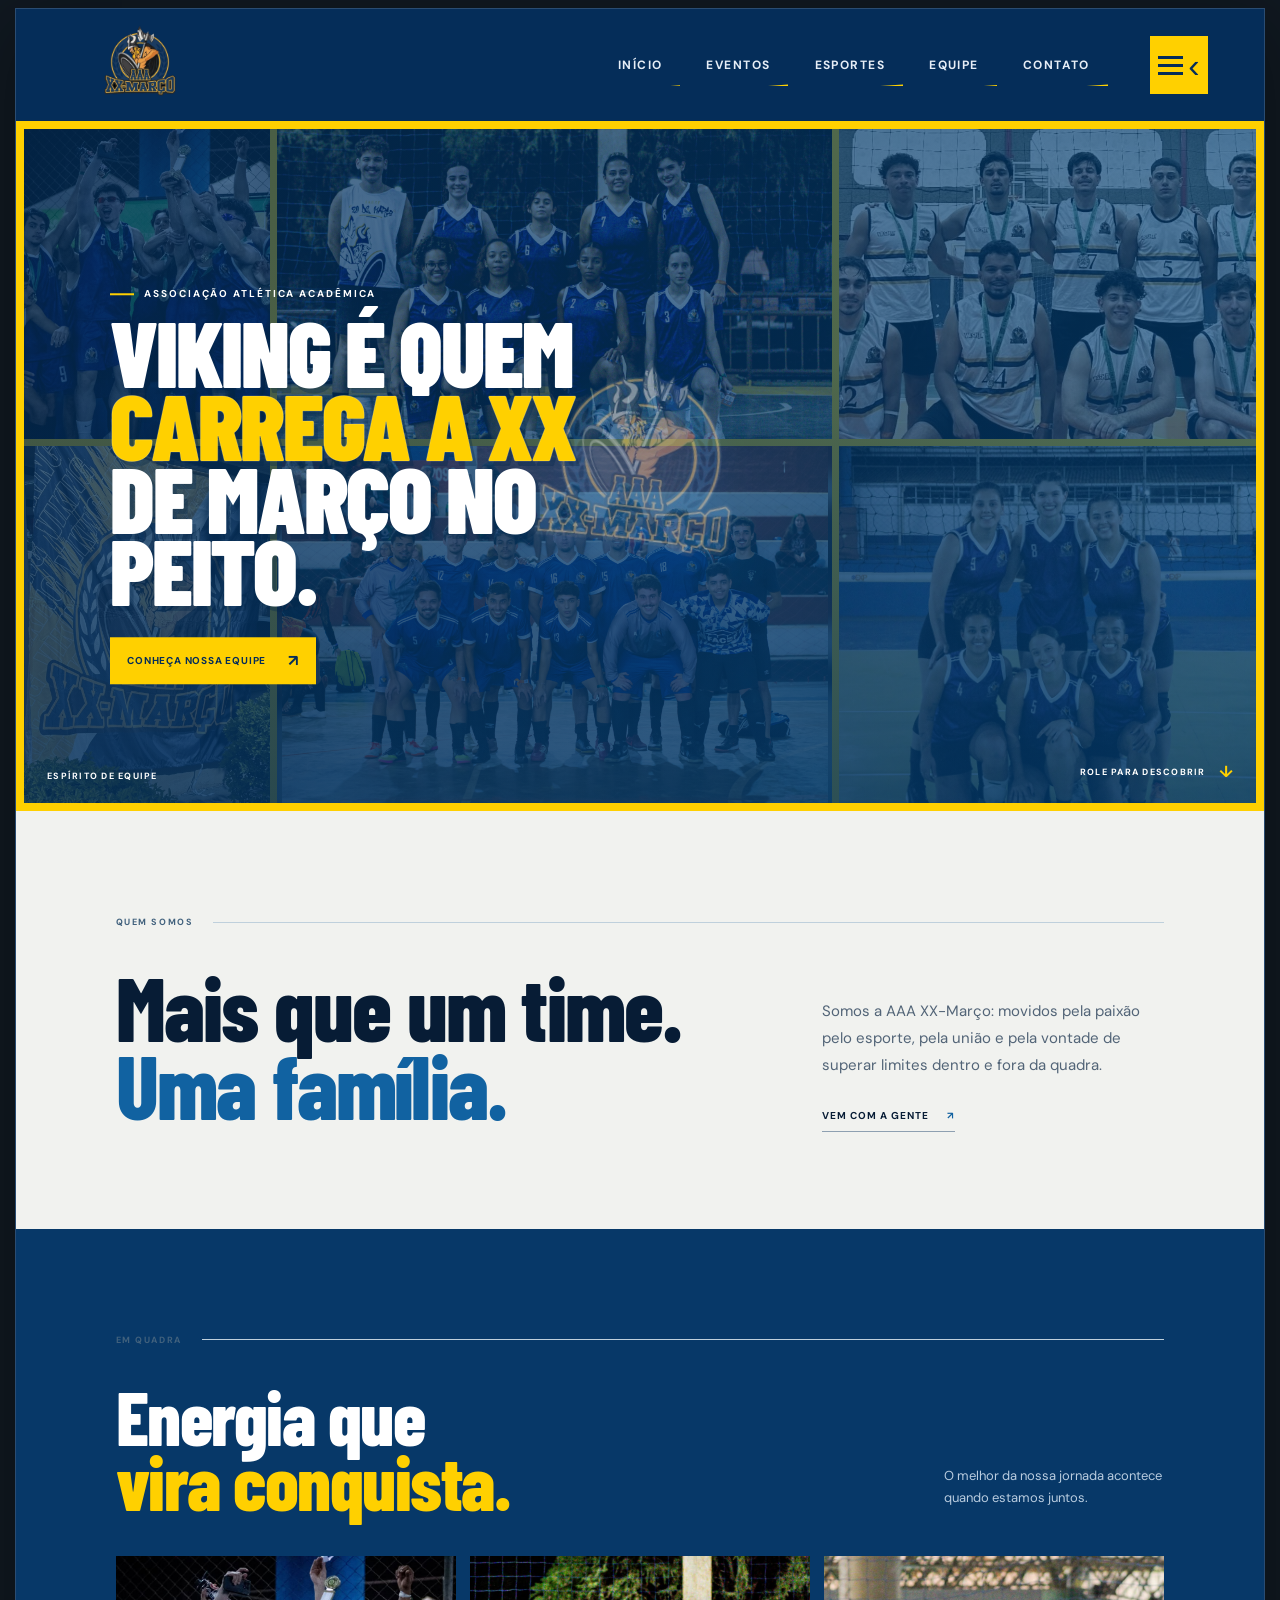
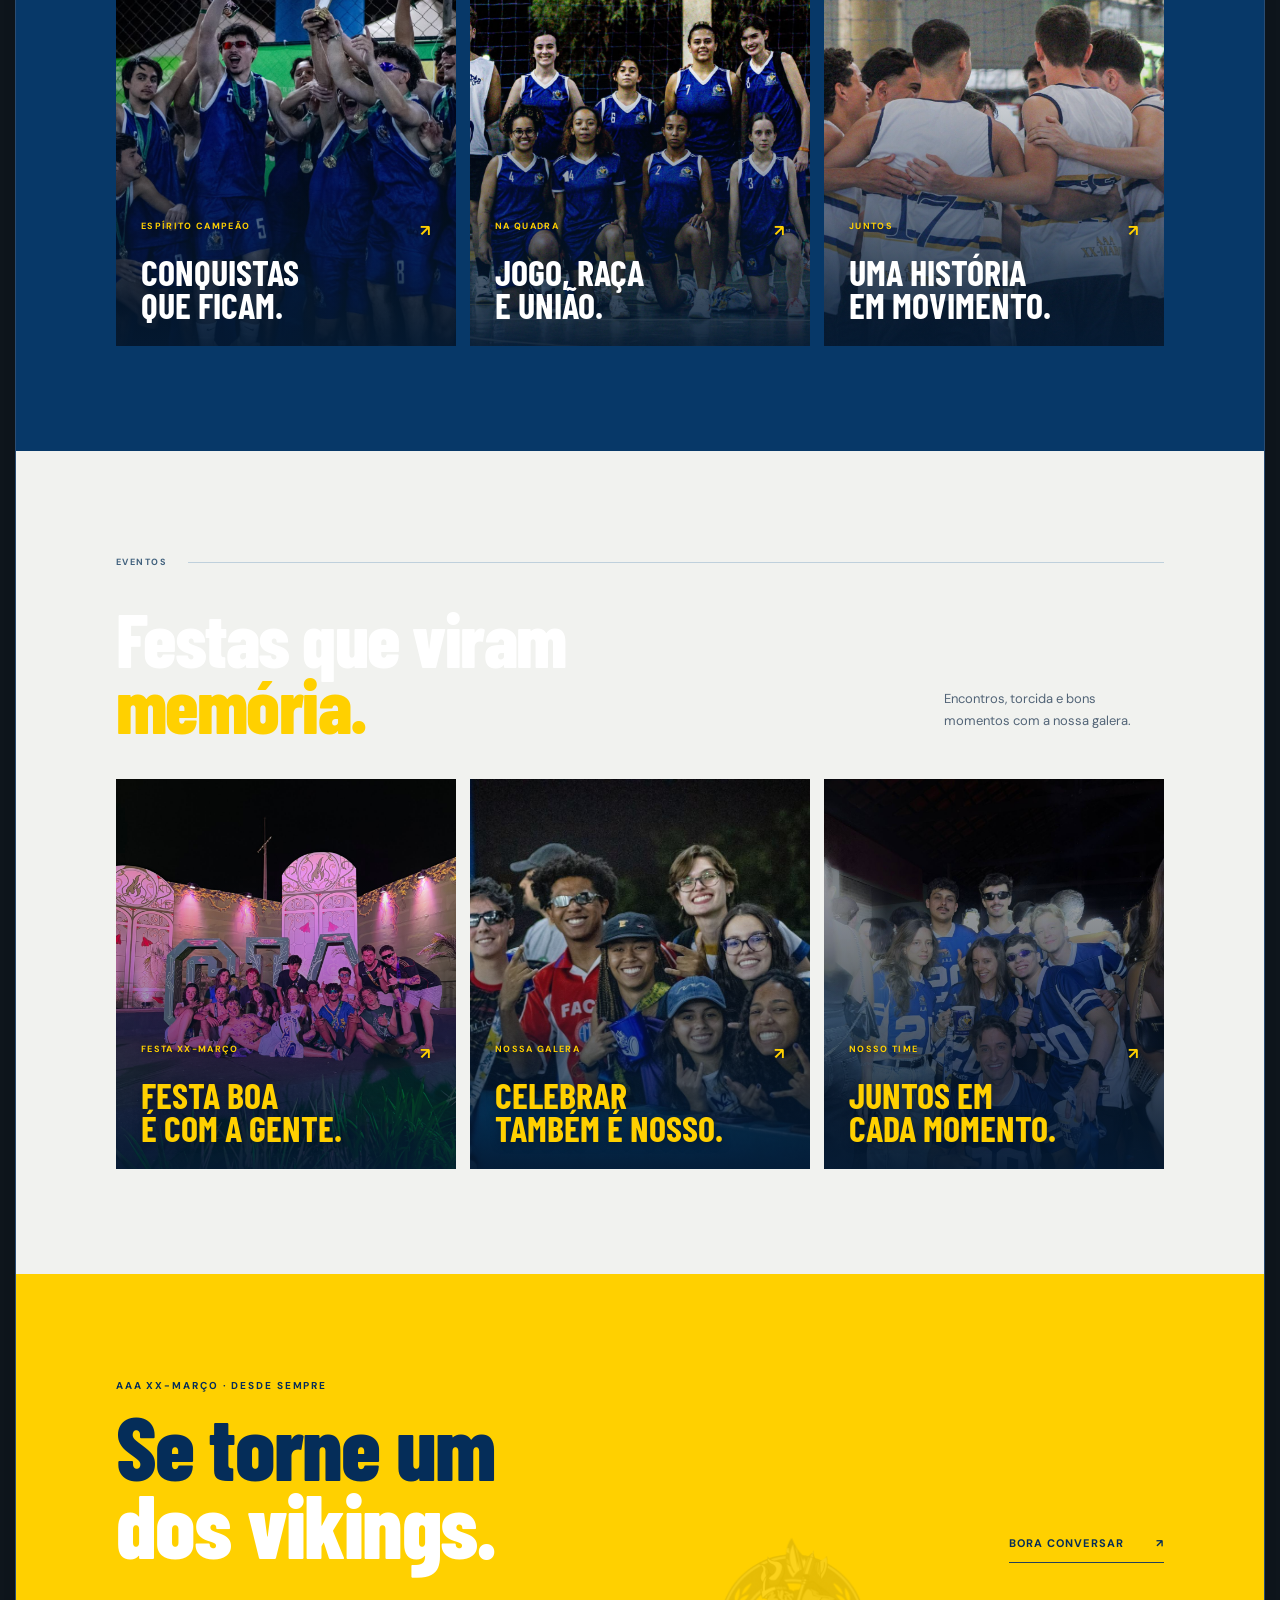
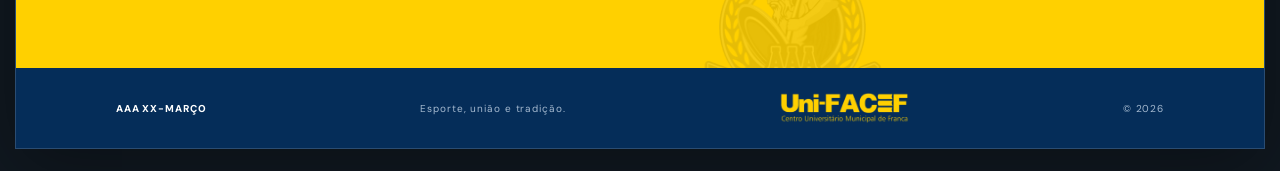
==== index.html @ 3a4e4ba8 "Organize" ====
<!doctype html>
<html lang="pt-BR">

<head>
  <meta charset="utf-8">
  <meta name="viewport" content="width=device-width, initial-scale=1">
  <meta name="theme-color" content="#06366b">
  <meta name="description" content="Associação Atlética Acadêmica XX-Março — esporte, união e conquistas." />
  <title>AAA XX-Março | Esporte e tradição</title>
  <link rel="preconnect" href="https://fonts.googleapis.com">
  <link rel="preconnect" href="https://fonts.gstatic.com" crossorigin>
  <link
    href="https://fonts.googleapis.com/css2?family=Barlow+Condensed:wght@500;600;700;800;900&family=DM+Sans:wght@400;500;600;700&display=swap"
    rel="stylesheet">
  <link rel="stylesheet" href="styles.css">
</head>

<body>
  <div class="site-shell">
    <header class="site-header" id="inicio">
      <a class="brand" href="#inicio" aria-label="AAA XX-Março — início"><img src="assets/escudo.png"
          alt="Escudo da AAA XX-Março"></a>
      <nav class="main-nav" aria-label="Navegação principal">
        <a class="nav-link active" href="#inicio">Início</a>
        <a class="nav-link" href="#eventos">Eventos</a>
        <a class="nav-link" href="#em-quadra">Esportes</a>
        <a class="nav-link" href="#equipe">Equipe</a>
        <a class="nav-link" href="#contato">Contato</a>
      </nav>
      <button class="menu-toggle" type="button" aria-label="Abrir menu da conta" aria-expanded="false"
        aria-controls="account-menu">
        <span class="menu-lines"><i></i><i></i><i></i></span><span class="menu-arrow">‹</span>
      </button>
    </header>

    <main>
      <section class="hero" aria-label="Destaques da AAA XX-Março">
        <div class="photo-grid">
          <figure class="photo photo-one"><img src="assets/conquista.jpeg" alt="Atletas comemorando uma conquista">
          </figure>
          <figure class="photo photo-two"><img src="assets/bandeira.jpeg" alt="Bandeira da AAA XX-Março"></figure>
          <figure class="photo photo-three"><img src="assets/time-feminino.jpeg"
              alt="Equipe feminina reunida na quadra"></figure>
          <figure class="photo photo-four"><img src="assets/time-basquete.jpeg" alt="Equipe de basquete com medalhas">
          </figure>
          <figure class="photo photo-five"><img src="assets/equipe-quadra-completa.jpeg"
              alt="Equipe masculina reunida na quadra"></figure>
          <figure class="photo photo-six"><img src="assets/equipe-feminina-volei.jpeg"
              alt="Equipe feminina de vôlei reunida na quadra"></figure>
        </div>
        <div class="hero-shade"></div>
        <div class="hero-copy">
          <p class="eyebrow"><span></span> ASSOCIAÇÃO ATLÉTICA ACADÊMICA</p>
          <h1>VIKING É QUEM<br><em>CARREGA A XX</em><br>DE MARÇO NO<br>PEITO.</h1><a class="hero-cta"
            href="#equipe">Conheça nossa equipe <b>↗</b></a>
        </div>
        <img class="hero-crest" src="assets/escudo.png" alt="AAA XX-Março">
        <div class="hero-index">ESPÍRITO DE EQUIPE</div>
        <div class="hero-scroll">ROLE PARA DESCOBRIR <span>↓</span></div>
      </section>

      <section class="intro section-wrap" id="equipe">
        <div class="section-label"><span>QUEM SOMOS</span><i></i></div>
        <div class="intro-content">
          <h2>Mais que um time.<br><em>Uma família.</em></h2>
          <div>
            <p>Somos a AAA XX-Março: movidos pela paixão pelo esporte, pela união e pela vontade de superar limites
              dentro e fora da quadra.</p><a class="text-link" href="#contato">Vem com a gente <span>↗</span></a>
          </div>
        </div>
      </section>

      <section class="events section-wrap" id="em-quadra">
        <div class="section-label"><span>EM QUADRA</span><i></i></div>
        <div class="section-heading">
          <h2>Energia que<br><em>vira conquista.</em></h2>
          <p>O melhor da nossa jornada acontece quando estamos juntos.</p>
        </div>
        <div class="event-cards">
          <article class="event-card"><img src="assets/conquista.jpeg" alt="Comemoração de vitória da equipe">
            <div class="card-meta"><span>ESPÍRITO CAMPEÃO</span><b>↗</b></div>
            <h3>Conquistas<br>que ficam.</h3>
          </article>
          <article class="event-card"><img src="assets/time-feminino.jpeg" alt="Equipe feminina em jogo">
            <div class="card-meta"><span>NA QUADRA</span><b>↗</b></div>
            <h3>Jogo, raça<br>e união.</h3>
          </article>
          <article class="event-card"><img src="assets/equipe-em-uniao.jpeg"
              alt="Equipe reunida em um abraço antes do jogo">
            <div class="card-meta"><span>JUNTOS</span><b>↗</b></div>
            <h3>Uma história<br>em movimento.</h3>
          </article>
        </div>
      </section>

      <section class="events section-wrap event-gatherings" id="eventos">
        <div class="section-label"><span>EVENTOS</span><i></i></div>
        <div class="section-heading">
          <h2>Festas que viram<br><em>memória.</em></h2>
          <p>Encontros, torcida e bons momentos com a nossa galera.</p>
        </div>
        <div class="event-cards">
          <article class="event-card party-card"><img src="assets/festa-xx-marco.jpeg"
              alt="Integrantes da XX-Março em uma festa">
            <div class="card-meta"><span>FESTA XX-MARÇO</span><b>↗</b></div>
            <h3>Festa boa<br>é com a gente.</h3>
          </article>
          <article class="event-card party-card"><img src="assets/festa-torcida.jpeg"
              alt="Torcida reunida em uma festa">
            <div class="card-meta"><span>NOSSA GALERA</span><b>↗</b></div>
            <h3>Celebrar<br>também é nosso.</h3>
          </article>
          <article class="event-card party-card"><img src="assets/evento-galera.jpeg"
              alt="Integrantes da equipe reunidos em um evento">
            <div class="card-meta"><span>NOSSO TIME</span><b>↗</b></div>
            <h3>Juntos em<br>cada momento.</h3>
          </article>
        </div>
      </section>

      <section class="contact section-wrap" id="contato">
        <div>
          <p class="eyebrow">AAA XX-MARÇO · DESDE SEMPRE</p>
          <h2>Se torne um<br><em>dos vikings.</em></h2>
        </div><a href="mailto:contato@xxmarco.com.br" class="contact-link">Bora conversar <span>↗</span></a><img
          src="assets/escudo.png" alt="" aria-hidden="true">
      </section>
    </main>
    <footer><a href="#inicio">AAA XX-MARÇO</a><span>Esporte, união e tradição.</span><img class="partner-logo"
        src="assets/uni-facef.png" alt="Uni-FACEF — Centro Universitário Municipal de Franca"><span>© 2026</span>
    </footer>
  </div>

  <div class="menu-backdrop" hidden></div>
  <aside class="account-menu" id="account-menu" aria-hidden="true" aria-label="Menu da conta">
    <div class="drawer-top"><span>ÁREA DO ATLETA</span><button class="menu-close" type="button"
        aria-label="Fechar menu">×</button></div>
    <p class="drawer-title">Tudo em<br><em>um só lugar.</em></p>
    <nav aria-label="Menu da conta"><a href="#perfil">Perfil<i>↗</i></a><a href="#carrinho">Carrinho<i>↗</i></a><a
        href="#historico">Histórico<i>↗</i></a></nav>
    <div class="drawer-foot"><span>AAA XX-MARÇO</span><span>JUNTOS SOMOS MAIS.</span></div>
  </aside>
  <script src="script.js"></script>
</body>

</html>
---- styles.css ----
:root {
    --navy: #052d59;
    --blue: #06417a;
    --blue2: #0a5797;
    --yellow: #ffd000;
    --ink: #071c35;
    --paper: #f1f2ef;
    --white: #fff;
    --font-display: "Barlow Condensed", Impact, sans-serif;
    --font-body: "DM Sans", Arial, sans-serif
}

* {
    box-sizing: border-box
}

html {
    scroll-behavior: smooth;
    scroll-padding-top: 86px
}

body {
    margin: 0;
    background: #101820;
    color: var(--white);
    font-family: var(--font-body)
}

body.menu-open {
    overflow: hidden
}

.site-shell {
    width: min(100% - 30px, 1460px);
    margin: 8px auto 22px;
    background: var(--navy);
    border: 1px solid rgba(255, 255, 255, .15);
    box-shadow: 0 18px 70px #0005
}

.browser-strip {
    height: 22px;
    background: #eff0ef;
    border: 2px solid #9438ec;
    display: flex;
    justify-content: space-between;
    align-items: center;
    padding: 0 9px;
    color: #160e28;
    font-size: 10px
}

.browser-strip i {
    width: 9px;
    height: 9px;
    background: #171321;
    border-radius: 50%
}

.site-header {
    height: 112px;
    padding: 12px 4.5%;
    display: flex;
    align-items: center;
    justify-content: space-between;
    background: var(--navy);
    position: relative;
    z-index: 3
}

.brand {
    height: 92px;
    width: 120px;
    display: flex;
    align-items: center
}

.brand img {
    width: 100%;
    height: 100%;
    object-fit: contain
}

.main-nav {
    display: flex;
    align-items: center;
    gap: 8px;
    margin-left: auto;
    margin-right: 42px
}

.nav-link {
    position: relative;
    display: flex;
    align-items: center;
    gap: 10px;
    padding: 13px 18px;
    color: #e6edf6;
    text-decoration: none;
    text-transform: uppercase;
    font-size: 12px;
    font-weight: 700;
    letter-spacing: .12em;
    overflow: hidden;
    transition: color .25s, transform .25s
}

.nav-link::before {
    content: "";
    position: absolute;
    inset: auto 0 0;
    height: 3px;
    background: var(--yellow);
    transform: scaleX(0);
    transform-origin: left;
    transition: transform .3s cubic-bezier(.2, .8, .2, 1)
}

.nav-link::after {
    content: "";
    position: absolute;
    inset: 0;
    background: var(--yellow);
    z-index: -1;
    transform: translateY(105%) skewY(-4deg);
    transition: transform .32s cubic-bezier(.2, .8, .2, 1)
}

.nav-link span {
    color: var(--yellow);
    font-size: 9px;
    transition: color .25s
}

.nav-link:hover,
.nav-link:focus-visible {
    color: var(--navy);
    transform: translateY(-3px)
}

.nav-link:hover::after,
.nav-link:focus-visible::after {
    transform: translateY(0) skewY(0)
}

.nav-link:hover span,
.nav-link:focus-visible span {
    color: var(--navy)
}

.nav-link:hover::before,
.nav-link:focus-visible::before {
    transform: scaleX(1)
}

.menu-toggle {
    width: 58px;
    height: 58px;
    border: 0;
    background: var(--yellow);
    color: var(--navy);
    display: flex;
    align-items: center;
    justify-content: center;
    gap: 5px;
    cursor: pointer;
    transition: transform .25s, box-shadow .25s;
    flex: none
}

.menu-toggle:hover {
    transform: rotate(-4deg) scale(1.06);
    box-shadow: 5px 5px 0 #fff
}

.menu-lines {
    display: grid;
    gap: 5px
}

.menu-lines i {
    display: block;
    width: 25px;
    height: 3px;
    background: currentColor
}

.menu-arrow {
    font-size: 34px;
    line-height: 20px;
    font-family: Arial
}

.hero {
    min-height: min(690px, calc(100vh - 142px));
    position: relative;
    overflow: hidden;
    border: 8px solid var(--yellow);
    isolation: isolate
}

.photo-grid {
    position: absolute;
    inset: 0;
    display: grid;
    grid-template-columns: 20% 38% 42%;
    grid-template-rows: 46% 54%;
    gap: 7px;
    background: var(--yellow);
    z-index: -2
}

.photo {
    margin: 0;
    overflow: hidden;
    position: relative
}

.photo img {
    width: 100%;
    height: 100%;
    object-fit: cover;
    display: block;
    filter: saturate(.83);
    transition: transform .7s cubic-bezier(.2, .7, .2, 1)
}

.photo:hover img {
    transform: scale(1.04)
}

.photo-one {
    grid-area: 1/1/2/2
}

.photo-two {
    grid-area: 2/1/3/2
}

.photo-three {
    grid-area: 1/2/2/3
}

.photo-four {
    grid-area: 1/3/2/4
}

.photo-five {
    grid-area: 2/2/3/4
}

.hero-shade {
    position: absolute;
    inset: 0;
    background: linear-gradient(90deg, rgba(3, 47, 91, .73), rgba(3, 64, 117, .68)), linear-gradient(0deg, rgba(3, 37, 73, .46), transparent 65%);
    z-index: -1
}

.hero-copy {
    position: absolute;
    left: 7%;
    top: 50%;
    transform: translateY(-45%);
    max-width: 520px
}

.eyebrow {
    display: flex;
    align-items: center;
    gap: 10px;
    font-size: 10px;
    font-weight: 700;
    letter-spacing: .19em;
    color: #fff;
    margin: 0 0 15px
}

.eyebrow span {
    display: inline-block;
    width: 24px;
    height: 2px;
    background: var(--yellow)
}

h1,
h2,
h3,
p {
    margin-top: 0
}

.hero h1 {
    font: 900 clamp(62px, 9vw, 130px)/.79 var(--font-display);
    letter-spacing: -.025em;
    margin: 0;
    text-shadow: 4px 5px 0 #04264c55
}

.hero h1 em,
.intro h2 em,
.section-heading h2 em,
.contact h2 em,
.drawer-title em {
    font-style: normal;
    color: var(--yellow)
}

.hero h1 em {
    color: var(--yellow);
    -webkit-text-stroke: 1px #fff3
}

.hero-cta {
    margin-top: 31px;
    padding: 13px 17px;
    background: var(--yellow);
    color: var(--navy);
    display: inline-flex;
    gap: 22px;
    align-items: center;
    text-decoration: none;
    text-transform: uppercase;
    letter-spacing: .08em;
    font-size: 10px;
    font-weight: 700;
    transition: gap .2s, background .2s
}

.hero-cta:hover {
    gap: 34px;
    background: #fff
}

.hero-cta b {
    font-size: 16px
}

.hero-crest {
    position: absolute;
    width: clamp(150px, 21vw, 280px);
    right: 10%;
    top: 50%;
    transform: translateY(-50%) rotate(7deg);
    opacity: .76;
    filter: drop-shadow(0 12px 16px #001e45aa);
    mix-blend-mode: screen
}

.hero-index,
.hero-scroll {
    position: absolute;
    bottom: 21px;
    font-size: 9px;
    font-weight: 700;
    letter-spacing: .14em
}

.hero-index {
    left: 23px;
    display: flex;
    gap: 10px;
    align-items: center
}

.hero-index b {
    color: var(--yellow);
    font: 700 20px var(--font-display)
}

.hero-index span {
    opacity: .5
}

.hero-scroll {
    right: 22px;
    display: flex;
    gap: 13px;
    align-items: center
}

.hero-scroll span {
    font-size: 16px;
    color: var(--yellow)
}

.section-wrap {
    padding: 105px 8%
}

.intro {
    background: var(--paper);
    color: var(--ink)
}

.section-label {
    display: flex;
    align-items: center;
    gap: 20px;
    color: #41617d;
    font-size: 9px;
    font-weight: 700;
    letter-spacing: .17em
}

.section-label i {
    height: 1px;
    background: #bfd0dc;
    flex: 1
}

.intro-content {
    display: grid;
    grid-template-columns: 1fr .55fr;
    gap: 8%;
    align-items: end;
    padding-top: 40px
}

.intro h2,
.section-heading h2,
.contact h2,
.drawer-title {
    font: 800 clamp(52px, 7vw, 92px)/.87 var(--font-display);
    letter-spacing: -.02em;
    margin: 0
}

.intro h2 em {
    color: #1162a1
}

.intro-content p {
    color: #526477;
    font-size: 15px;
    line-height: 1.8;
    margin: 0 0 24px
}

.text-link {
    color: var(--ink);
    text-decoration: none;
    text-transform: uppercase;
    letter-spacing: .1em;
    font-size: 10px;
    font-weight: 700;
    border-bottom: 1px solid #8ea0b1;
    padding-bottom: 9px
}

.text-link span {
    color: #1262a0;
    margin-left: 15px
}

.events {
    background: #073868
}

.section-heading {
    display: flex;
    align-items: end;
    justify-content: space-between;
    padding: 38px 0 42px
}

.section-heading h2 {
    font-size: clamp(48px, 6vw, 75px)
}

.section-heading p {
    color: #b9ccdf;
    font-size: 13px;
    max-width: 220px;
    line-height: 1.7;
    margin: 0 0 5px
}

.event-cards {
    display: grid;
    grid-template-columns: 1.2fr 1fr 1fr;
    gap: 14px
}

.event-card {
    height: 390px;
    position: relative;
    overflow: hidden;
    background: #071f3a;
    padding: 25px;
    display: flex;
    flex-direction: column;
    justify-content: end
}

.event-card::after {
    content: "";
    position: absolute;
    inset: 0;
    background: linear-gradient(0deg, #041a33ed, transparent 75%)
}

.event-card img {
    position: absolute;
    inset: 0;
    width: 100%;
    height: 100%;
    object-fit: cover;
    transition: transform .6s
}

.event-card:hover img {
    transform: scale(1.06)
}

.card-meta,
.event-card h3 {
    position: relative;
    z-index: 1
}

.card-meta {
    display: flex;
    justify-content: space-between;
    color: var(--yellow);
    font-size: 9px;
    font-weight: 700;
    letter-spacing: .15em;
    margin-bottom: 14px
}

.card-meta b {
    font-size: 16px
}

.event-card h3 {
    font: 700 36px/.92 var(--font-display);
    text-transform: uppercase;
    margin: 0
}

.contact {
    position: relative;
    display: flex;
    align-items: end;
    justify-content: space-between;
    overflow: hidden;
    background: var(--yellow);
    color: var(--navy);
    min-height: 330px
}

.contact .eyebrow {
    color: var(--navy)
}

.contact h2 em {
    color: #fff
}

.contact-link {
    z-index: 1;
    color: var(--navy);
    text-decoration: none;
    text-transform: uppercase;
    font-weight: 700;
    font-size: 11px;
    letter-spacing: .1em;
    border-bottom: 1px solid #23415b;
    padding: 12px 0
}

.contact-link span {
    margin-left: 28px
}

.contact>img {
    position: absolute;
    width: 245px;
    right: 28%;
    bottom: -90px;
    opacity: .12;
    filter: grayscale(1)
}

footer {
    padding: 24px 8%;
    display: flex;
    justify-content: space-between;
    align-items: center;
    color: #a6bad0;
    font-size: 10px;
    letter-spacing: .09em
}

footer a {
    color: white;
    font-weight: 800;
    text-decoration: none
}

.account-menu {
    position: fixed;
    z-index: 8;
    right: 0;
    top: 0;
    height: 100dvh;
    width: min(430px, 90vw);
    padding: 35px 38px;
    background: var(--yellow);
    color: var(--navy);
    transform: translateX(105%);
    transition: transform .45s cubic-bezier(.77, 0, .18, 1);
    display: flex;
    flex-direction: column
}

.account-menu.open {
    transform: translateX(0)
}

.drawer-top {
    display: flex;
    justify-content: space-between;
    align-items: center;
    font-size: 9px;
    font-weight: 700;
    letter-spacing: .18em
}

.menu-close {
    border: 0;
    background: transparent;
    color: var(--navy);
    font-size: 34px;
    line-height: 1;
    cursor: pointer
}

.drawer-title {
    margin: 85px 0 48px;
    font-size: 60px
}

.drawer-title em {
    color: #fff
}

.account-menu nav {
    display: grid
}

.account-menu nav a {
    display: flex;
    align-items: center;
    gap: 20px;
    padding: 18px 0;
    border-top: 1px solid #0a315a40;
    color: var(--navy);
    text-decoration: none;
    font: 700 29px var(--font-display);
    text-transform: uppercase;
    transition: padding .2s
}

.account-menu nav a:hover {
    padding-left: 10px
}

.account-menu nav a span {
    font: 700 9px var(--font-body);
    color: #506780
}

.account-menu nav a i {
    font: normal 18px var(--font-body);
    margin-left: auto
}

.drawer-foot {
    margin-top: auto;
    display: flex;
    justify-content: space-between;
    font-size: 8px;
    font-weight: 700;
    letter-spacing: .13em
}

.menu-backdrop {
    position: fixed;
    inset: 0;
    background: #00152ccc;
    z-index: 7;
    opacity: 0;
    transition: opacity .3s
}

.menu-backdrop.visible {
    opacity: 1
}

[hidden] {
    display: none !important
}

:focus-visible {
    outline: 3px solid #b12cff;
    outline-offset: 4px
}

@media(max-width:760px) {
    .site-shell {
        width: 100%;
        margin: 0;
        border: 0
    }

    .browser-strip {
        height: 17px
    }

    .site-header {
        height: 85px;
        padding: 8px 5%
    }

    .brand {
        height: 70px;
        width: 92px
    }

    .main-nav {
        gap: 0;
        margin-right: 16px
    }

    .nav-link {
        padding: 10px 7px;
        font-size: 9px;
        letter-spacing: .05em;
        gap: 4px
    }

    .nav-link span {
        font-size: 7px
    }

    .menu-toggle {
        width: 47px;
        height: 47px
    }

    .menu-lines i {
        width: 21px
    }

    .hero {
        min-height: 620px;
        border-width: 6px
    }

    .photo-grid {
        grid-template-columns: 35% 65%;
        grid-template-rows: 37% 33% 30%
    }

    .photo-one {
        grid-area: 1/1/2/2
    }

    .photo-two {
        grid-area: 2/1/4/2
    }

    .photo-three {
        grid-area: 1/2/2/3
    }

    .photo-four {
        grid-area: 2/2/3/3
    }

    .photo-five {
        grid-area: 3/2/4/3
    }

    .hero-copy {
        left: 7%;
        top: 43%;
        max-width: 90%
    }

    .hero h1 {
        font-size: clamp(65px, 16vw, 110px)
    }

    .hero-crest {
        width: 145px;
        right: 8%;
        top: auto;
        bottom: 14%;
        opacity: .5
    }

    .hero-index {
        bottom: 18px;
        left: 14px
    }

    .hero-scroll {
        bottom: 18px;
        right: 13px;
        font-size: 7px
    }

    .section-wrap {
        padding: 70px 7%
    }

    .intro-content {
        grid-template-columns: 1fr;
        gap: 28px;
        padding-top: 30px
    }

    .intro h2 {
        font-size: 67px
    }

    .section-heading {
        align-items: start;
        flex-direction: column;
        gap: 20px
    }

    .event-cards {
        grid-template-columns: 1fr 1fr
    }

    .event-card {
        height: 310px;
        padding: 17px
    }

    .event-card-large {
        grid-column: span 2;
        height: 340px
    }

    .event-card h3 {
        font-size: 29px
    }

    .contact {
        min-height: 300px;
        align-items: start;
        flex-direction: column;
        gap: 30px
    }

    .contact>img {
        right: -40px;
        bottom: -100px
    }

    .contact h2 {
        font-size: 68px
    }

    footer {
        padding: 20px 7%;
        gap: 12px;
        font-size: 8px
    }

    footer span:nth-child(2) {
        display: none
    }
}

@media(max-width:420px) {
    .main-nav {
        margin-right: 9px
    }

    .nav-link {
        padding: 9px 5px;
        font-size: 8px
    }

    .nav-link span {
        display: none
    }

    .menu-toggle {
        width: 42px;
        height: 42px
    }

    .hero h1 {
        font-size: 62px
    }

    .event-cards {
        grid-template-columns: 1fr
    }

    .event-card-large {
        grid-column: auto
    }

    .event-card {
        height: 320px
    }
}

@media(prefers-reduced-motion:reduce) {

    *,
    *::before,
    *::after {
        scroll-behavior: auto !important;
        transition-duration: .01ms !important;
        animation-duration: .01ms !important
    }
}

/* Ajustes solicitados */
.hero-copy {
    z-index: 1
}

.hero h1 {
    font-size: clamp(54px, 7.2vw, 104px)
}

.hero-crest {
    left: 50%;
    right: auto;
    top: 50%;
    z-index: 0;
    transform: translate(-50%, -50%) rotate(7deg);
    opacity: .52
}

.photo-five img {
    object-position: center 38%
}

.party-card img {
    object-position: center 62%
}

@media(max-width:760px) {
    .hero h1 {
        font-size: clamp(42px, 10vw, 76px)
    }

    .hero-crest {
        left: 50%;
        right: auto;
        top: 57%;
        bottom: auto;
        width: 145px
    }
}

@media(max-width:420px) {
    .hero h1 {
        font-size: clamp(35px, 9.5vw, 40px)
    }
}

/* A foto do mosaico fica inteira, com preenchimento suave nas laterais. */
.photo-five {
    isolation: isolate;
    background: #073868
}

.photo-five::before {
    content: "";
    position: absolute;
    inset: -14px;
    background: url("assets/time-azul.jpeg") center 42%/cover no-repeat;
    filter: blur(12px) brightness(.48);
    transform: scale(1.04);
    z-index: -1
}

.photo-five img {
    position: relative;
    z-index: 1;
    object-fit: contain;
    object-position: center;
    width: 100%;
    height: 100%
}

.event-gatherings {
    background: var(--paper);
    color: var(--ink)F
}

.event-gatherings .section-label {
    color: #41617d
}

.event-gatherings .section-label i {
    background: #bfd0dc
}

.event-gatherings .section-heading p {
    color: #526477
}

@media(max-width:420px) {
    .site-header {
        padding-left: 3%;
        padding-right: 3%
    }

    .brand {
        width: 52px
    }

    .main-nav {
        margin-right: 5px
    }

    .nav-link {
        padding: 8px 3px;
        font-size: 7px;
        letter-spacing: .02em
    }

    .menu-toggle {
        width: 36px;
        height: 36px
    }

    .menu-lines i {
        width: 18px
    }
}

.photo-five::before {
    background-image: url("assets/equipe-quadra-completa.jpeg")
}

.event-gatherings .event-card h3 {
    color: var(--yellow);
    text-shadow: 0 2px 8px #00152ccc
}

.event-gatherings .event-card .card-meta {
    color: var(--yellow);
    text-shadow: 0 1px 5px #00152ccc
}

footer .partner-logo {
    display: block;
    width: 130px;
    height: auto
}

@media(max-width:760px) {
    footer .partner-logo {
        width: 105px
    }
}

.photo-five::before {
    z-index: 0;
    filter: blur(8px) brightness(.62)
}

.photo-five img {
    z-index: 1
}

/* Ajustes finais de composição */
.photo-five {
    background-image: url("assets/equipe-quadra-completa.jpeg");
    background-position: center 48%;
    background-size: cover;
    background-repeat: no-repeat
}

.event-cards {
    grid-template-columns: repeat(3, minmax(0, 1fr))
}

.partner-mark {
    display: block;
    width: 46px;
    height: 58px;
    object-fit: contain;
    flex: none
}

@media(max-width:760px) {
    .event-cards {
        grid-template-columns: repeat(2, minmax(0, 1fr))
    }

    .partner-mark {
        width: 38px;
        height: 46px
    }
}

@media(max-width:420px) {
    .event-cards {
        grid-template-columns: 1fr
    }

    .partner-mark {
        width: 27px;
        height: 34px;
        margin-left: -3px
    }
}

.header-flames {
    position: absolute;
    left: calc(4.5% + 120px);
    top: 50%;
    width: 54px;
    height: 58px;
    transform: translateY(-50%);
    opacity: .82;
    pointer-events: none
}

.header-flames svg {
    display: block;
    width: 100%;
    height: 100%;
    filter: drop-shadow(0 0 7px #ffd00045)
}

.header-flames path:first-child {
    fill: var(--yellow)
}

.header-flames path:nth-child(2) {
    fill: var(--navy)
}

@media(max-width:760px) {
    .header-flames {
        left: calc(5% + 92px);
        width: 38px;
        height: 42px
    }
}

@media(max-width:420px) {
    .header-flames {
        left: calc(3% + 52px);
        width: 25px;
        height: 30px
    }
}

.header-flames {
    display: none !important
}

.header-details {
    position: absolute;
    left: 25%;
    top: 50%;
    width: 58px;
    height: 46px;
    transform: translateY(-50%);
    opacity: .75;
    pointer-events: none
}

.header-details svg {
    width: 100%;
    height: 100%;
    display: block
}

.header-details g {
    fill: none;
    stroke: var(--yellow);
    stroke-width: 2.5;
    stroke-linecap: round
}

.header-details circle {
    fill: var(--yellow);
    stroke: none
}

.site-header::after {
    content: "";
    position: absolute;
    left: 42%;
    top: 26px;
    width: 70px;
    height: 58px;
    opacity: .22;
    pointer-events: none;
    background: repeating-linear-gradient(135deg, transparent 0 10px, var(--yellow) 10px 12px, transparent 12px 19px);
    clip-path: polygon(0 10%, 100% 0, 78% 100%, 8% 78%)
}

@media(max-width:900px) {

    .header-details,
    .site-header::after {
        display: none
    }
}

/* Mosaico do início: fotos lado a lado com divisórias amarelas e sem cortar o grupo. */
.photo-five {
    grid-area: 2/2/3/3;
    background: url("assets/equipe-quadra-completa.jpeg") center/cover no-repeat
}

.photo-six {
    grid-area: 2/3/3/4;
    isolation: isolate;
    background: url("assets/equipe-feminina-volei.jpeg") center 45%/cover no-repeat
}

.photo-six::before {
    content: "";
    position: absolute;
    inset: -10px;
    z-index: 0;
    background: url("assets/equipe-feminina-volei.jpeg") center 45%/cover no-repeat;
    filter: blur(8px) brightness(.55);
    transform: scale(1.04)
}

.photo-five img,
.photo-six img {
    position: relative;
    z-index: 1;
    object-fit: contain;
    object-position: center;
    width: 100%;
    height: 100%
}

.event-cards {
    grid-template-columns: repeat(3, minmax(0, 1fr))
}

@media(max-width:760px) {
    .photo-grid {
        grid-template-rows: 37% 25% 19% 19%
    }

    .photo-two {
        grid-area: 2/1/5/2
    }

    .photo-four {
        grid-area: 2/2/3/3
    }

    .photo-five {
        grid-area: 3/2/4/3
    }

    .photo-six {
        grid-area: 4/2/5/3
    }

    .event-cards {
        grid-template-columns: repeat(2, minmax(0, 1fr))
    }
}

@media(max-width:420px) {
    .event-cards {
        grid-template-columns: 1fr
    }
}

.header-details,
.site-header::after {
    display: none !important
}

@media(min-width:761px) {
    .photo-grid {
        grid-template-columns: 20% 45% 35%
    }
}

.photo-six {
    background: none
}

.photo-six::before {
    display: none
}

.photo-six img {
    object-fit: cover;
    object-position: center 48%
}

.brand {
    width: 136px;
    height: 98px
}

@media(max-width:760px) {
    .brand {
        width: 100px;
        height: 76px
    }
}

@media(max-width:420px) {
    .brand {
        width: 56px;
        height: 60px
    }
}

.header-accents {
    display: flex;
    flex: 1 1 280px;
    min-width: 150px;
    max-width: 410px;
    height: 58px;
    margin: 0 18px 0 24px;
    align-items: center;
    justify-content: space-around;
    pointer-events: none
}

.header-accents .flame {
    display: block;
    width: 43px;
    height: 34px;
    fill: var(--yellow);
    opacity: .72;
    filter: drop-shadow(0 2px 5px #ffd00035)
}

.header-accents .flame-one {
    width: 48px;
    height: 38px;
    transform: rotate(-10deg)
}

.header-accents .flame-two {
    width: 33px;
    height: 28px;
    opacity: .48;
    transform: rotate(8deg)
}

.header-accents .flame-three {
    width: 42px;
    height: 32px;
    transform: rotate(-5deg)
}

@media(max-width:1000px) {
    .header-accents {
        display: none
    }
}

.header-corner {
    position: absolute;
    z-index: 0;
    width: 66px;
    height: 34px;
    pointer-events: none;
    opacity: .98
}

.header-corner svg {
    display: block;
    width: 100%;
    height: 100%;
    fill: var(--yellow);
    filter: drop-shadow(0 2px 5px #ffd00038)
}

.header-corner svg path:nth-child(2) {
    opacity: .82
}

.header-corner-left {
    left: 0;
    top: 0
}

.header-corner-right {
    right: 0;
    bottom: 0;
    transform: rotate(180deg)
}

@media(max-width:1000px) {
    .header-corner {
        display: none
    }
}
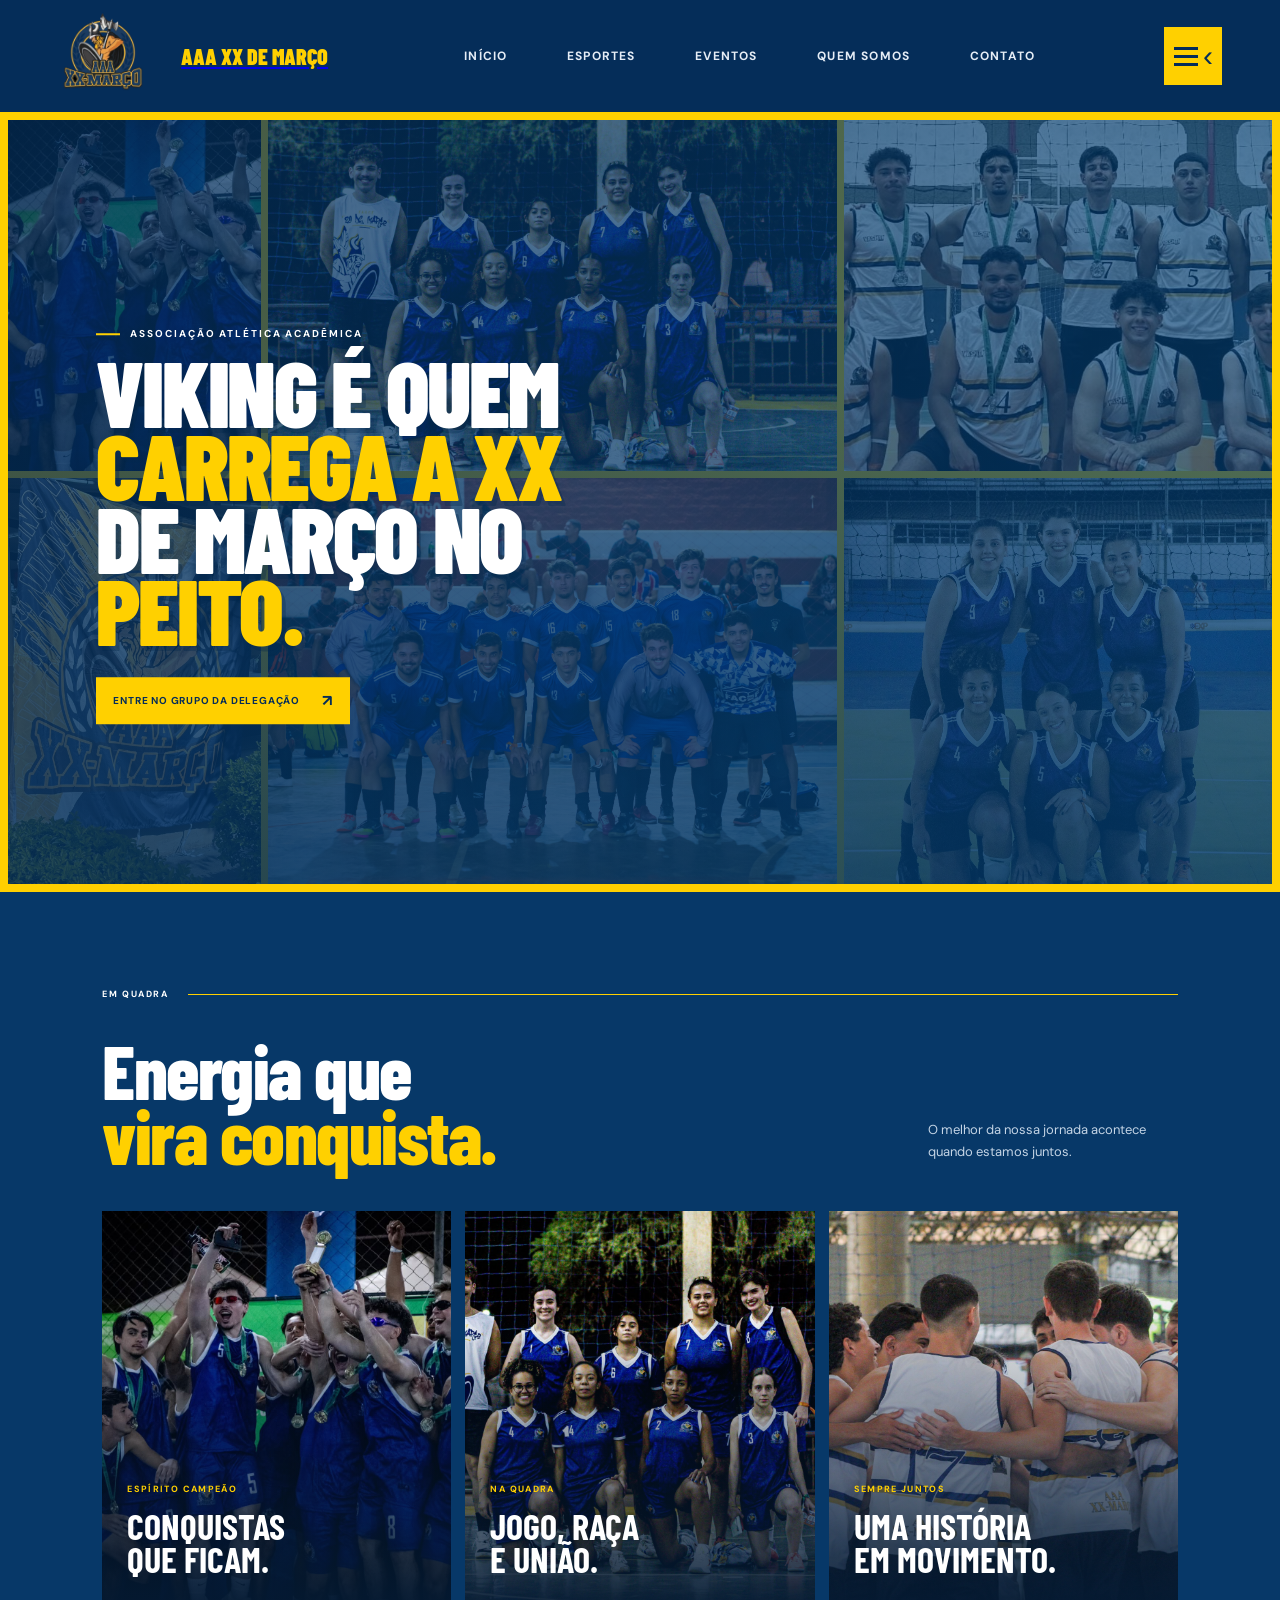
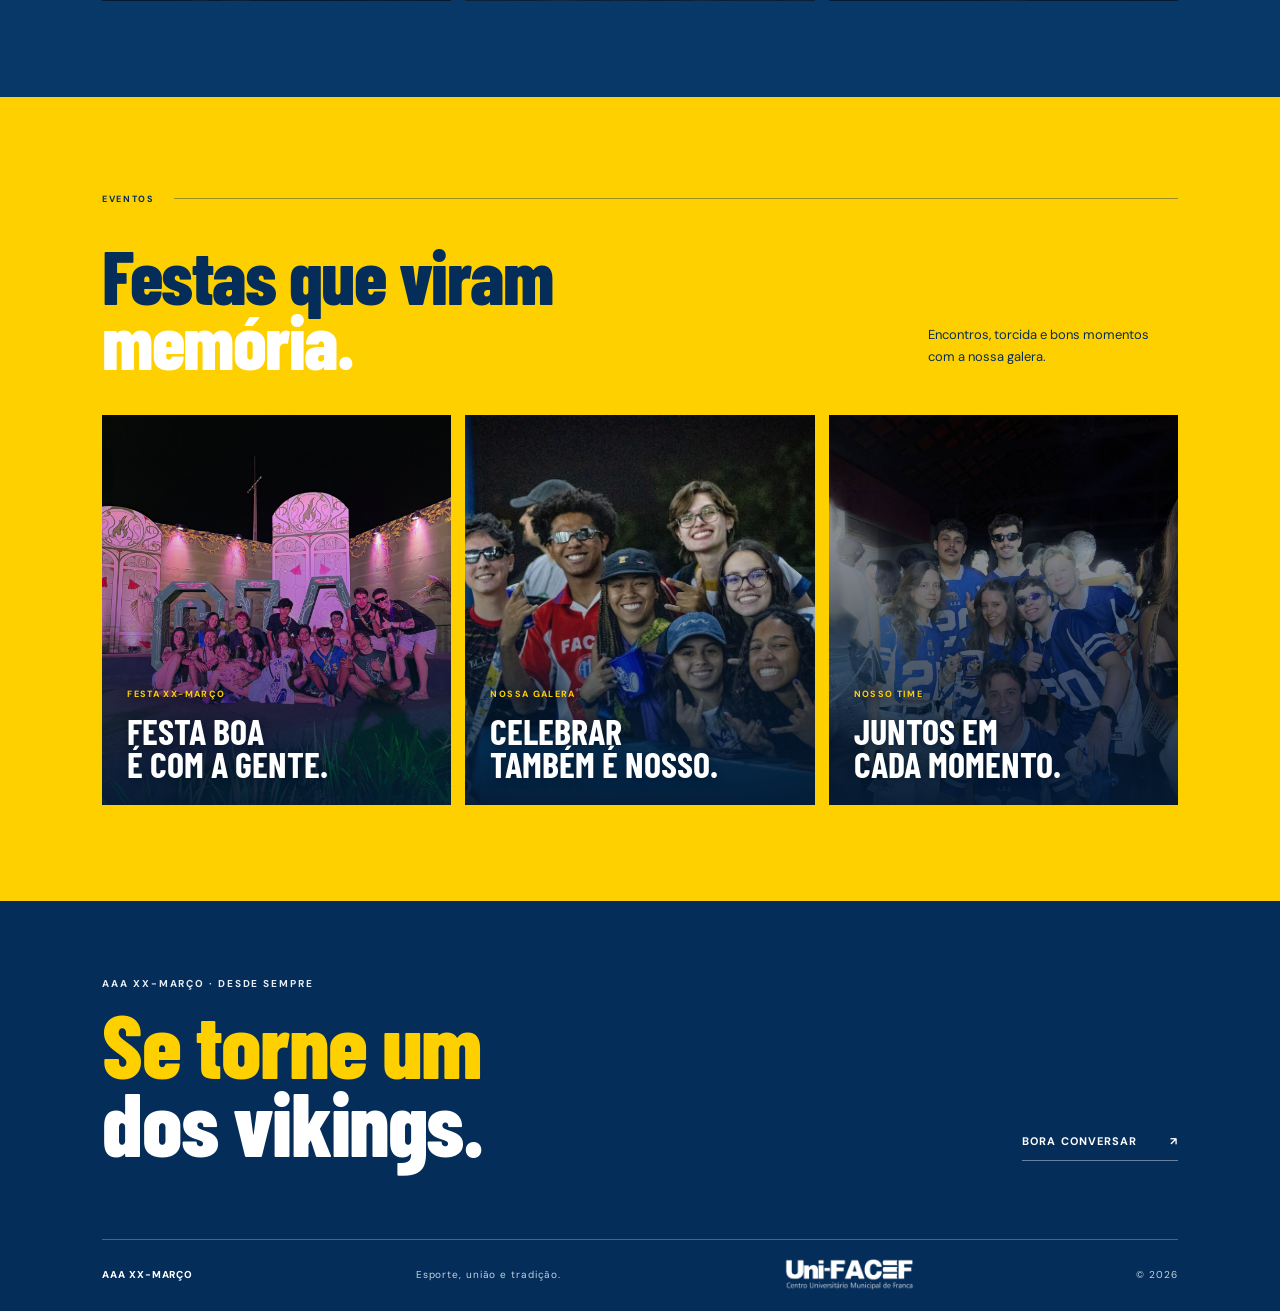
==== commit c2bd7614: "mudanças na estética do site, adição do 'quem somos' e integração de links do wathsapp" ====
--- a/index.html
+++ b/index.html
@@ -1,6 +1,5 @@
 <!doctype html>
 <html lang="pt-BR">
-
 <head>
   <meta charset="utf-8">
   <meta name="viewport" content="width=device-width, initial-scale=1">
@@ -9,26 +8,22 @@
   <title>AAA XX-Março | Esporte e tradição</title>
   <link rel="preconnect" href="https://fonts.googleapis.com">
   <link rel="preconnect" href="https://fonts.gstatic.com" crossorigin>
-  <link
-    href="https://fonts.googleapis.com/css2?family=Barlow+Condensed:wght@500;600;700;800;900&family=DM+Sans:wght@400;500;600;700&display=swap"
-    rel="stylesheet">
+  <link href="https://fonts.googleapis.com/css2?family=Barlow+Condensed:wght@500;600;700;800;900&family=DM+Sans:wght@400;500;600;700&display=swap" rel="stylesheet">
   <link rel="stylesheet" href="styles.css">
 </head>
-
 <body>
   <div class="site-shell">
     <header class="site-header" id="inicio">
-      <a class="brand" href="#inicio" aria-label="AAA XX-Março — início"><img src="assets/escudo.png"
-          alt="Escudo da AAA XX-Março"></a>
+      <a class="brand" href="#inicio" aria-label="AAA XX-Março — início"><img src="assets/escudo.png" alt="Escudo da AAA XX-Março"><span class="brand-title"><img class="brand-axe" src="assets/machado-nav.png" alt="" aria-hidden="true">AAA XX DE MARÇO</span></a>
       <nav class="main-nav" aria-label="Navegação principal">
         <a class="nav-link active" href="#inicio">Início</a>
+        <a class="nav-link" href="#em-quadra">Esportes</a>
         <a class="nav-link" href="#eventos">Eventos</a>
-        <a class="nav-link" href="#em-quadra">Esportes</a>
-        <a class="nav-link" href="#equipe">Equipe</a>
+        <a class="nav-link" href="quem-somos.html">Quem somos</a>
         <a class="nav-link" href="#contato">Contato</a>
+        <img class="nav-axe" src="assets/machado-nav.png" alt="" aria-hidden="true">
       </nav>
-      <button class="menu-toggle" type="button" aria-label="Abrir menu da conta" aria-expanded="false"
-        aria-controls="account-menu">
+      <button class="menu-toggle" type="button" aria-label="Abrir menu da conta" aria-expanded="false" aria-controls="account-menu">
         <span class="menu-lines"><i></i><i></i><i></i></span><span class="menu-arrow">‹</span>
       </button>
     </header>
@@ -36,111 +31,51 @@
     <main>
       <section class="hero" aria-label="Destaques da AAA XX-Março">
         <div class="photo-grid">
-          <figure class="photo photo-one"><img src="assets/conquista.jpeg" alt="Atletas comemorando uma conquista">
-          </figure>
+          <figure class="photo photo-one"><img src="assets/conquista.jpeg" alt="Atletas comemorando uma conquista"></figure>
           <figure class="photo photo-two"><img src="assets/bandeira.jpeg" alt="Bandeira da AAA XX-Março"></figure>
-          <figure class="photo photo-three"><img src="assets/time-feminino.jpeg"
-              alt="Equipe feminina reunida na quadra"></figure>
-          <figure class="photo photo-four"><img src="assets/time-basquete.jpeg" alt="Equipe de basquete com medalhas">
-          </figure>
-          <figure class="photo photo-five"><img src="assets/equipe-quadra-completa.jpeg"
-              alt="Equipe masculina reunida na quadra"></figure>
-          <figure class="photo photo-six"><img src="assets/equipe-feminina-volei.jpeg"
-              alt="Equipe feminina de vôlei reunida na quadra"></figure>
+          <figure class="photo photo-three"><img src="assets/time-feminino.jpeg" alt="Equipe feminina reunida na quadra"></figure>
+          <figure class="photo photo-four"><img src="assets/time-basquete.jpeg" alt="Equipe de basquete com medalhas"></figure>
+          <figure class="photo photo-five"><img src="assets/equipe-quadra-completa.jpeg" alt="Equipe masculina reunida na quadra"></figure>
+          <figure class="photo photo-six"><img src="assets/equipe-feminina-volei.jpeg" alt="Equipe feminina de vôlei reunida na quadra"></figure>
         </div>
         <div class="hero-shade"></div>
-        <div class="hero-copy">
-          <p class="eyebrow"><span></span> ASSOCIAÇÃO ATLÉTICA ACADÊMICA</p>
-          <h1>VIKING É QUEM<br><em>CARREGA A XX</em><br>DE MARÇO NO<br>PEITO.</h1><a class="hero-cta"
-            href="#equipe">Conheça nossa equipe <b>↗</b></a>
-        </div>
-        <img class="hero-crest" src="assets/escudo.png" alt="AAA XX-Março">
-        <div class="hero-index">ESPÍRITO DE EQUIPE</div>
-        <div class="hero-scroll">ROLE PARA DESCOBRIR <span>↓</span></div>
-      </section>
-
-      <section class="intro section-wrap" id="equipe">
-        <div class="section-label"><span>QUEM SOMOS</span><i></i></div>
-        <div class="intro-content">
-          <h2>Mais que um time.<br><em>Uma família.</em></h2>
-          <div>
-            <p>Somos a AAA XX-Março: movidos pela paixão pelo esporte, pela união e pela vontade de superar limites
-              dentro e fora da quadra.</p><a class="text-link" href="#contato">Vem com a gente <span>↗</span></a>
-          </div>
-        </div>
+        <div class="hero-copy"><p class="eyebrow"><span></span> ASSOCIAÇÃO ATLÉTICA ACADÊMICA</p><h1>VIKING É QUEM<br><em>CARREGA A XX</em><br>DE MARÇO NO<br><em>PEITO.</em></h1><div class="hero-actions"><a class="hero-cta" href="https://chat.whatsapp.com/GGvUnVGUspL53viDDeiQgG" target="_blank" rel="noopener noreferrer">Entre no grupo da delegação <b>↗</b></a></div></div>
       </section>
 
       <section class="events section-wrap" id="em-quadra">
         <div class="section-label"><span>EM QUADRA</span><i></i></div>
-        <div class="section-heading">
-          <h2>Energia que<br><em>vira conquista.</em></h2>
-          <p>O melhor da nossa jornada acontece quando estamos juntos.</p>
-        </div>
+        <div class="section-heading"><h2>Energia que<br><em>vira conquista.</em></h2><p>O melhor da nossa jornada acontece quando estamos juntos.</p></div>
         <div class="event-cards">
-          <article class="event-card"><img src="assets/conquista.jpeg" alt="Comemoração de vitória da equipe">
-            <div class="card-meta"><span>ESPÍRITO CAMPEÃO</span><b>↗</b></div>
-            <h3>Conquistas<br>que ficam.</h3>
-          </article>
-          <article class="event-card"><img src="assets/time-feminino.jpeg" alt="Equipe feminina em jogo">
-            <div class="card-meta"><span>NA QUADRA</span><b>↗</b></div>
-            <h3>Jogo, raça<br>e união.</h3>
-          </article>
-          <article class="event-card"><img src="assets/equipe-em-uniao.jpeg"
-              alt="Equipe reunida em um abraço antes do jogo">
-            <div class="card-meta"><span>JUNTOS</span><b>↗</b></div>
-            <h3>Uma história<br>em movimento.</h3>
-          </article>
+          <article class="event-card"><img src="assets/conquista.jpeg" alt="Comemoração de vitória da equipe"><div class="card-meta"><span>ESPÍRITO CAMPEÃO</span></div><h3>Conquistas<br>que ficam.</h3></article>
+          <article class="event-card"><img src="assets/time-feminino.jpeg" alt="Equipe feminina em jogo"><div class="card-meta"><span>NA QUADRA</span></div><h3>Jogo, raça<br>e união.</h3></article>
+          <article class="event-card"><img src="assets/equipe-em-uniao.jpeg" alt="Equipe reunida em um abraço antes do jogo"><div class="card-meta"><span>SEMPRE JUNTOS</span></div><h3>Uma história<br>em movimento.</h3></article>
         </div>
       </section>
 
       <section class="events section-wrap event-gatherings" id="eventos">
         <div class="section-label"><span>EVENTOS</span><i></i></div>
-        <div class="section-heading">
-          <h2>Festas que viram<br><em>memória.</em></h2>
-          <p>Encontros, torcida e bons momentos com a nossa galera.</p>
-        </div>
+        <div class="section-heading"><h2>Festas que viram<br><em>memória.</em></h2><p>Encontros, torcida e bons momentos com a nossa galera.</p></div>
         <div class="event-cards">
-          <article class="event-card party-card"><img src="assets/festa-xx-marco.jpeg"
-              alt="Integrantes da XX-Março em uma festa">
-            <div class="card-meta"><span>FESTA XX-MARÇO</span><b>↗</b></div>
-            <h3>Festa boa<br>é com a gente.</h3>
-          </article>
-          <article class="event-card party-card"><img src="assets/festa-torcida.jpeg"
-              alt="Torcida reunida em uma festa">
-            <div class="card-meta"><span>NOSSA GALERA</span><b>↗</b></div>
-            <h3>Celebrar<br>também é nosso.</h3>
-          </article>
-          <article class="event-card party-card"><img src="assets/evento-galera.jpeg"
-              alt="Integrantes da equipe reunidos em um evento">
-            <div class="card-meta"><span>NOSSO TIME</span><b>↗</b></div>
-            <h3>Juntos em<br>cada momento.</h3>
-          </article>
+          <article class="event-card party-card"><img src="assets/festa-xx-marco.jpeg" alt="Integrantes da XX-Março em uma festa"><div class="card-meta"><span>FESTA XX-MARÇO</span></div><h3>Festa boa<br>é com a gente.</h3></article>
+          <article class="event-card party-card"><img src="assets/festa-torcida.jpeg" alt="Torcida reunida em uma festa"><div class="card-meta"><span>NOSSA GALERA</span></div><h3>Celebrar<br>também é nosso.</h3></article>
+          <article class="event-card party-card"><img src="assets/evento-galera.jpeg" alt="Integrantes da equipe reunidos em um evento"><div class="card-meta"><span>NOSSO TIME</span></div><h3>Juntos em<br>cada momento.</h3></article>
         </div>
       </section>
 
       <section class="contact section-wrap" id="contato">
-        <div>
-          <p class="eyebrow">AAA XX-MARÇO · DESDE SEMPRE</p>
-          <h2>Se torne um<br><em>dos vikings.</em></h2>
-        </div><a href="mailto:contato@xxmarco.com.br" class="contact-link">Bora conversar <span>↗</span></a><img
-          src="assets/escudo.png" alt="" aria-hidden="true">
+        <div class="contact-main"><div><p class="eyebrow">AAA XX-MARÇO · DESDE SEMPRE</p><h2><span class="contact-highlight">Se torne um</span><br><em>dos vikings.</em></h2></div><a href="mailto:contato@xxmarco.com.br" class="contact-link">Bora conversar <span>↗</span></a></div>
+        <footer class="contact-footer"><a href="#inicio">AAA XX-MARÇO</a><span>Esporte, união e tradição.</span><a class="partner-link" href="https://www.unifacef.com.br/" target="_blank" rel="noopener noreferrer" aria-label="Visitar o site da Uni-FACEF"><img class="partner-logo" src="assets/uni-facef.png" alt="Uni-FACEF — Centro Universitário Municipal de Franca"></a><span>© 2026</span></footer>
       </section>
     </main>
-    <footer><a href="#inicio">AAA XX-MARÇO</a><span>Esporte, união e tradição.</span><img class="partner-logo"
-        src="assets/uni-facef.png" alt="Uni-FACEF — Centro Universitário Municipal de Franca"><span>© 2026</span>
-    </footer>
   </div>
 
   <div class="menu-backdrop" hidden></div>
   <aside class="account-menu" id="account-menu" aria-hidden="true" aria-label="Menu da conta">
-    <div class="drawer-top"><span>ÁREA DO ATLETA</span><button class="menu-close" type="button"
-        aria-label="Fechar menu">×</button></div>
+    <div class="drawer-top"><span>ÁREA DO ATLETA</span><button class="menu-close" type="button" aria-label="Fechar menu">×</button></div>
     <p class="drawer-title">Tudo em<br><em>um só lugar.</em></p>
-    <nav aria-label="Menu da conta"><a href="#perfil">Perfil<i>↗</i></a><a href="#carrinho">Carrinho<i>↗</i></a><a
-        href="#historico">Histórico<i>↗</i></a></nav>
+    <nav aria-label="Menu da conta"><a href="#perfil">Perfil<i>↗</i></a><a href="#carrinho">Carrinho<i>↗</i></a><a href="#historico">Histórico<i>↗</i></a></nav>
     <div class="drawer-foot"><span>AAA XX-MARÇO</span><span>JUNTOS SOMOS MAIS.</span></div>
   </aside>
   <script src="script.js"></script>
 </body>
-
-</html>+</html>
--- a/styles.css
+++ b/styles.css
@@ -1,1412 +1,390 @@
 :root {
-    --navy: #052d59;
-    --blue: #06417a;
-    --blue2: #0a5797;
-    --yellow: #ffd000;
-    --ink: #071c35;
-    --paper: #f1f2ef;
-    --white: #fff;
-    --font-display: "Barlow Condensed", Impact, sans-serif;
-    --font-body: "DM Sans", Arial, sans-serif
-}
-
-* {
-    box-sizing: border-box
-}
-
-html {
-    scroll-behavior: smooth;
-    scroll-padding-top: 86px
-}
-
-body {
-    margin: 0;
-    background: #101820;
-    color: var(--white);
-    font-family: var(--font-body)
-}
-
-body.menu-open {
-    overflow: hidden
-}
-
-.site-shell {
-    width: min(100% - 30px, 1460px);
-    margin: 8px auto 22px;
-    background: var(--navy);
-    border: 1px solid rgba(255, 255, 255, .15);
-    box-shadow: 0 18px 70px #0005
-}
-
-.browser-strip {
-    height: 22px;
-    background: #eff0ef;
-    border: 2px solid #9438ec;
-    display: flex;
-    justify-content: space-between;
-    align-items: center;
-    padding: 0 9px;
-    color: #160e28;
-    font-size: 10px
-}
-
-.browser-strip i {
-    width: 9px;
-    height: 9px;
-    background: #171321;
-    border-radius: 50%
-}
-
-.site-header {
-    height: 112px;
-    padding: 12px 4.5%;
-    display: flex;
-    align-items: center;
-    justify-content: space-between;
-    background: var(--navy);
-    position: relative;
-    z-index: 3
-}
-
-.brand {
-    height: 92px;
-    width: 120px;
-    display: flex;
-    align-items: center
-}
-
-.brand img {
-    width: 100%;
-    height: 100%;
-    object-fit: contain
-}
-
-.main-nav {
-    display: flex;
-    align-items: center;
-    gap: 8px;
-    margin-left: auto;
-    margin-right: 42px
-}
-
-.nav-link {
-    position: relative;
-    display: flex;
-    align-items: center;
-    gap: 10px;
-    padding: 13px 18px;
-    color: #e6edf6;
-    text-decoration: none;
-    text-transform: uppercase;
-    font-size: 12px;
-    font-weight: 700;
-    letter-spacing: .12em;
-    overflow: hidden;
-    transition: color .25s, transform .25s
-}
-
-.nav-link::before {
-    content: "";
-    position: absolute;
-    inset: auto 0 0;
-    height: 3px;
-    background: var(--yellow);
-    transform: scaleX(0);
-    transform-origin: left;
-    transition: transform .3s cubic-bezier(.2, .8, .2, 1)
-}
-
-.nav-link::after {
-    content: "";
-    position: absolute;
-    inset: 0;
-    background: var(--yellow);
-    z-index: -1;
-    transform: translateY(105%) skewY(-4deg);
-    transition: transform .32s cubic-bezier(.2, .8, .2, 1)
-}
-
-.nav-link span {
-    color: var(--yellow);
-    font-size: 9px;
-    transition: color .25s
-}
-
-.nav-link:hover,
-.nav-link:focus-visible {
-    color: var(--navy);
-    transform: translateY(-3px)
-}
-
-.nav-link:hover::after,
-.nav-link:focus-visible::after {
-    transform: translateY(0) skewY(0)
-}
-
-.nav-link:hover span,
-.nav-link:focus-visible span {
-    color: var(--navy)
-}
-
-.nav-link:hover::before,
-.nav-link:focus-visible::before {
-    transform: scaleX(1)
-}
-
-.menu-toggle {
-    width: 58px;
-    height: 58px;
-    border: 0;
-    background: var(--yellow);
-    color: var(--navy);
-    display: flex;
-    align-items: center;
-    justify-content: center;
-    gap: 5px;
-    cursor: pointer;
-    transition: transform .25s, box-shadow .25s;
-    flex: none
-}
-
-.menu-toggle:hover {
-    transform: rotate(-4deg) scale(1.06);
-    box-shadow: 5px 5px 0 #fff
-}
-
-.menu-lines {
-    display: grid;
-    gap: 5px
-}
-
-.menu-lines i {
-    display: block;
-    width: 25px;
-    height: 3px;
-    background: currentColor
-}
-
-.menu-arrow {
-    font-size: 34px;
-    line-height: 20px;
-    font-family: Arial
-}
-
-.hero {
-    min-height: min(690px, calc(100vh - 142px));
-    position: relative;
-    overflow: hidden;
-    border: 8px solid var(--yellow);
-    isolation: isolate
-}
-
-.photo-grid {
-    position: absolute;
-    inset: 0;
-    display: grid;
-    grid-template-columns: 20% 38% 42%;
-    grid-template-rows: 46% 54%;
-    gap: 7px;
-    background: var(--yellow);
-    z-index: -2
-}
-
-.photo {
-    margin: 0;
-    overflow: hidden;
-    position: relative
-}
-
-.photo img {
-    width: 100%;
-    height: 100%;
-    object-fit: cover;
-    display: block;
-    filter: saturate(.83);
-    transition: transform .7s cubic-bezier(.2, .7, .2, 1)
-}
-
-.photo:hover img {
-    transform: scale(1.04)
-}
-
-.photo-one {
-    grid-area: 1/1/2/2
-}
-
-.photo-two {
-    grid-area: 2/1/3/2
-}
-
-.photo-three {
-    grid-area: 1/2/2/3
-}
-
-.photo-four {
-    grid-area: 1/3/2/4
-}
-
-.photo-five {
-    grid-area: 2/2/3/4
-}
-
-.hero-shade {
-    position: absolute;
-    inset: 0;
-    background: linear-gradient(90deg, rgba(3, 47, 91, .73), rgba(3, 64, 117, .68)), linear-gradient(0deg, rgba(3, 37, 73, .46), transparent 65%);
-    z-index: -1
-}
-
-.hero-copy {
-    position: absolute;
-    left: 7%;
-    top: 50%;
-    transform: translateY(-45%);
-    max-width: 520px
-}
-
-.eyebrow {
-    display: flex;
-    align-items: center;
-    gap: 10px;
-    font-size: 10px;
-    font-weight: 700;
-    letter-spacing: .19em;
-    color: #fff;
-    margin: 0 0 15px
-}
-
-.eyebrow span {
-    display: inline-block;
-    width: 24px;
-    height: 2px;
-    background: var(--yellow)
-}
-
-h1,
-h2,
-h3,
-p {
-    margin-top: 0
-}
-
-.hero h1 {
-    font: 900 clamp(62px, 9vw, 130px)/.79 var(--font-display);
-    letter-spacing: -.025em;
-    margin: 0;
-    text-shadow: 4px 5px 0 #04264c55
-}
-
-.hero h1 em,
-.intro h2 em,
-.section-heading h2 em,
-.contact h2 em,
-.drawer-title em {
-    font-style: normal;
-    color: var(--yellow)
-}
-
-.hero h1 em {
-    color: var(--yellow);
-    -webkit-text-stroke: 1px #fff3
-}
-
-.hero-cta {
-    margin-top: 31px;
-    padding: 13px 17px;
-    background: var(--yellow);
-    color: var(--navy);
-    display: inline-flex;
-    gap: 22px;
-    align-items: center;
-    text-decoration: none;
-    text-transform: uppercase;
-    letter-spacing: .08em;
-    font-size: 10px;
-    font-weight: 700;
-    transition: gap .2s, background .2s
-}
-
-.hero-cta:hover {
-    gap: 34px;
-    background: #fff
-}
-
-.hero-cta b {
-    font-size: 16px
-}
-
-.hero-crest {
-    position: absolute;
-    width: clamp(150px, 21vw, 280px);
-    right: 10%;
-    top: 50%;
-    transform: translateY(-50%) rotate(7deg);
-    opacity: .76;
-    filter: drop-shadow(0 12px 16px #001e45aa);
-    mix-blend-mode: screen
-}
-
-.hero-index,
-.hero-scroll {
-    position: absolute;
-    bottom: 21px;
-    font-size: 9px;
-    font-weight: 700;
-    letter-spacing: .14em
-}
-
-.hero-index {
-    left: 23px;
-    display: flex;
-    gap: 10px;
-    align-items: center
-}
-
-.hero-index b {
-    color: var(--yellow);
-    font: 700 20px var(--font-display)
-}
-
-.hero-index span {
-    opacity: .5
-}
-
-.hero-scroll {
-    right: 22px;
-    display: flex;
-    gap: 13px;
-    align-items: center
-}
-
-.hero-scroll span {
-    font-size: 16px;
-    color: var(--yellow)
-}
-
-.section-wrap {
-    padding: 105px 8%
-}
-
-.intro {
-    background: var(--paper);
-    color: var(--ink)
-}
-
-.section-label {
-    display: flex;
-    align-items: center;
-    gap: 20px;
-    color: #41617d;
-    font-size: 9px;
-    font-weight: 700;
-    letter-spacing: .17em
-}
-
-.section-label i {
-    height: 1px;
-    background: #bfd0dc;
-    flex: 1
-}
-
-.intro-content {
-    display: grid;
-    grid-template-columns: 1fr .55fr;
-    gap: 8%;
-    align-items: end;
-    padding-top: 40px
-}
-
-.intro h2,
-.section-heading h2,
-.contact h2,
-.drawer-title {
-    font: 800 clamp(52px, 7vw, 92px)/.87 var(--font-display);
-    letter-spacing: -.02em;
-    margin: 0
-}
-
-.intro h2 em {
-    color: #1162a1
-}
-
-.intro-content p {
-    color: #526477;
-    font-size: 15px;
-    line-height: 1.8;
-    margin: 0 0 24px
-}
-
-.text-link {
-    color: var(--ink);
-    text-decoration: none;
-    text-transform: uppercase;
-    letter-spacing: .1em;
-    font-size: 10px;
-    font-weight: 700;
-    border-bottom: 1px solid #8ea0b1;
-    padding-bottom: 9px
-}
-
-.text-link span {
-    color: #1262a0;
-    margin-left: 15px
-}
-
-.events {
-    background: #073868
-}
-
-.section-heading {
-    display: flex;
-    align-items: end;
-    justify-content: space-between;
-    padding: 38px 0 42px
-}
-
-.section-heading h2 {
-    font-size: clamp(48px, 6vw, 75px)
-}
-
-.section-heading p {
-    color: #b9ccdf;
-    font-size: 13px;
-    max-width: 220px;
-    line-height: 1.7;
-    margin: 0 0 5px
-}
-
-.event-cards {
-    display: grid;
-    grid-template-columns: 1.2fr 1fr 1fr;
-    gap: 14px
-}
-
-.event-card {
-    height: 390px;
-    position: relative;
-    overflow: hidden;
-    background: #071f3a;
-    padding: 25px;
-    display: flex;
-    flex-direction: column;
-    justify-content: end
-}
-
-.event-card::after {
-    content: "";
-    position: absolute;
-    inset: 0;
-    background: linear-gradient(0deg, #041a33ed, transparent 75%)
-}
-
-.event-card img {
-    position: absolute;
-    inset: 0;
-    width: 100%;
-    height: 100%;
-    object-fit: cover;
-    transition: transform .6s
-}
-
-.event-card:hover img {
-    transform: scale(1.06)
-}
-
-.card-meta,
-.event-card h3 {
-    position: relative;
-    z-index: 1
-}
-
-.card-meta {
-    display: flex;
-    justify-content: space-between;
-    color: var(--yellow);
-    font-size: 9px;
-    font-weight: 700;
-    letter-spacing: .15em;
-    margin-bottom: 14px
-}
-
-.card-meta b {
-    font-size: 16px
-}
-
-.event-card h3 {
-    font: 700 36px/.92 var(--font-display);
-    text-transform: uppercase;
-    margin: 0
-}
-
-.contact {
-    position: relative;
-    display: flex;
-    align-items: end;
-    justify-content: space-between;
-    overflow: hidden;
-    background: var(--yellow);
-    color: var(--navy);
-    min-height: 330px
-}
-
-.contact .eyebrow {
-    color: var(--navy)
-}
-
-.contact h2 em {
-    color: #fff
-}
-
-.contact-link {
-    z-index: 1;
-    color: var(--navy);
-    text-decoration: none;
-    text-transform: uppercase;
-    font-weight: 700;
-    font-size: 11px;
-    letter-spacing: .1em;
-    border-bottom: 1px solid #23415b;
-    padding: 12px 0
-}
-
-.contact-link span {
-    margin-left: 28px
-}
-
-.contact>img {
-    position: absolute;
-    width: 245px;
-    right: 28%;
-    bottom: -90px;
-    opacity: .12;
-    filter: grayscale(1)
-}
-
-footer {
-    padding: 24px 8%;
-    display: flex;
-    justify-content: space-between;
-    align-items: center;
-    color: #a6bad0;
-    font-size: 10px;
-    letter-spacing: .09em
-}
-
-footer a {
-    color: white;
-    font-weight: 800;
-    text-decoration: none
-}
-
-.account-menu {
-    position: fixed;
-    z-index: 8;
-    right: 0;
-    top: 0;
-    height: 100dvh;
-    width: min(430px, 90vw);
-    padding: 35px 38px;
-    background: var(--yellow);
-    color: var(--navy);
-    transform: translateX(105%);
-    transition: transform .45s cubic-bezier(.77, 0, .18, 1);
-    display: flex;
-    flex-direction: column
-}
-
-.account-menu.open {
-    transform: translateX(0)
-}
-
-.drawer-top {
-    display: flex;
-    justify-content: space-between;
-    align-items: center;
-    font-size: 9px;
-    font-weight: 700;
-    letter-spacing: .18em
-}
-
-.menu-close {
-    border: 0;
-    background: transparent;
-    color: var(--navy);
-    font-size: 34px;
-    line-height: 1;
-    cursor: pointer
-}
-
-.drawer-title {
-    margin: 85px 0 48px;
-    font-size: 60px
-}
-
-.drawer-title em {
-    color: #fff
-}
-
-.account-menu nav {
-    display: grid
-}
-
-.account-menu nav a {
-    display: flex;
-    align-items: center;
-    gap: 20px;
-    padding: 18px 0;
-    border-top: 1px solid #0a315a40;
-    color: var(--navy);
-    text-decoration: none;
-    font: 700 29px var(--font-display);
-    text-transform: uppercase;
-    transition: padding .2s
-}
-
-.account-menu nav a:hover {
-    padding-left: 10px
-}
-
-.account-menu nav a span {
-    font: 700 9px var(--font-body);
-    color: #506780
-}
-
-.account-menu nav a i {
-    font: normal 18px var(--font-body);
-    margin-left: auto
-}
-
-.drawer-foot {
-    margin-top: auto;
-    display: flex;
-    justify-content: space-between;
-    font-size: 8px;
-    font-weight: 700;
-    letter-spacing: .13em
-}
-
-.menu-backdrop {
-    position: fixed;
-    inset: 0;
-    background: #00152ccc;
-    z-index: 7;
-    opacity: 0;
-    transition: opacity .3s
-}
-
-.menu-backdrop.visible {
-    opacity: 1
-}
-
-[hidden] {
-    display: none !important
-}
-
-:focus-visible {
-    outline: 3px solid #b12cff;
-    outline-offset: 4px
-}
-
-@media(max-width:760px) {
-    .site-shell {
-        width: 100%;
-        margin: 0;
-        border: 0
-    }
-
-    .browser-strip {
-        height: 17px
-    }
-
-    .site-header {
-        height: 85px;
-        padding: 8px 5%
-    }
-
-    .brand {
-        height: 70px;
-        width: 92px
-    }
-
-    .main-nav {
-        gap: 0;
-        margin-right: 16px
-    }
-
-    .nav-link {
-        padding: 10px 7px;
-        font-size: 9px;
-        letter-spacing: .05em;
-        gap: 4px
-    }
-
-    .nav-link span {
-        font-size: 7px
-    }
-
-    .menu-toggle {
-        width: 47px;
-        height: 47px
-    }
-
-    .menu-lines i {
-        width: 21px
-    }
-
-    .hero {
-        min-height: 620px;
-        border-width: 6px
-    }
-
-    .photo-grid {
-        grid-template-columns: 35% 65%;
-        grid-template-rows: 37% 33% 30%
-    }
-
-    .photo-one {
-        grid-area: 1/1/2/2
-    }
-
-    .photo-two {
-        grid-area: 2/1/4/2
-    }
-
-    .photo-three {
-        grid-area: 1/2/2/3
-    }
-
-    .photo-four {
-        grid-area: 2/2/3/3
-    }
-
-    .photo-five {
-        grid-area: 3/2/4/3
-    }
-
-    .hero-copy {
-        left: 7%;
-        top: 43%;
-        max-width: 90%
-    }
-
-    .hero h1 {
-        font-size: clamp(65px, 16vw, 110px)
-    }
-
-    .hero-crest {
-        width: 145px;
-        right: 8%;
-        top: auto;
-        bottom: 14%;
-        opacity: .5
-    }
-
-    .hero-index {
-        bottom: 18px;
-        left: 14px
-    }
-
-    .hero-scroll {
-        bottom: 18px;
-        right: 13px;
-        font-size: 7px
-    }
-
-    .section-wrap {
-        padding: 70px 7%
-    }
-
-    .intro-content {
-        grid-template-columns: 1fr;
-        gap: 28px;
-        padding-top: 30px
-    }
-
-    .intro h2 {
-        font-size: 67px
-    }
-
-    .section-heading {
-        align-items: start;
-        flex-direction: column;
-        gap: 20px
-    }
-
-    .event-cards {
-        grid-template-columns: 1fr 1fr
-    }
-
-    .event-card {
-        height: 310px;
-        padding: 17px
-    }
-
-    .event-card-large {
-        grid-column: span 2;
-        height: 340px
-    }
-
-    .event-card h3 {
-        font-size: 29px
-    }
-
-    .contact {
-        min-height: 300px;
-        align-items: start;
-        flex-direction: column;
-        gap: 30px
-    }
-
-    .contact>img {
-        right: -40px;
-        bottom: -100px
-    }
-
-    .contact h2 {
-        font-size: 68px
-    }
-
-    footer {
-        padding: 20px 7%;
-        gap: 12px;
-        font-size: 8px
-    }
-
-    footer span:nth-child(2) {
-        display: none
-    }
-}
-
-@media(max-width:420px) {
-    .main-nav {
-        margin-right: 9px
-    }
-
-    .nav-link {
-        padding: 9px 5px;
-        font-size: 8px
-    }
-
-    .nav-link span {
-        display: none
-    }
-
-    .menu-toggle {
-        width: 42px;
-        height: 42px
-    }
-
-    .hero h1 {
-        font-size: 62px
-    }
-
-    .event-cards {
-        grid-template-columns: 1fr
-    }
-
-    .event-card-large {
-        grid-column: auto
-    }
-
-    .event-card {
-        height: 320px
-    }
-}
-
-@media(prefers-reduced-motion:reduce) {
-
-    *,
-    *::before,
-    *::after {
-        scroll-behavior: auto !important;
-        transition-duration: .01ms !important;
-        animation-duration: .01ms !important
-    }
-}
-
-/* Ajustes solicitados */
-.hero-copy {
-    z-index: 1
-}
-
-.hero h1 {
-    font-size: clamp(54px, 7.2vw, 104px)
-}
-
-.hero-crest {
-    left: 50%;
-    right: auto;
-    top: 50%;
-    z-index: 0;
-    transform: translate(-50%, -50%) rotate(7deg);
-    opacity: .52
-}
-
-.photo-five img {
-    object-position: center 38%
-}
-
-.party-card img {
-    object-position: center 62%
-}
-
-@media(max-width:760px) {
-    .hero h1 {
-        font-size: clamp(42px, 10vw, 76px)
-    }
-
-    .hero-crest {
-        left: 50%;
-        right: auto;
-        top: 57%;
-        bottom: auto;
-        width: 145px
-    }
-}
-
-@media(max-width:420px) {
-    .hero h1 {
-        font-size: clamp(35px, 9.5vw, 40px)
-    }
-}
-
-/* A foto do mosaico fica inteira, com preenchimento suave nas laterais. */
-.photo-five {
-    isolation: isolate;
-    background: #073868
-}
-
-.photo-five::before {
-    content: "";
-    position: absolute;
-    inset: -14px;
-    background: url("assets/time-azul.jpeg") center 42%/cover no-repeat;
-    filter: blur(12px) brightness(.48);
-    transform: scale(1.04);
-    z-index: -1
-}
-
-.photo-five img {
-    position: relative;
-    z-index: 1;
-    object-fit: contain;
-    object-position: center;
-    width: 100%;
-    height: 100%
-}
-
-.event-gatherings {
-    background: var(--paper);
-    color: var(--ink)F
-}
-
-.event-gatherings .section-label {
-    color: #41617d
-}
-
-.event-gatherings .section-label i {
-    background: #bfd0dc
-}
-
-.event-gatherings .section-heading p {
-    color: #526477
-}
-
-@media(max-width:420px) {
-    .site-header {
-        padding-left: 3%;
-        padding-right: 3%
-    }
-
-    .brand {
-        width: 52px
-    }
-
-    .main-nav {
-        margin-right: 5px
-    }
-
-    .nav-link {
-        padding: 8px 3px;
-        font-size: 7px;
-        letter-spacing: .02em
-    }
-
-    .menu-toggle {
-        width: 36px;
-        height: 36px
-    }
-
-    .menu-lines i {
-        width: 18px
-    }
-}
-
-.photo-five::before {
-    background-image: url("assets/equipe-quadra-completa.jpeg")
-}
-
-.event-gatherings .event-card h3 {
-    color: var(--yellow);
-    text-shadow: 0 2px 8px #00152ccc
-}
-
-.event-gatherings .event-card .card-meta {
-    color: var(--yellow);
-    text-shadow: 0 1px 5px #00152ccc
-}
-
-footer .partner-logo {
-    display: block;
-    width: 130px;
-    height: auto
-}
-
-@media(max-width:760px) {
-    footer .partner-logo {
-        width: 105px
-    }
-}
-
-.photo-five::before {
-    z-index: 0;
-    filter: blur(8px) brightness(.62)
-}
-
-.photo-five img {
-    z-index: 1
-}
-
-/* Ajustes finais de composição */
-.photo-five {
-    background-image: url("assets/equipe-quadra-completa.jpeg");
-    background-position: center 48%;
-    background-size: cover;
-    background-repeat: no-repeat
-}
-
-.event-cards {
-    grid-template-columns: repeat(3, minmax(0, 1fr))
-}
-
-.partner-mark {
-    display: block;
-    width: 46px;
-    height: 58px;
-    object-fit: contain;
-    flex: none
-}
-
-@media(max-width:760px) {
-    .event-cards {
-        grid-template-columns: repeat(2, minmax(0, 1fr))
-    }
-
-    .partner-mark {
-        width: 38px;
-        height: 46px
-    }
-}
-
-@media(max-width:420px) {
-    .event-cards {
-        grid-template-columns: 1fr
-    }
-
-    .partner-mark {
-        width: 27px;
-        height: 34px;
-        margin-left: -3px
-    }
-}
-
-.header-flames {
-    position: absolute;
-    left: calc(4.5% + 120px);
-    top: 50%;
-    width: 54px;
-    height: 58px;
-    transform: translateY(-50%);
-    opacity: .82;
-    pointer-events: none
-}
-
-.header-flames svg {
-    display: block;
-    width: 100%;
-    height: 100%;
-    filter: drop-shadow(0 0 7px #ffd00045)
-}
-
-.header-flames path:first-child {
-    fill: var(--yellow)
-}
-
-.header-flames path:nth-child(2) {
-    fill: var(--navy)
-}
-
-@media(max-width:760px) {
-    .header-flames {
-        left: calc(5% + 92px);
-        width: 38px;
-        height: 42px
-    }
-}
-
-@media(max-width:420px) {
-    .header-flames {
-        left: calc(3% + 52px);
-        width: 25px;
-        height: 30px
-    }
-}
-
-.header-flames {
-    display: none !important
-}
-
-.header-details {
-    position: absolute;
-    left: 25%;
-    top: 50%;
-    width: 58px;
-    height: 46px;
-    transform: translateY(-50%);
-    opacity: .75;
-    pointer-events: none
-}
-
-.header-details svg {
-    width: 100%;
-    height: 100%;
-    display: block
-}
-
-.header-details g {
-    fill: none;
-    stroke: var(--yellow);
-    stroke-width: 2.5;
-    stroke-linecap: round
-}
-
-.header-details circle {
-    fill: var(--yellow);
-    stroke: none
-}
-
-.site-header::after {
-    content: "";
-    position: absolute;
-    left: 42%;
-    top: 26px;
-    width: 70px;
-    height: 58px;
-    opacity: .22;
-    pointer-events: none;
-    background: repeating-linear-gradient(135deg, transparent 0 10px, var(--yellow) 10px 12px, transparent 12px 19px);
-    clip-path: polygon(0 10%, 100% 0, 78% 100%, 8% 78%)
-}
-
-@media(max-width:900px) {
-
-    .header-details,
-    .site-header::after {
-        display: none
-    }
-}
-
-/* Mosaico do início: fotos lado a lado com divisórias amarelas e sem cortar o grupo. */
-.photo-five {
-    grid-area: 2/2/3/3;
-    background: url("assets/equipe-quadra-completa.jpeg") center/cover no-repeat
-}
-
-.photo-six {
-    grid-area: 2/3/3/4;
-    isolation: isolate;
-    background: url("assets/equipe-feminina-volei.jpeg") center 45%/cover no-repeat
-}
-
-.photo-six::before {
-    content: "";
-    position: absolute;
-    inset: -10px;
-    z-index: 0;
-    background: url("assets/equipe-feminina-volei.jpeg") center 45%/cover no-repeat;
-    filter: blur(8px) brightness(.55);
-    transform: scale(1.04)
-}
-
-.photo-five img,
-.photo-six img {
-    position: relative;
-    z-index: 1;
-    object-fit: contain;
-    object-position: center;
-    width: 100%;
-    height: 100%
-}
-
-.event-cards {
-    grid-template-columns: repeat(3, minmax(0, 1fr))
-}
-
-@media(max-width:760px) {
-    .photo-grid {
-        grid-template-rows: 37% 25% 19% 19%
-    }
-
-    .photo-two {
-        grid-area: 2/1/5/2
-    }
-
-    .photo-four {
-        grid-area: 2/2/3/3
-    }
-
-    .photo-five {
-        grid-area: 3/2/4/3
-    }
-
-    .photo-six {
-        grid-area: 4/2/5/3
-    }
-
-    .event-cards {
-        grid-template-columns: repeat(2, minmax(0, 1fr))
-    }
-}
-
-@media(max-width:420px) {
-    .event-cards {
-        grid-template-columns: 1fr
-    }
-}
-
-.header-details,
-.site-header::after {
-    display: none !important
-}
-
-@media(min-width:761px) {
-    .photo-grid {
-        grid-template-columns: 20% 45% 35%
-    }
-}
-
-.photo-six {
-    background: none
-}
-
-.photo-six::before {
-    display: none
-}
-
-.photo-six img {
-    object-fit: cover;
-    object-position: center 48%
-}
-
-.brand {
-    width: 136px;
-    height: 98px
-}
-
-@media(max-width:760px) {
-    .brand {
-        width: 100px;
-        height: 76px
-    }
-}
-
-@media(max-width:420px) {
-    .brand {
-        width: 56px;
-        height: 60px
-    }
-}
-
-.header-accents {
-    display: flex;
-    flex: 1 1 280px;
-    min-width: 150px;
-    max-width: 410px;
-    height: 58px;
-    margin: 0 18px 0 24px;
-    align-items: center;
-    justify-content: space-around;
-    pointer-events: none
-}
-
-.header-accents .flame {
-    display: block;
-    width: 43px;
-    height: 34px;
-    fill: var(--yellow);
-    opacity: .72;
-    filter: drop-shadow(0 2px 5px #ffd00035)
-}
-
-.header-accents .flame-one {
-    width: 48px;
-    height: 38px;
-    transform: rotate(-10deg)
-}
-
-.header-accents .flame-two {
-    width: 33px;
-    height: 28px;
-    opacity: .48;
-    transform: rotate(8deg)
-}
-
-.header-accents .flame-three {
-    width: 42px;
-    height: 32px;
-    transform: rotate(-5deg)
-}
-
-@media(max-width:1000px) {
-    .header-accents {
-        display: none
-    }
-}
-
-.header-corner {
-    position: absolute;
-    z-index: 0;
-    width: 66px;
-    height: 34px;
-    pointer-events: none;
-    opacity: .98
-}
-
-.header-corner svg {
-    display: block;
-    width: 100%;
-    height: 100%;
-    fill: var(--yellow);
-    filter: drop-shadow(0 2px 5px #ffd00038)
-}
-
-.header-corner svg path:nth-child(2) {
-    opacity: .82
-}
-
-.header-corner-left {
-    left: 0;
-    top: 0
-}
-
-.header-corner-right {
-    right: 0;
-    bottom: 0;
-    transform: rotate(180deg)
-}
-
-@media(max-width:1000px) {
-    .header-corner {
-        display: none
-    }
-}+  --navy: #052d59;
+  --blue: #073868;
+  --blue-deep: #03264d;
+  --yellow: #ffd000;
+  --paper: #f1f2ef;
+  --white: #fff;
+  --ink: #071c35;
+  --font-display: "Barlow Condensed", Impact, sans-serif;
+  --font-body: "DM Sans", Arial, sans-serif;
+}
+
+* { box-sizing: border-box; }
+html { scroll-behavior: smooth; scroll-padding-top: 24px; }
+body { margin: 0; background: #101820; color: var(--white); font-family: var(--font-body); }
+body.menu-open { overflow: hidden; }
+.site-shell { width: min(calc(100% - 32px), 1680px); margin: 8px auto 22px; background: var(--navy); border: 1px solid #ffffff26; box-shadow: 0 18px 70px #0005; }
+
+.site-header { height: 112px; padding: 8px 4.5%; display: flex; align-items: center; background: var(--navy); position: relative; z-index: 3; }
+.brand { width: 136px; height: 98px; flex: 0 0 auto; display: flex; align-items: center; justify-content: center; }
+.brand img { display: block; width: 100%; height: 100%; object-fit: contain; }
+.main-nav { display: flex; align-items: center; justify-content: center; gap: 6px; margin: 0 34px 0 auto; }
+.nav-link { position: relative; display: inline-flex; align-items: center; justify-content: center; min-height: 44px; padding: 11px 14px; color: #e6edf6; text-decoration: none; text-transform: uppercase; white-space: nowrap; font-size: 11px; font-weight: 700; letter-spacing: .1em; overflow: hidden; transition: color .22s, transform .22s; }
+.nav-link::before { content: ""; position: absolute; left: 14px; right: 14px; bottom: 5px; height: 2px; background: var(--yellow); transform: scaleX(0); transform-origin: left; transition: transform .25s; }
+.nav-link::after { content: ""; position: absolute; inset: 0; z-index: -1; background: var(--yellow); transform: translateY(105%) skewY(-4deg); transition: transform .28s; }
+.nav-link:hover, .nav-link:focus-visible { color: var(--navy); transform: translateY(-2px); }
+.nav-link:hover::before, .nav-link:focus-visible::before { transform: scaleX(1); }
+.nav-link:hover::after, .nav-link:focus-visible::after { transform: translateY(0) skewY(0); }
+.menu-toggle { width: 58px; height: 58px; flex: 0 0 auto; display: flex; align-items: center; justify-content: center; gap: 5px; border: 0; background: var(--yellow); color: var(--navy); cursor: pointer; transition: transform .22s, box-shadow .22s; }
+.menu-toggle:hover { transform: rotate(-3deg) scale(1.04); box-shadow: 4px 4px 0 var(--white); }
+.menu-lines { display: grid; gap: 5px; }
+.menu-lines i { display: block; width: 24px; height: 3px; background: currentColor; }
+.menu-arrow { font: 30px/20px Arial, sans-serif; }
+
+.hero { min-height: min(690px, calc(100vh - 120px)); min-height: max(560px, min(690px, calc(100vh - 120px))); position: relative; isolation: isolate; overflow: hidden; border: 8px solid var(--yellow); }
+.photo-grid { position: absolute; inset: 0; z-index: -2; display: grid; grid-template-columns: 20% 45% 35%; grid-template-rows: 46% 54%; gap: 7px; background: var(--yellow); }
+.photo { position: relative; min-width: 0; min-height: 0; margin: 0; overflow: hidden; background: var(--blue-deep); }
+.photo img { display: block; width: 100%; height: 100%; object-fit: cover; }
+.photo-one { grid-area: 1 / 1 / 2 / 2; }
+.photo-two { grid-area: 2 / 1 / 3 / 2; }
+.photo-three { grid-area: 1 / 2 / 2 / 3; }
+.photo-four { grid-area: 1 / 3 / 2 / 4; }
+.photo-five { grid-area: 2 / 2 / 3 / 3; }
+.photo-six { grid-area: 2 / 3 / 3 / 4; }
+.photo-five img { object-position: center 44%; }
+.photo-six img { object-position: center 48%; }
+.hero-shade { position: absolute; inset: 0; z-index: -1; pointer-events: none; background: linear-gradient(90deg, #032f5bbd, #034075ad), linear-gradient(0deg, #03254977, transparent 66%); }
+.hero-copy { position: absolute; z-index: 1; left: 7%; top: 50%; max-width: 58%; transform: translateY(-44%); }
+.eyebrow { display: flex; align-items: center; gap: 10px; margin: 0 0 15px; font-size: 10px; font-weight: 700; letter-spacing: .19em; }
+.hero-copy .eyebrow span { display: inline-block; width: 24px; height: 2px; background: var(--yellow); }
+.hero h1 { margin: 0; font: 900 clamp(54px, 7.2vw, 104px)/.79 var(--font-display); letter-spacing: -.025em; text-shadow: 4px 5px 0 #04264c55; }
+.hero h1 em { color: var(--yellow); font-style: normal; }
+.hero-cta { display: inline-flex; align-items: center; gap: 22px; margin-top: 31px; padding: 13px 17px; background: var(--yellow); color: var(--navy); text-decoration: none; text-transform: uppercase; letter-spacing: .08em; font-size: 10px; font-weight: 700; transition: gap .2s, background .2s; }
+.hero-cta:hover { gap: 32px; background: var(--white); }
+.hero-cta b { font-size: 16px; }
+.hero-crest { position: absolute; z-index: 0; left: 50%; top: 50%; width: clamp(150px, 21vw, 280px); opacity: .46; transform: translate(-50%, -50%) rotate(7deg); filter: drop-shadow(0 12px 16px #001e45aa); mix-blend-mode: screen; }
+.hero-index, .hero-scroll { position: absolute; z-index: 1; bottom: 21px; font-size: 9px; font-weight: 700; letter-spacing: .14em; }
+.hero-index { left: 23px; }
+.hero-scroll { right: 22px; display: flex; align-items: center; gap: 13px; }
+.hero-scroll span { color: var(--yellow); font-size: 16px; }
+
+.section-wrap { padding: 96px 8%; }
+.section-label { display: flex; align-items: center; gap: 20px; color: #d8e4ef; font-size: 9px; font-weight: 700; letter-spacing: .17em; }
+.section-label i { height: 1px; flex: 1; background: #ffffff66; }
+.intro { background: var(--navy); color: var(--white); }
+.intro .section-label { color: #e8eef5; }
+.intro .section-label i { background: #ffffff55; }
+.intro-content { display: grid; grid-template-columns: 1fr .55fr; gap: 8%; align-items: end; padding-top: 38px; }
+.intro h2, .section-heading h2, .contact h2 { margin: 0; font: 800 clamp(52px, 7vw, 92px)/.87 var(--font-display); letter-spacing: -.02em; }
+.intro .intro-highlight { color: var(--yellow); }
+.intro h2 em, .contact h2 em { color: var(--white); font-style: normal; }
+.intro-content p { margin: 0 0 24px; color: #d0ddeb; font-size: 15px; line-height: 1.8; }
+.text-link { padding-bottom: 9px; border-bottom: 1px solid #ffffff66; color: var(--white); text-decoration: none; text-transform: uppercase; letter-spacing: .1em; font-size: 10px; font-weight: 700; }
+.text-link span { margin-left: 15px; color: var(--yellow); }
+
+.events { background: var(--blue); }
+.events:not(.event-gatherings) .section-label { color: var(--white); }
+.events:not(.event-gatherings) .section-label i { background: var(--yellow); }
+.section-heading { display: flex; align-items: end; justify-content: space-between; gap: 28px; padding: 38px 0 42px; }
+.section-heading h2 { font-size: clamp(48px, 6vw, 75px); }
+.section-heading h2 em { color: var(--yellow); font-style: normal; }
+.section-heading p { max-width: 250px; margin: 0 0 5px; color: #c4d4e5; font-size: 13px; line-height: 1.7; }
+.event-cards { display: grid; grid-template-columns: repeat(3, minmax(0, 1fr)); gap: 14px; }
+.event-card { position: relative; display: flex; min-width: 0; height: 390px; flex-direction: column; justify-content: end; overflow: hidden; padding: 25px; background: #071f3a; }
+.event-card::after { content: ""; position: absolute; inset: 0; z-index: 0; background: linear-gradient(0deg, #041a33ed, transparent 75%); pointer-events: none; }
+.event-card img { position: absolute; inset: 0; width: 100%; height: 100%; object-fit: cover; transition: transform .5s; }
+.event-card:hover img { transform: scale(1.04); }
+.card-meta, .event-card h3 { position: relative; z-index: 1; }
+.card-meta { display: flex; justify-content: space-between; gap: 12px; margin-bottom: 14px; color: var(--yellow); font-size: 9px; font-weight: 700; letter-spacing: .15em; }
+.card-meta b { font-size: 16px; }
+.event-card h3 { margin: 0; color: var(--white); font: 700 36px/.92 var(--font-display); text-transform: uppercase; }
+.event-gatherings { background: var(--yellow); color: var(--navy); }
+.event-gatherings .section-label { color: var(--navy); }
+.event-gatherings .section-label i { background: #052d5966; }
+.event-gatherings .section-heading p { color: var(--navy); }
+.event-gatherings .event-card h3, .event-gatherings .card-meta { color: var(--yellow); text-shadow: 0 2px 8px #00152ccc; }
+
+.contact { position: relative; display: flex; min-height: 330px; align-items: end; justify-content: space-between; gap: 24px; overflow: hidden; background: var(--yellow); color: var(--navy); }
+.contact .eyebrow { color: var(--navy); }
+.contact h2 em { color: var(--white); }
+.contact-link { z-index: 1; padding: 12px 0; border-bottom: 1px solid #23415b; color: var(--navy); text-decoration: none; text-transform: uppercase; font-size: 11px; font-weight: 700; letter-spacing: .1em; }
+.contact-link span { margin-left: 28px; }
+footer { display: flex; align-items: center; justify-content: space-between; gap: 20px; padding: 24px 8%; color: #a6bad0; font-size: 10px; letter-spacing: .09em; }
+footer a { color: var(--white); font-weight: 800; text-decoration: none; }
+footer .partner-logo { display: block; width: 130px; height: auto; }
+
+.account-menu { position: fixed; z-index: 8; top: 0; right: 0; display: flex; width: min(430px, 90vw); height: 100dvh; flex-direction: column; padding: 35px 38px; background: var(--yellow); color: var(--navy); transform: translateX(105%); transition: transform .45s cubic-bezier(.77, 0, .18, 1); }
+.account-menu.open { transform: translateX(0); }
+.drawer-top { display: flex; align-items: center; justify-content: space-between; font-size: 9px; font-weight: 700; letter-spacing: .18em; }
+.menu-close { border: 0; background: transparent; color: var(--navy); font-size: 34px; line-height: 1; cursor: pointer; }
+.drawer-title { margin: 85px 0 48px; font: 800 60px/.87 var(--font-display); }
+.drawer-title em { color: var(--white); font-style: normal; }
+.account-menu nav { display: grid; }
+.account-menu nav a { display: flex; align-items: center; padding: 18px 0; border-top: 1px solid #0a315a40; color: var(--navy); text-decoration: none; font: 700 29px var(--font-display); text-transform: uppercase; transition: padding .2s; }
+.account-menu nav a:hover { padding-left: 10px; }
+.account-menu nav a i { margin-left: auto; font: normal 18px var(--font-body); }
+.drawer-foot { display: flex; justify-content: space-between; gap: 12px; margin-top: auto; font-size: 8px; font-weight: 700; letter-spacing: .13em; }
+.menu-backdrop { position: fixed; inset: 0; z-index: 7; background: #00152ccc; opacity: 0; transition: opacity .3s; }
+.menu-backdrop.visible { opacity: 1; }
+[hidden] { display: none !important; }
+:focus-visible { outline: 3px solid #b12cff; outline-offset: 4px; }
+
+@media (max-width: 1100px) and (min-width: 761px) {
+  .site-header { padding-right: 3%; padding-left: 3%; }
+  .brand { width: 116px; height: 88px; }
+  .main-nav { gap: 2px; margin-right: 18px; }
+  .nav-link { padding: 10px 8px; font-size: 10px; letter-spacing: .07em; }
+  .menu-toggle { width: 50px; height: 50px; }
+  .hero h1 { font-size: clamp(50px, 7vw, 76px); }
+}
+@media (max-width: 760px) {
+  .site-shell { width: 100%; margin: 0; border: 0; }
+  .site-header { height: 86px; padding: 7px 5%; }
+  .brand { width: 100px; height: 76px; }
+  .main-nav { gap: 0; margin: 0 14px 0 auto; }
+  .nav-link { min-height: 38px; padding: 8px 6px; font-size: 9px; letter-spacing: .04em; }
+  .menu-toggle { width: 44px; height: 44px; }
+  .menu-lines i { width: 20px; }
+  .hero { min-height: 620px; border-width: 6px; }
+  .photo-grid { grid-template-columns: 35% 65%; grid-template-rows: 37% 25% 19% 19%; }
+  .photo-one { grid-area: 1 / 1 / 2 / 2; }
+  .photo-two { grid-area: 2 / 1 / 5 / 2; }
+  .photo-three { grid-area: 1 / 2 / 2 / 3; }
+  .photo-four { grid-area: 2 / 2 / 3 / 3; }
+  .photo-five { grid-area: 3 / 2 / 4 / 3; }
+  .photo-six { grid-area: 4 / 2 / 5 / 3; }
+  .photo-grid { gap: 5px; }
+  .hero-copy { top: 43%; left: 7%; max-width: 90%; }
+  .hero h1 { font-size: clamp(42px, 10vw, 76px); }
+  .hero-crest { top: 57%; left: 50%; width: 145px; opacity: .36; }
+  .hero-index { bottom: 16px; left: 13px; }
+  .hero-scroll { right: 12px; bottom: 16px; font-size: 7px; }
+  .section-wrap { padding: 68px 7%; }
+  .intro-content { grid-template-columns: 1fr; gap: 28px; padding-top: 30px; }
+  .intro h2 { font-size: 67px; }
+  .section-heading { align-items: start; flex-direction: column; gap: 18px; padding: 30px 0; }
+  .event-cards { grid-template-columns: repeat(2, minmax(0, 1fr)); }
+  .event-card { height: 310px; padding: 17px; }
+  .event-card h3 { font-size: 29px; }
+  .contact { min-height: 300px; align-items: start; flex-direction: column; gap: 30px; }
+  footer { padding: 20px 7%; gap: 12px; font-size: 8px; }
+  footer span:nth-child(2) { display: none; }
+  footer .partner-logo { width: 105px; }
+  .drawer-title { margin: 68px 0 38px; font-size: 54px; }
+}
+@media (max-width: 620px) {
+  .site-header { display: grid; height: 124px; min-height: 124px; grid-template-columns: 1fr 44px; grid-template-rows: 68px 38px; gap: 0 10px; padding: 7px 5% 8px; }
+  .brand { grid-column: 1; grid-row: 1; width: 86px; height: 66px; }
+  .menu-toggle { grid-column: 2; grid-row: 1; justify-self: end; width: 42px; height: 42px; }
+  .main-nav { grid-column: 1 / -1; grid-row: 2; width: 100%; justify-content: space-between; gap: 3px; margin: 0; }
+  .nav-link { min-height: 34px; padding: 7px 6px; font-size: 9px; letter-spacing: .03em; }
+  .section-wrap { padding: 60px 6%; }
+  .event-cards { grid-template-columns: 1fr; gap: 16px; }
+  .event-card { height: auto; min-height: 260px; aspect-ratio: 1.35 / 1; }
+}
+@media (max-width: 420px) {
+  .site-header { grid-template-columns: 1fr 40px; padding-right: 4%; padding-left: 4%; }
+  .brand { width: 58px; height: 58px; }
+  .menu-toggle { width: 38px; height: 38px; }
+  .nav-link { padding: 7px 4px; font-size: 8px; letter-spacing: .02em; }
+  .hero { min-height: 600px; }
+  .hero h1 { font-size: clamp(35px, 9.5vw, 40px); }
+  .event-card { min-height: 250px; aspect-ratio: 1.15 / 1; }
+  footer { padding-right: 5%; padding-left: 5%; }
+  footer .partner-logo { width: 92px; }
+}
+@media (prefers-reduced-motion: reduce) {
+  *, *::before, *::after { scroll-behavior: auto !important; transition-duration: .01ms !important; animation-duration: .01ms !important; }
+}
+/* Ocupa toda a janela sem perder o comportamento responsivo. */
+html{min-height:100%;scroll-padding-top:16px}
+body{min-width:320px;min-height:100vh;background:var(--navy)}
+.site-shell{width:100%;max-width:none;min-height:100vh;margin:0;border:0;box-shadow:none}
+.hero{min-height:max(560px,min(780px,calc(100svh - 112px)))}
+@media(max-width:760px){.hero{min-height:max(540px,calc(100svh - 124px))}}
+@media(max-width:420px){.hero{min-height:max(520px,calc(100svh - 124px))}}
+/* Navegação minimalista e ação do machado no clique. */
+.main-nav{position:relative}
+.nav-link{overflow:visible;color:#e6edf6;transform:none}
+.nav-link::before{left:0;right:0;bottom:4px;height:1px;background:var(--yellow);transform:scaleX(0);transform-origin:left}
+.nav-link::after{display:none}
+.nav-link:hover,.nav-link:focus-visible{color:#fff;transform:none}
+.nav-link:hover::before,.nav-link:focus-visible::before{transform:scaleX(1)}
+.nav-axe{position:absolute;z-index:4;top:-22px;left:0;width:27px;height:25px;object-fit:contain;opacity:0;pointer-events:none;transform:translateX(-50%) rotate(-65deg);transform-origin:72% 80%}
+.nav-axe.swing{animation:axe-swing .62s ease-out both}
+@keyframes axe-swing{
+  0%{opacity:0;transform:translateX(-50%) translateY(5px) rotate(-70deg) scale(.78)}
+  16%{opacity:1}
+  48%{opacity:1;transform:translateX(-50%) translateY(1px) rotate(20deg) scale(1.08)}
+  68%{opacity:1;transform:translateX(-50%) rotate(-4deg) scale(1)}
+  100%{opacity:0;transform:translateX(-50%) translateY(3px) rotate(-58deg) scale(.82)}
+}
+.event-gatherings .section-heading h2 em{color:#fff}
+@media(max-width:620px){.nav-axe{top:-17px;width:23px;height:22px}}
+@media(prefers-reduced-motion:reduce){.nav-axe.swing{animation:none;opacity:1;transform:translateX(-50%)}}
+/* Página independente de apresentação da atlética. */
+.about-page{display:grid;grid-template-columns:minmax(0,1fr) minmax(0,.9fr);align-items:center;gap:8%;min-height:calc(100svh - 112px);padding:82px 8%;background:var(--navy);color:var(--white)}
+.about-copy h1{margin:34px 0 24px;font:800 clamp(60px,8vw,104px)/.86 var(--font-display);letter-spacing:-.02em}
+.about-copy h1 span{color:var(--yellow)}
+.about-copy h1 em{color:var(--white);font-style:normal}
+.about-copy p{max-width:520px;margin:0;color:#d0ddeb;font-size:16px;line-height:1.8}
+.about-image{position:relative;aspect-ratio:4/3;margin:0;overflow:hidden;border:6px solid var(--yellow);background:var(--blue-deep)}
+.about-image img{display:block;width:100%;height:100%;object-fit:cover;object-position:center}
+
+/* A chamada final e o rodapé formam uma única faixa escura após os eventos. */
+.contact{display:flex;min-height:410px;flex-direction:column;align-items:stretch;justify-content:space-between;gap:62px;padding:76px 8% 20px;background:var(--navy);color:var(--white)}
+.contact-main{display:flex;align-items:end;justify-content:space-between;gap:28px}
+.contact .eyebrow{color:#e8eef5}
+.contact-highlight{color:var(--yellow)}
+.contact h2 em{color:var(--white)}
+.contact-link{color:var(--white);border-color:#ffffff66}
+.contact-footer{width:100%;padding:18px 0 0;border-top:1px solid #ffffff44;background:transparent}
+.contact-footer a{color:var(--white)}
+.contact-footer span{color:#c3d3e2}
+.contact-footer .partner-logo{width:130px}
+@media(max-width:760px){
+  .about-page{grid-template-columns:1fr;gap:34px;min-height:auto;padding:68px 7%}
+  .about-copy h1{font-size:clamp(58px,11vw,82px)}
+  .about-image{aspect-ratio:1.45/1}
+  .contact{min-height:390px;gap:42px;padding:68px 7% 18px}
+  .contact-main{align-items:start;flex-direction:column;gap:28px}
+  .contact-footer{flex-wrap:wrap}
+}
+@media(max-width:420px){
+  .about-page{padding:58px 6%}
+  .about-copy h1{font-size:54px}
+  .about-copy p{font-size:14px}
+  .contact{padding-right:6%;padding-left:6%}
+  .contact-footer .partner-logo{width:92px}
+}
+.team-section{padding:82px 8%;background:#073868;color:var(--white)}
+.team-heading{display:grid;grid-template-columns:.45fr 1fr;align-items:end;gap:8%;margin-bottom:36px}
+.team-heading .section-label{align-self:start}
+.team-heading h2{margin:0;font:800 clamp(52px,7vw,84px)/.86 var(--font-display);text-transform:uppercase}
+.team-heading h2 em{color:var(--yellow);font-style:normal}
+.team-grid{display:grid;grid-template-columns:repeat(auto-fit,minmax(220px,1fr));gap:18px}
+.team-card{overflow:hidden;background:#fff;color:var(--navy);border-bottom:5px solid var(--yellow)}
+.team-photo{aspect-ratio:4/3;overflow:hidden;background:#dce4eb}
+.team-photo img{display:block;width:100%;height:100%;object-fit:cover;object-position:center}
+.team-info{padding:18px 20px 20px}
+.team-info h3{margin:0 0 5px;font:700 30px/.95 var(--font-display);text-transform:uppercase}
+.team-info p{margin:0;color:#53677a;font-size:12px;font-weight:700;letter-spacing:.1em;text-transform:uppercase}
+@media(max-width:760px){.team-section{padding:66px 7%}.team-heading{grid-template-columns:1fr;gap:18px;margin-bottom:28px}}
+@media(max-width:480px){.team-section{padding:58px 6%}.team-grid{grid-template-columns:1fr}}
+.team-motto{display:block;margin-top:12px;color:#6e7b88;font-size:12px;font-style:italic}
+.team-card-gui .team-photo img{object-position:center 25%}
+.team-grid{grid-template-columns:repeat(auto-fill,minmax(min(220px,100%),260px));justify-content:start;align-items:start}
+.team-grid{grid-template-columns:repeat(auto-fill,minmax(min(220px,100%),380px));justify-content:start;align-items:start}
+.team-photo{aspect-ratio:1/1}
+.team-card-gui .team-photo img{object-position:center 34%}
+.site-header{position:sticky;top:0;z-index:6}
+html{scroll-padding-top:130px}
+section[id]{scroll-margin-top:130px}
+.team-card{padding:7px 7px 0;border:1px solid #dbe2e9;border-bottom:2px solid var(--yellow);box-shadow:0 8px 22px #001a3540}
+.team-photo{aspect-ratio:1/1}
+.team-info{padding:16px 13px 19px}
+.team-card{padding:0;border:0;border-bottom:5px solid var(--yellow);box-shadow:none}
+.team-info{padding:18px 20px 20px}
+.team-card-gui .team-photo{aspect-ratio:auto;padding:6px 6px 14px;border:1px solid #dbe2e9;background:#fff}
+.team-card-gui .team-photo img{height:auto;aspect-ratio:1/1;object-fit:cover}
+.team-card-gui{padding:8px 8px 0;border:1px solid #dbe2e9;border-bottom:2px solid var(--yellow);box-shadow:0 8px 22px #001a3540}
+.team-card-gui .team-photo{aspect-ratio:1/1;padding:0;border:0;background:#fff}
+.team-card-gui .team-photo img{height:100%;aspect-ratio:auto;object-fit:cover;object-position:center 34%}
+.team-card-gui .team-info{padding:18px 13px 24px;text-align:center}
+.team-card-polaroid{padding:8px 8px 0;border:1px solid #dbe2e9;border-bottom:2px solid var(--yellow);box-shadow:0 8px 22px #001a3540}
+.team-card-polaroid .team-photo{aspect-ratio:1/1;padding:0;border:0;background:#fff}
+.team-card-polaroid .team-photo img{height:100%;aspect-ratio:auto;object-fit:cover}
+.team-card-polaroid .team-info{padding:18px 13px 24px;text-align:center}
+.team-card-gui .team-photo img{object-position:center 34%}
+.team-card-sarah .team-photo img{object-position:center 38%}
+.team-grid{align-items:stretch}
+.team-card-polaroid{display:flex;height:100%;flex-direction:column}
+.team-card-polaroid .team-photo{width:100%;height:auto;aspect-ratio:1/1;flex:0 0 auto}
+.team-card-polaroid .team-photo img{display:block;width:100%;height:100%;object-fit:cover}
+.team-card-polaroid .team-info{display:flex;min-height:122px;flex:1;flex-direction:column;align-items:center;justify-content:center}
+/* Padronização final dos cartões polaroid da equipe. */
+.team-grid{display:grid;grid-template-columns:repeat(auto-fill,minmax(min(280px,100%),380px));justify-content:start;align-items:stretch;gap:20px}
+.team-card-polaroid{display:flex;width:100%;height:auto;min-height:0;flex-direction:column;align-self:stretch;padding:8px 8px 0;border:1px solid #dbe2e9;border-bottom:2px solid var(--yellow);background:#fff;box-shadow:0 8px 22px #001a3540}
+.team-card-polaroid .team-photo{display:block;width:100%;height:auto;aspect-ratio:1/1;flex:0 0 auto;margin:0;padding:0;border:0;overflow:hidden;background:#dce4eb}
+.team-card-polaroid .team-photo img{display:block;width:100%;height:100%;aspect-ratio:auto;object-fit:cover}
+.team-card-polaroid .team-info{display:flex;width:100%;min-height:136px;flex:1;flex-direction:column;align-items:center;justify-content:center;padding:16px 12px 18px;text-align:center}
+.team-card-polaroid .team-info h3{margin:0 0 6px;font:700 30px/.98 var(--font-display);text-transform:uppercase}
+.team-card-polaroid .team-info p{margin:0;color:#53677a;font-size:12px;font-weight:700;letter-spacing:.1em;text-transform:uppercase}
+.team-card-polaroid .team-motto{display:block;margin-top:12px;color:#6e7b88;font-size:12px;font-style:italic}
+.team-card-gui .team-photo img{object-position:center 34%}
+.team-card-sarah .team-photo img{object-position:center 38%}
+.team-card-rodolfo .team-photo img{object-position:center 12%}
+.team-card-lyedson .team-photo img{object-position:center 18%}
+.team-card-lyedson .team-photo img{object-position:center 4%}
+.team-card-lyedson .team-photo img{object-position:center 0%;transform:scale(1.45);transform-origin:center 6%}
+.team-grid{grid-template-columns:repeat(3,minmax(0,380px));justify-content:start}
+@media(max-width:900px){.team-grid{grid-template-columns:repeat(2,minmax(0,1fr))}}
+@media(max-width:520px){.team-grid{grid-template-columns:1fr}}
+.brand img{transform:scale(1.08)}
+.brand{position:relative}
+.brand-title{position:absolute;z-index:2;left:50%;bottom:5px;display:inline-flex;align-items:center;white-space:nowrap;padding:3px 8px;border:1px solid var(--yellow);background:#052d59ed;color:var(--yellow);font:700 13px/1 var(--font-display);transform:translateX(-50%);transition:padding .22s}
+.brand .brand-axe{position:absolute;left:5px;top:50%;width:15px;height:15px;object-fit:contain;opacity:0;transform:translateY(-50%) rotate(-65deg) scale(.65);transition:opacity .18s,transform .3s cubic-bezier(.2,.8,.2,1)}
+.brand:hover .brand-title,.brand:focus-visible .brand-title{padding-left:24px}
+.brand:hover .brand-axe,.brand:focus-visible .brand-axe{opacity:1;transform:translateY(-50%) rotate(0) scale(1)}
+@media(max-width:620px){.brand-title{bottom:2px;font-size:11px;padding:3px 6px}.brand .brand-axe{width:13px;height:13px}}
+/* XX de Março ao lado do escudo, com o mesmo efeito visual do botão amarelo. */
+.brand{position:relative;display:flex;width:auto;height:98px;max-width:none;flex:0 0 auto;flex-direction:row;align-items:center;justify-content:flex-start;gap:8px;transition:transform .22s,filter .22s}
+.brand>img{display:block;width:112px;height:92px;flex:0 0 auto;object-fit:contain;transform:scale(1.08)}
+.brand-title{position:relative;left:auto;bottom:auto;display:inline-flex;align-items:center;white-space:nowrap;padding:4px 7px 4px 12px;border:0;border-left:2px solid var(--yellow);background:transparent;color:var(--yellow);font:700 15px/1 var(--font-display);transform:none;transition:padding .22s,color .22s}
+.brand .brand-axe{position:absolute;left:2px;top:50%;width:15px;height:15px;object-fit:contain;opacity:0;transform:translateY(-50%) rotate(-65deg) scale(.65);transition:opacity .18s,transform .3s cubic-bezier(.2,.8,.2,1)}
+.brand:hover,.brand:focus-visible{transform:rotate(-3deg) scale(1.04);filter:drop-shadow(4px 4px 0 #fff)}
+.brand:hover .brand-title,.brand:focus-visible .brand-title{padding-left:23px;color:#fff}
+.brand:hover .brand-axe,.brand:focus-visible .brand-axe{opacity:1;transform:translateY(-50%) rotate(0) scale(1)}
+@media(max-width:1100px){.brand{height:88px}.brand>img{width:100px;height:82px}.brand-title{font-size:14px}}
+@media(max-width:760px){.brand{height:72px;gap:6px}.brand>img{width:86px;height:70px}.brand-title{font-size:13px;padding-right:5px;padding-left:9px}}
+@media(max-width:620px){.brand{height:66px}.brand>img{width:78px;height:64px}.brand-title{font-size:12px}}
+@media(max-width:420px){.brand{height:60px;gap:4px}.brand>img{width:64px;height:58px}.brand-title{font-size:11px;padding-right:3px;padding-left:7px}.brand:hover,.brand:focus-visible{transform:scale(1.02);filter:drop-shadow(2px 2px 0 #fff)}}
+/* Animação somente no escudo; a escrita apenas cresce suavemente. */
+.brand:hover,.brand:focus-visible{transform:none;filter:none}
+.brand>img:first-child{transition:transform .3s cubic-bezier(.2,.8,.2,1),filter .3s;transform:scale(1.08)}
+.brand:hover>img:first-child,.brand:focus-visible>img:first-child{transform:scale(1.15) rotate(-3deg);filter:drop-shadow(4px 4px 0 #fff)}
+.brand-title{position:relative;left:auto;bottom:auto;padding:4px 7px 4px 12px;border:0;border-left:2px solid var(--yellow);background:transparent;color:var(--yellow);font:900 18px/1 var(--font-display);transform:none;transform-origin:left center;transition:transform .25s ease}
+.brand:hover .brand-title,.brand:focus-visible .brand-title{padding-left:12px;color:var(--yellow);transform:scale(1.08)}
+.brand>.brand-axe{position:absolute;z-index:3;left:78px;top:12px;width:18px;height:18px;object-fit:contain;opacity:0;transform:rotate(-65deg) scale(.65);transition:opacity .18s,transform .3s cubic-bezier(.2,.8,.2,1)}
+.brand:hover>.brand-axe,.brand:focus-visible>.brand-axe{opacity:1;transform:rotate(12deg) scale(1)}
+@media(max-width:1100px){.brand-title{font-size:16px}.brand>.brand-axe{left:70px;top:10px;width:16px;height:16px}}
+@media(max-width:760px){.brand-title{font-size:14px}.brand>.brand-axe{left:60px;top:7px;width:14px;height:14px}}
+@media(max-width:620px){.brand-title{font-size:13px}.brand>.brand-axe{left:55px;top:5px}}
+@media(max-width:420px){.brand-title{font-size:12px}.brand>.brand-axe{left:47px;top:5px;width:13px;height:13px}}
+.brand-title{position:relative;padding:4px 7px;border:0;overflow:visible}
+.brand:hover .brand-title,.brand:focus-visible .brand-title{padding:4px 7px;color:var(--yellow);transform:scale(1.08)}
+.brand-title .brand-axe{position:absolute;left:auto;right:-22px;top:50%;width:17px;height:17px;object-fit:contain;opacity:0;transform:translateY(-50%) rotate(-65deg) scale(.65);transition:opacity .18s,transform .3s cubic-bezier(.2,.8,.2,1)}
+.brand:hover .brand-title .brand-axe,.brand:focus-visible .brand-title .brand-axe{opacity:1;transform:translateY(-50%) rotate(12deg) scale(1)}
+@media(max-width:620px){.brand-title .brand-axe{left:auto;right:-18px;width:14px;height:14px}}
+
+/* Títulos dos três cards de eventos em branco. */
+.event-gatherings .event-card h3{color:#fff}
+
+
+/* Marca mais à esquerda e com o escudo ligeiramente maior. */
+.brand{margin-left:-1.5%}
+.brand>img:first-child{width:126px;height:100px}
+@media(max-width:1100px){.brand{margin-left:-1%}.brand>img:first-child{width:110px;height:88px}}
+@media(max-width:760px){.brand{margin-left:-1%}.brand>img:first-child{width:94px;height:76px}}
+@media(max-width:620px){.brand>img:first-child{width:84px;height:68px}}
+@media(max-width:420px){.brand>img:first-child{width:70px;height:58px}}
+
+/* Destaque animado para o nome ao lado do escudo. */
+.brand-title{font-size:22px;animation:brandTitleColor 3.2s ease-in-out infinite}
+@keyframes brandTitleColor{0%,100%{color:#fff}50%{color:var(--yellow)}}
+@media(max-width:1100px){.brand-title{font-size:19px}}
+@media(max-width:760px){.brand-title{font-size:16px}}
+@media(max-width:620px){.brand-title{font-size:14px}}
+@media(max-width:420px){.brand-title{font-size:12px}}
+
+/* Navegação centralizada e com espaçamento uniforme. */
+@media(min-width:761px){.main-nav{flex:1;justify-content:center;gap:clamp(12px,2vw,30px);margin:0 24px}}
+@media(max-width:760px) and (min-width:621px){.main-nav{flex:1;justify-content:center;gap:clamp(2px,1vw,10px);margin:0 8px}}
+@media(max-width:620px){.main-nav{justify-content:space-evenly;gap:0;margin:0}}
+
+/* Links da navegação um pouco maiores, com hover mais perceptível. */
+.nav-link{padding:13px 17px;font-size:12px;transition:color .22s,transform .24s cubic-bezier(.2,.8,.2,1)}
+.nav-link::before{height:2px;transition:transform .28s cubic-bezier(.2,.8,.2,1)}
+.nav-link:hover,.nav-link:focus-visible{color:var(--yellow);transform:translateY(-2px) scale(1.06)}
+@media(max-width:1100px){.nav-link{padding:11px 12px;font-size:11px}}
+@media(max-width:760px){.nav-link{padding:9px 7px;font-size:9.5px}}
+@media(max-width:620px){.nav-link{padding:7px 6px;font-size:9px}}
+@media(max-width:420px){.nav-link{padding:7px 4px;font-size:8px}}
+
+.brand-title{-webkit-user-select:none;user-select:none}
+.nav-link{-webkit-user-select:none;user-select:none}
+
+.hero-actions{display:flex;flex-direction:column;align-items:flex-start;gap:10px;margin-top:31px}
+.hero-actions .hero-cta{margin-top:0}
+@media(max-width:760px){.hero-actions{gap:8px;margin-top:24px}}
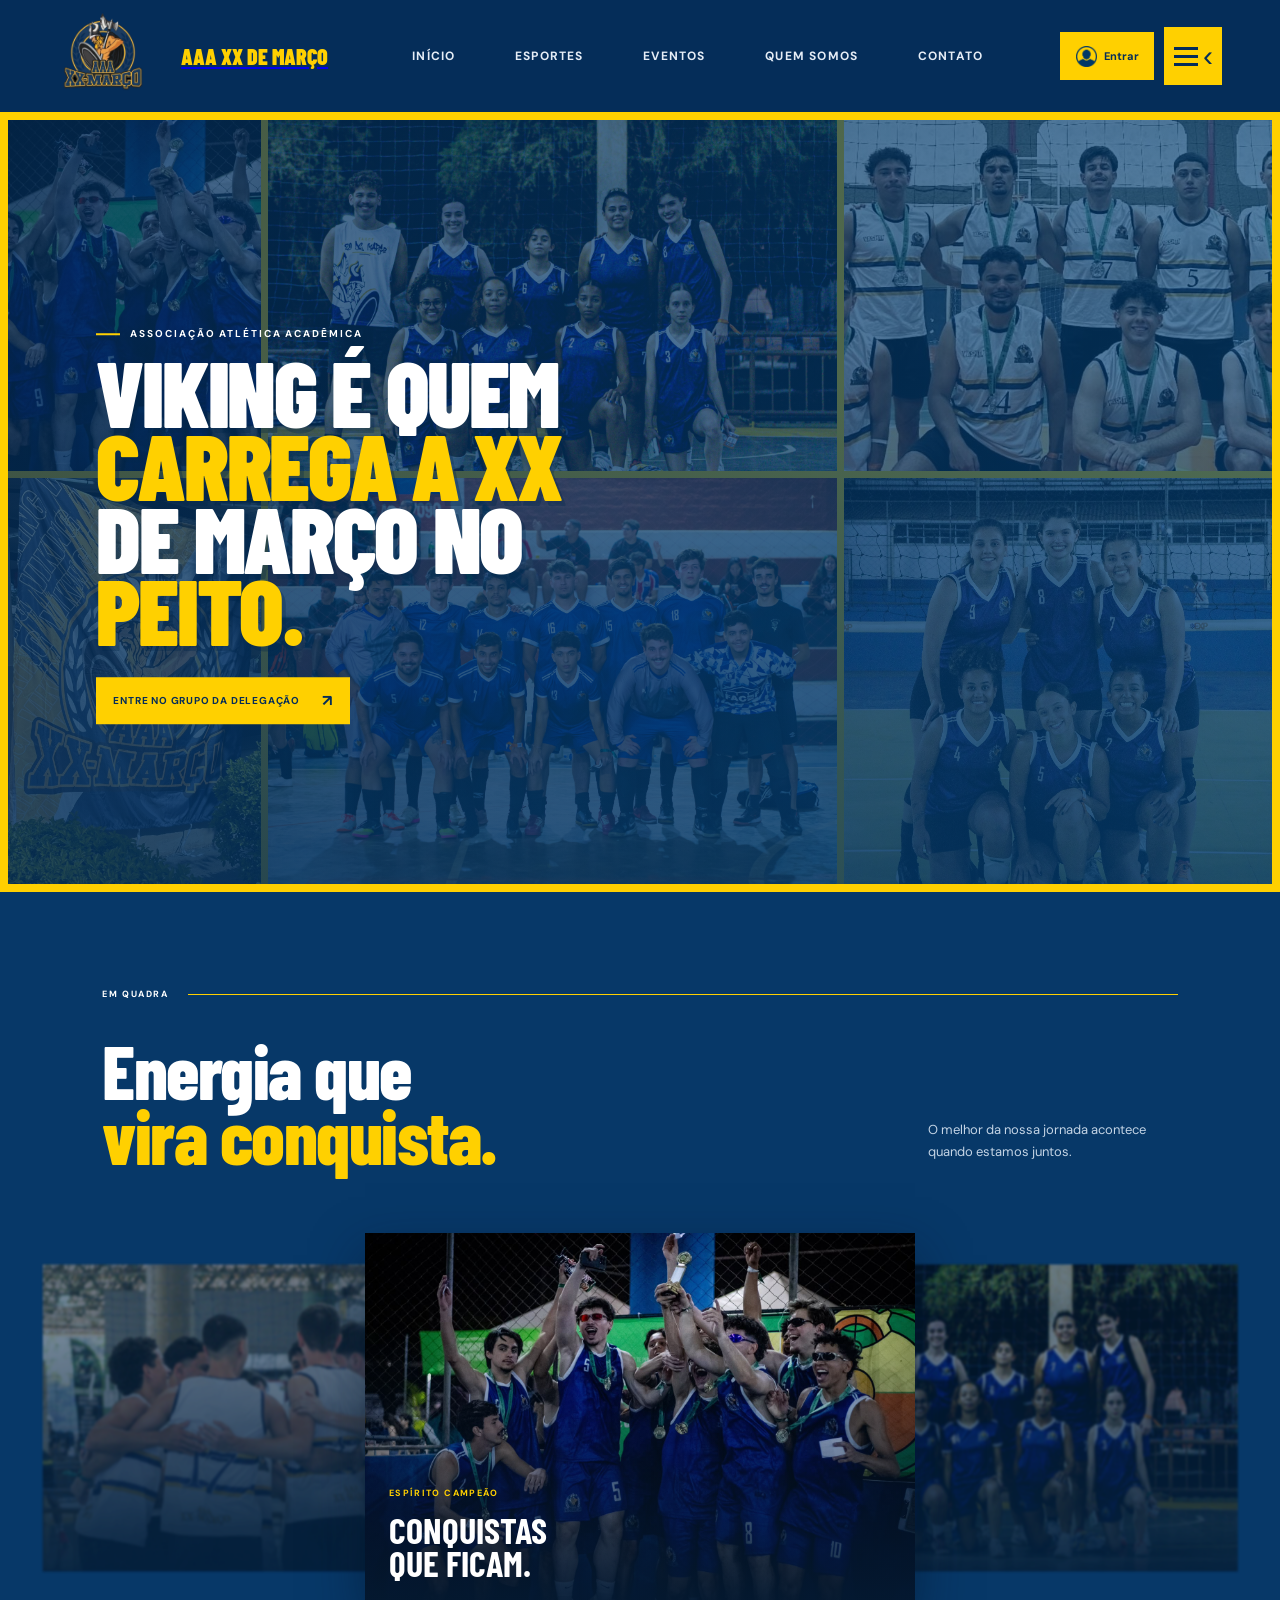
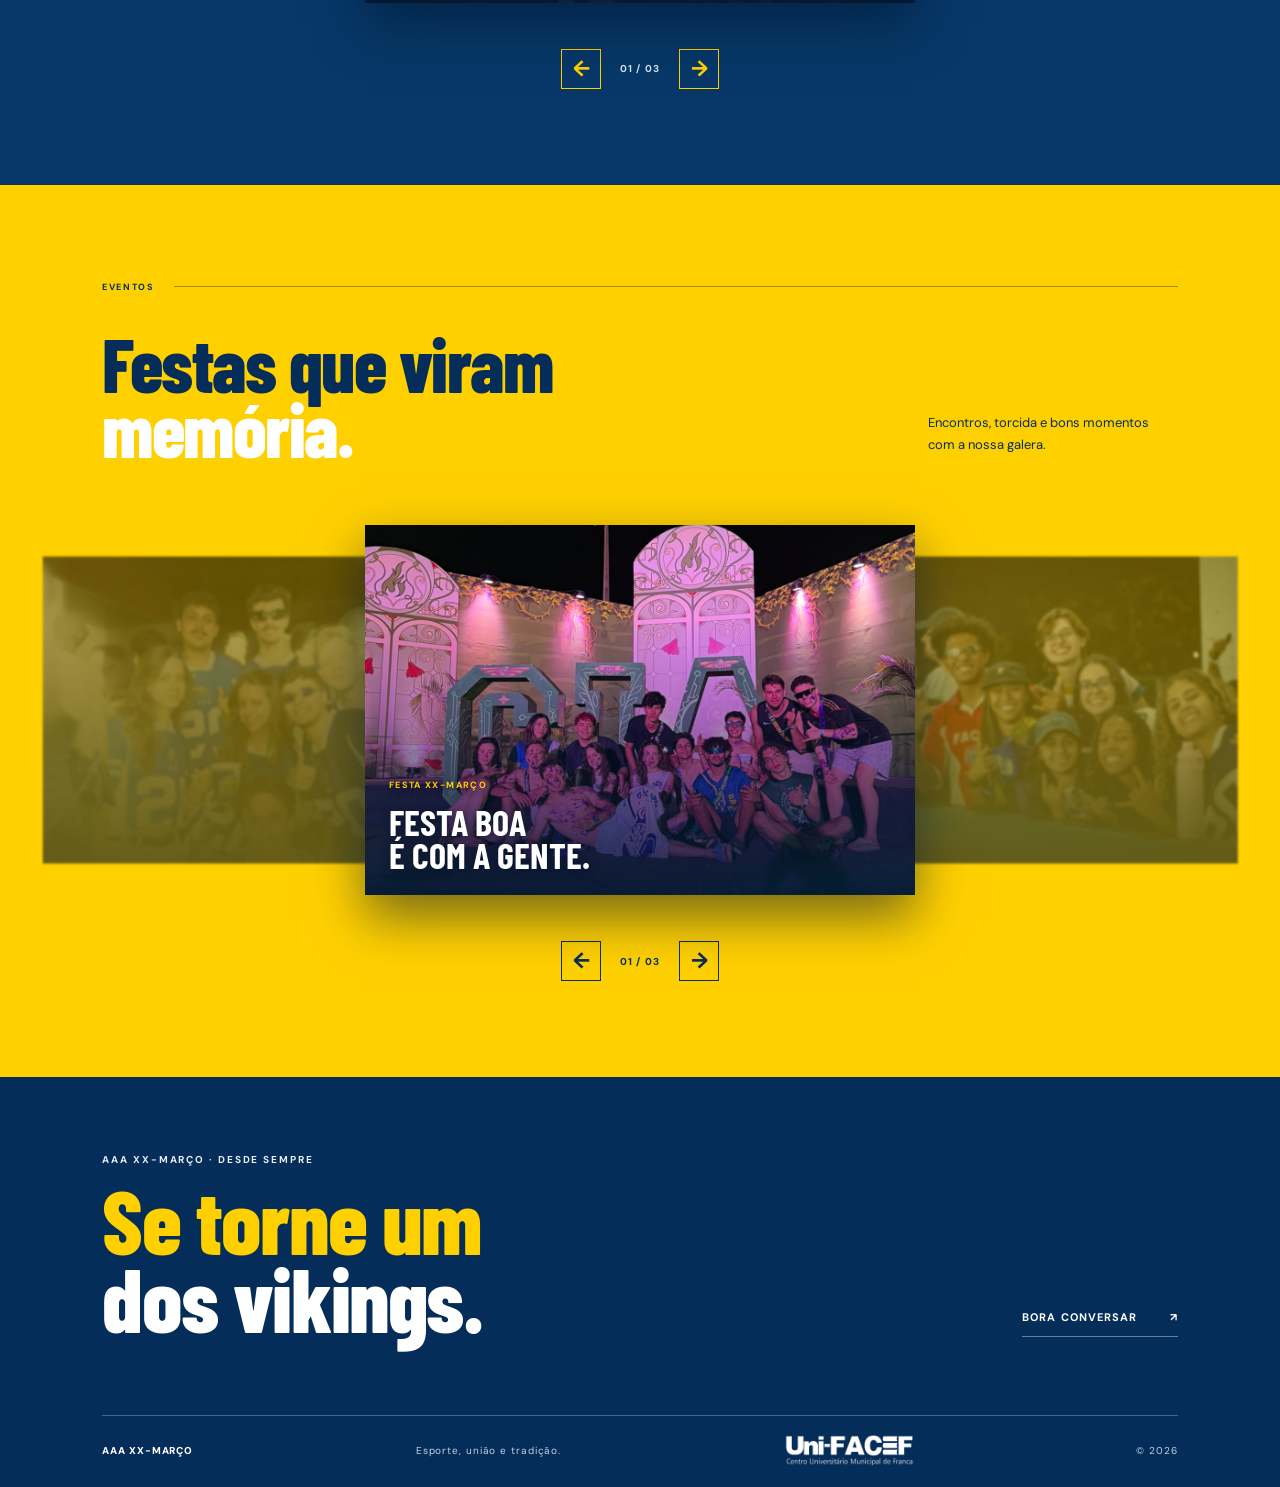
==== commit 6a40f014: "atualização tela de login/quemsomos" ====
--- a/index.html
+++ b/index.html
@@ -4,6 +4,7 @@
   <meta charset="utf-8">
   <meta name="viewport" content="width=device-width, initial-scale=1">
   <meta name="theme-color" content="#06366b">
+  <link rel="icon" type="image/png" href="assets/escudo.png">
   <meta name="description" content="Associação Atlética Acadêmica XX-Março — esporte, união e conquistas." />
   <title>AAA XX-Março | Esporte e tradição</title>
   <link rel="preconnect" href="https://fonts.googleapis.com">
@@ -23,9 +24,15 @@
         <a class="nav-link" href="#contato">Contato</a>
         <img class="nav-axe" src="assets/machado-nav.png" alt="" aria-hidden="true">
       </nav>
-      <button class="menu-toggle" type="button" aria-label="Abrir menu da conta" aria-expanded="false" aria-controls="account-menu">
-        <span class="menu-lines"><i></i><i></i><i></i></span><span class="menu-arrow">‹</span>
-      </button>
+      <div class="header-actions">
+        <button class="login-button" type="button" data-login-button aria-label="Entrar na Área do Atleta">
+          <img class="login-icon" src="assets/image-removebg-preview%20(1).png" alt="" aria-hidden="true"><span data-login-label>Entrar</span>
+        </button>
+        <div class="user-greeting" data-user-greeting hidden><img class="login-icon" src="assets/image-removebg-preview%20(1).png" alt="" aria-hidden="true"><span data-user-name></span></div>
+        <button class="menu-toggle" type="button" aria-label="Abrir menu da conta" aria-expanded="false" aria-controls="account-menu">
+          <span class="menu-lines"><i></i><i></i><i></i></span><span class="menu-arrow">‹</span>
+        </button>
+      </div>
     </header>
 
     <main>
@@ -45,25 +52,39 @@
       <section class="events section-wrap" id="em-quadra">
         <div class="section-label"><span>EM QUADRA</span><i></i></div>
         <div class="section-heading"><h2>Energia que<br><em>vira conquista.</em></h2><p>O melhor da nossa jornada acontece quando estamos juntos.</p></div>
-        <div class="event-cards">
+        <div class="event-carousel" data-carousel aria-label="Conquistas da equipe">
+          <div class="event-cards" role="group" aria-label="Fotos do carrossel">
           <article class="event-card"><img src="assets/conquista.jpeg" alt="Comemoração de vitória da equipe"><div class="card-meta"><span>ESPÍRITO CAMPEÃO</span></div><h3>Conquistas<br>que ficam.</h3></article>
           <article class="event-card"><img src="assets/time-feminino.jpeg" alt="Equipe feminina em jogo"><div class="card-meta"><span>NA QUADRA</span></div><h3>Jogo, raça<br>e união.</h3></article>
           <article class="event-card"><img src="assets/equipe-em-uniao.jpeg" alt="Equipe reunida em um abraço antes do jogo"><div class="card-meta"><span>SEMPRE JUNTOS</span></div><h3>Uma história<br>em movimento.</h3></article>
+          </div>
+          <div class="carousel-controls">
+            <button class="carousel-button" type="button" data-carousel-prev aria-label="Foto anterior">←</button>
+            <span class="carousel-status" aria-live="polite">01 / 03</span>
+            <button class="carousel-button" type="button" data-carousel-next aria-label="Próxima foto">→</button>
+          </div>
         </div>
       </section>
 
       <section class="events section-wrap event-gatherings" id="eventos">
         <div class="section-label"><span>EVENTOS</span><i></i></div>
         <div class="section-heading"><h2>Festas que viram<br><em>memória.</em></h2><p>Encontros, torcida e bons momentos com a nossa galera.</p></div>
-        <div class="event-cards">
+        <div class="event-carousel" data-carousel aria-label="Eventos e festas">
+          <div class="event-cards" role="group" aria-label="Fotos do carrossel">
           <article class="event-card party-card"><img src="assets/festa-xx-marco.jpeg" alt="Integrantes da XX-Março em uma festa"><div class="card-meta"><span>FESTA XX-MARÇO</span></div><h3>Festa boa<br>é com a gente.</h3></article>
           <article class="event-card party-card"><img src="assets/festa-torcida.jpeg" alt="Torcida reunida em uma festa"><div class="card-meta"><span>NOSSA GALERA</span></div><h3>Celebrar<br>também é nosso.</h3></article>
           <article class="event-card party-card"><img src="assets/evento-galera.jpeg" alt="Integrantes da equipe reunidos em um evento"><div class="card-meta"><span>NOSSO TIME</span></div><h3>Juntos em<br>cada momento.</h3></article>
+          </div>
+          <div class="carousel-controls">
+            <button class="carousel-button" type="button" data-carousel-prev aria-label="Foto anterior">←</button>
+            <span class="carousel-status" aria-live="polite">01 / 03</span>
+            <button class="carousel-button" type="button" data-carousel-next aria-label="Próxima foto">→</button>
+          </div>
         </div>
       </section>
 
       <section class="contact section-wrap" id="contato">
-        <div class="contact-main"><div><p class="eyebrow">AAA XX-MARÇO · DESDE SEMPRE</p><h2><span class="contact-highlight">Se torne um</span><br><em>dos vikings.</em></h2></div><a href="mailto:contato@xxmarco.com.br" class="contact-link">Bora conversar <span>↗</span></a></div>
+        <div class="contact-main"><div><p class="eyebrow">AAA XX-MARÇO · DESDE SEMPRE</p><h2><span class="contact-highlight">Se torne um</span><br><em>dos vikings.</em></h2></div><a href="https://api.whatsapp.com/send/?phone=5516992155604&amp;text=Ol%C3%A1+Sabrina%21+%EF%BF%BD%EF%BF%BD%0ATenho+interesse+em+participar+da+gest%C3%A3o+da+XX+de+Mar%C3%A7o.+&amp;type=phone_number&amp;app_absent=0" class="contact-link" target="_blank" rel="noopener noreferrer">Bora conversar <span>↗</span></a></div>
         <footer class="contact-footer"><a href="#inicio">AAA XX-MARÇO</a><span>Esporte, união e tradição.</span><a class="partner-link" href="https://www.unifacef.com.br/" target="_blank" rel="noopener noreferrer" aria-label="Visitar o site da Uni-FACEF"><img class="partner-logo" src="assets/uni-facef.png" alt="Uni-FACEF — Centro Universitário Municipal de Franca"></a><span>© 2026</span></footer>
       </section>
     </main>
@@ -73,7 +94,7 @@
   <aside class="account-menu" id="account-menu" aria-hidden="true" aria-label="Menu da conta">
     <div class="drawer-top"><span>ÁREA DO ATLETA</span><button class="menu-close" type="button" aria-label="Fechar menu">×</button></div>
     <p class="drawer-title">Tudo em<br><em>um só lugar.</em></p>
-    <nav aria-label="Menu da conta"><a href="#perfil">Perfil<i>↗</i></a><a href="#carrinho">Carrinho<i>↗</i></a><a href="#historico">Histórico<i>↗</i></a></nav>
+    <nav aria-label="Menu da conta"><a href="login.html" data-profile-link data-authenticated-href="#perfil">Perfil<i>↗</i></a><a href="#carrinho">Carrinho<i>↗</i></a><a href="#historico">Histórico<i>↗</i></a><a href="#gestao" data-management-tab hidden>Gestão<i>↗</i></a></nav>
     <div class="drawer-foot"><span>AAA XX-MARÇO</span><span>JUNTOS SOMOS MAIS.</span></div>
   </aside>
   <script src="script.js"></script>
--- a/styles.css
+++ b/styles.css
@@ -388,3 +388,129 @@
 .hero-actions{display:flex;flex-direction:column;align-items:flex-start;gap:10px;margin-top:31px}
 .hero-actions .hero-cta{margin-top:0}
 @media(max-width:760px){.hero-actions{gap:8px;margin-top:24px}}
+
+/* Nossa equipe organizada em categorias com cartões centralizados. */
+.team-category{margin-top:46px}
+.team-category-heading{margin:0 auto 22px;text-align:center}
+.team-category-heading h3{margin:0;color:var(--yellow);font:800 clamp(28px,3vw,38px)/1 var(--font-display);text-transform:uppercase}
+.team-category-heading p{margin:8px 0 0;color:#d0ddeb;font-size:12px;font-weight:700;letter-spacing:.12em;text-transform:uppercase}
+.team-category .team-grid{display:flex;flex-wrap:wrap;justify-content:center;align-items:stretch;gap:20px}
+.team-category .team-card{flex:0 1 340px;width:100%;max-width:380px}
+@media(max-width:900px){.team-category .team-card{flex-basis:calc(50% - 10px)}}
+@media(max-width:520px){.team-category{margin-top:36px}.team-category .team-card{flex-basis:min(100%,380px)}}
+
+/* Mantém visíveis os rostos da fileira superior na foto feminina do topo. */
+.photo-three img{object-position:center top}
+
+/* Carrossel em perspectiva para eventos e conquistas. */
+.event-carousel{position:relative;margin-top:4px;perspective:1400px}
+.event-carousel .event-cards{position:relative;display:block;height:430px;overflow:visible;isolation:isolate}
+.event-carousel .event-card{position:absolute;top:18px;left:50%;width:min(62%,550px);height:370px;min-height:0;aspect-ratio:auto;margin:0;padding:24px;transform-style:preserve-3d;transition:transform .65s cubic-bezier(.2,.75,.2,1),filter .5s,opacity .5s,box-shadow .5s;will-change:transform,filter}
+.event-carousel .event-card[data-position="active"]{z-index:3;opacity:1;filter:none;transform:translateX(-50%) translateZ(80px) scale(1);box-shadow:0 22px 48px #00142c88}
+.event-carousel .event-card[data-position="previous"]{z-index:2;opacity:.62;filter:blur(1.5px) brightness(.72);transform:translateX(-118%) translateZ(-90px) rotateY(12deg) scale(.83)}
+.event-carousel .event-card[data-position="next"]{z-index:2;opacity:.62;filter:blur(1.5px) brightness(.72);transform:translateX(18%) translateZ(-90px) rotateY(-12deg) scale(.83)}
+.event-carousel .event-card[data-position="hidden"]{z-index:0;opacity:0;filter:blur(4px);pointer-events:none;transform:translateX(-50%) translateZ(-180px) scale(.62)}
+.event-carousel .event-card:not([data-position="active"]) .card-meta,.event-carousel .event-card:not([data-position="active"]) h3{opacity:0;visibility:hidden}
+.event-carousel .card-meta,.event-carousel .event-card h3{transition:opacity .25s,visibility .25s}
+.carousel-controls{display:flex;align-items:center;justify-content:center;gap:18px;margin-top:4px}
+.carousel-button{display:grid;width:40px;height:40px;place-items:center;border:1px solid var(--yellow);background:transparent;color:var(--yellow);font:700 22px/1 var(--font-body);cursor:pointer;transition:background .2s,color .2s,transform .2s}
+.carousel-button:hover,.carousel-button:focus-visible{background:var(--yellow);color:var(--navy);transform:scale(1.08)}
+.carousel-status{min-width:42px;color:#d7e4f0;font-size:10px;font-weight:700;letter-spacing:.12em;text-align:center}
+@media(max-width:900px){.event-carousel .event-cards{height:390px}.event-carousel .event-card{width:68%;height:335px}.event-carousel .event-card[data-position="previous"]{transform:translateX(-118%) translateZ(-90px) rotateY(10deg) scale(.8)}.event-carousel .event-card[data-position="next"]{transform:translateX(18%) translateZ(-90px) rotateY(-10deg) scale(.8)}}
+@media(max-width:620px){.event-carousel .event-cards{height:330px}.event-carousel .event-card{top:10px;width:84%;height:285px;padding:17px}.event-carousel .event-card[data-position="previous"]{transform:translateX(-112%) translateZ(-90px) rotateY(8deg) scale(.76)}.event-carousel .event-card[data-position="next"]{transform:translateX(12%) translateZ(-90px) rotateY(-8deg) scale(.76)}.carousel-controls{margin-top:0}}
+@media(max-width:420px){.event-carousel .event-cards{height:300px}.event-carousel .event-card{height:260px}}
+@media(prefers-reduced-motion:reduce){.event-carousel .event-card{transition:none}}
+
+/* Controles azuis no carrossel de festas para contrastar com o fundo amarelo. */
+.event-gatherings .carousel-button{border-color:var(--navy);color:var(--navy)}
+.event-gatherings .carousel-button:hover,.event-gatherings .carousel-button:focus-visible{background:var(--navy);color:var(--yellow)}
+.event-gatherings .carousel-status{color:var(--navy)}
+
+/* Botão de login e identificação do atleta junto ao menu. */
+.header-actions{display:flex;align-items:center;gap:10px;flex:0 0 auto}
+.login-button,.user-greeting{display:flex;min-width:112px;height:58px;align-items:center;justify-content:center;gap:9px;padding:0 12px;border:0;background:var(--yellow);color:var(--navy);font:700 11px/1 var(--font-body);text-decoration:none}
+.login-button{cursor:pointer;transition:transform .22s,box-shadow .22s}
+.login-button:hover,.login-button:focus-visible{transform:rotate(-3deg) scale(1.04);box-shadow:4px 4px 0 var(--white)}
+.login-button:active{transform:rotate(2deg) scale(.96)}
+.login-icon{width:24px;height:24px;flex:0 0 auto;object-fit:contain;filter:brightness(0) invert(1)}
+.user-greeting{max-width:190px;justify-content:flex-start}
+.user-greeting [data-user-name]{overflow:hidden;text-overflow:ellipsis;white-space:nowrap}
+@media(max-width:1100px){.login-button,.user-greeting{height:50px;min-width:92px;padding:0 9px}.login-icon{width:21px;height:21px}}
+@media(max-width:760px) and (min-width:621px){.header-actions{gap:7px}.login-button,.user-greeting{height:44px;min-width:42px;padding:0 8px;font-size:10px}}
+@media(max-width:620px){.site-header{grid-template-columns:minmax(0,1fr) auto}.header-actions{grid-column:2;grid-row:1;gap:6px}.login-button,.user-greeting{height:42px;min-width:42px;padding:0 8px}.login-button [data-login-label]{display:none}.user-greeting{max-width:122px}.user-greeting [data-user-name]{max-width:78px;font-size:9px}.login-icon{width:19px;height:19px}.menu-toggle{width:42px;height:42px}}
+@media(max-width:420px){.site-header{grid-template-columns:minmax(0,1fr) auto}.header-actions{gap:5px}.login-button,.user-greeting,.menu-toggle{height:38px;min-height:38px}.login-button,.user-greeting{min-width:38px;padding:0 6px}.user-greeting{max-width:105px}.user-greeting [data-user-name]{max-width:64px}.menu-toggle{width:38px}}
+@media(max-width:760px){.login-button{width:42px;min-width:42px;padding:0}.login-button [data-login-label]{display:none}}
+
+/* Ajuste do botão Entrar e ícone azul. */
+.login-button{min-width:94px;height:48px;gap:7px;padding:0 9px}
+.login-button .login-icon,.user-greeting .login-icon{width:21px;height:21px;filter:brightness(0) saturate(100%) invert(16%) sepia(77%) saturate(1574%) hue-rotate(186deg) brightness(90%) contrast(103%)}
+@media(max-width:1100px){.login-button{min-width:84px;height:44px}}
+@media(max-width:760px) and (min-width:621px){.login-button{width:38px;min-width:38px;height:38px;padding:0}.login-button .login-icon{width:19px;height:19px}}
+@media(max-width:620px){.login-button{width:38px;min-width:38px;height:38px;padding:0}.login-button .login-icon{width:18px;height:18px}}
+
+/* Página estática de login e cadastro. */
+.login-page{min-height:100vh;background:var(--navy)}
+.auth-screen{position:relative;display:grid;min-height:100svh;place-items:center;padding:42px 18px;background:linear-gradient(135deg,#031b36dd,#052d59c9),url("assets/conquista.jpeg") center 42%/cover fixed}
+.auth-back{position:absolute;top:26px;left:clamp(20px,5vw,72px);color:#fff;text-decoration:none;font-size:12px;font-weight:700;transition:color .2s,transform .2s}
+.auth-back:hover{color:var(--yellow);transform:translateX(-3px)}
+.auth-panel{width:min(100%,430px);padding:32px clamp(24px,6vw,48px) 30px;border:1px solid #ffd00066;border-radius:22px;background:linear-gradient(145deg,#052d59f5,#073868f0);box-shadow:0 28px 80px #00142c99;text-align:center}
+.auth-logo{display:block;width:94px;height:94px;margin:0 auto 10px;object-fit:contain;filter:drop-shadow(0 6px 14px #00162d88)}
+.auth-eyebrow{margin:0;color:var(--yellow);font-size:9px;font-weight:700;letter-spacing:.2em}
+.auth-panel h1{margin:10px 0 24px;font:900 48px/.86 var(--font-display);text-transform:uppercase}
+.auth-panel h1 em{color:var(--yellow);font-style:normal}
+.auth-form{display:grid;gap:9px;text-align:left}
+.auth-form label{margin-top:5px;color:#e7eef6;font-size:11px;font-weight:700;letter-spacing:.04em}
+.auth-form input{width:100%;height:46px;padding:0 14px;border:1px solid #ffffff42;border-radius:8px;outline:none;background:#021d3d99;color:#fff;font:500 13px var(--font-body);transition:border .2s,box-shadow .2s}
+.auth-form input::placeholder{color:#aebed0}
+.auth-form input:focus{border-color:var(--yellow);box-shadow:0 0 0 3px #ffd00022}
+.auth-submit{display:flex;align-items:center;justify-content:space-between;margin-top:12px;padding:14px 16px;border:0;border-radius:8px;background:var(--yellow);color:var(--navy);font:700 12px var(--font-body);letter-spacing:.08em;text-transform:uppercase;cursor:pointer;transition:transform .22s,box-shadow .22s,background .22s}
+.auth-submit:hover,.auth-submit:focus-visible{transform:translateY(-2px);box-shadow:4px 4px 0 #fff;background:#ffe15a}
+.auth-submit span,.auth-switch span{font-size:17px}
+.auth-message{min-height:0;margin:0;color:#fff;font-size:11px;line-height:1.5}
+.auth-message:not(:empty){margin-top:3px}
+.auth-divider{display:flex;align-items:center;gap:12px;margin:20px 0 13px;color:#c4d4e5;font-size:8px;font-weight:700;letter-spacing:.14em}
+.auth-divider::before,.auth-divider::after{height:1px;flex:1;background:#ffffff40;content:""}
+.auth-switch{display:inline-flex;align-items:center;gap:22px;padding:7px 0;border:0;background:transparent;color:var(--yellow);font:700 13px var(--font-body);cursor:pointer;transition:gap .2s}
+.auth-switch:hover{gap:30px}
+.auth-register{margin-top:20px;padding-top:20px;border-top:1px solid #ffffff35}
+.auth-register h2{margin:0 0 4px;color:#fff;font:800 26px var(--font-display);text-transform:uppercase}
+.auth-return{justify-self:center;margin-top:3px;font-size:11px}
+.auth-note{margin:20px 0 0;color:#c4d4e5;font-size:10px;line-height:1.5}
+.auth-footer{position:absolute;right:20px;bottom:12px;left:20px;margin:0;color:#ffffffb0;font-size:8px;font-weight:700;letter-spacing:.14em;text-align:center}
+@media(max-width:520px){.auth-screen{padding:72px 15px 44px;background-attachment:scroll}.auth-panel{padding:26px 23px 24px;border-radius:18px}.auth-logo{width:82px;height:82px}.auth-panel h1{font-size:42px}.auth-back{top:24px;left:20px}}
+
+/* Guias independentes para Login e Cadastro. */
+.auth-tabs{display:grid;grid-template-columns:1fr 1fr;gap:4px;margin:23px 0 20px;padding:4px;border:1px solid #ffffff32;border-radius:10px;background:#021d3d88}
+.auth-tab{min-height:40px;border:0;border-radius:7px;background:transparent;color:#cfdae7;font:700 11px var(--font-body);letter-spacing:.08em;text-transform:uppercase;cursor:pointer;transition:background .2s,color .2s,transform .2s}
+.auth-tab:hover{color:#fff;transform:translateY(-1px)}
+.auth-tab.is-active{background:var(--yellow);color:var(--navy)}
+.auth-tab:focus-visible{outline:2px solid #fff;outline-offset:2px}
+.auth-divider,.auth-switch{display:none}
+.auth-register{margin-top:0;padding-top:0;border-top:0}
+.auth-screen{position:relative;isolation:isolate;overflow:hidden;background:var(--navy)}
+.auth-screen::after{position:absolute;z-index:1;inset:0;background:linear-gradient(135deg,#031b36dd,#052d59c9);content:"";pointer-events:none}
+.auth-photo-layer{position:absolute;z-index:0;inset:0;background-position:center 42%;background-size:cover;opacity:0;transform:scale(1.035);transition:opacity 1.2s ease;pointer-events:none}
+.auth-photo-layer.is-active{opacity:1}
+.auth-back,.auth-panel,.auth-footer{z-index:2}
+@media(prefers-reduced-motion:reduce){.auth-photo-layer{transition:none}}
+.auth-prompt{margin:6px 0 0;color:#d3deea;font-size:11px;text-align:center}
+.auth-prompt button{padding:0;border:0;background:transparent;color:var(--yellow);font:700 11px var(--font-body);cursor:pointer}
+.auth-prompt button:hover{text-decoration:underline}
+
+.auth-register-panel{margin-top:0}
+.auth-verification{margin-top:0;text-align:center}
+.auth-verification h2{margin:8px 0;color:#fff;font:800 30px var(--font-display);text-transform:uppercase}
+.auth-verification>p:not(.verification-note){margin:0 0 18px;color:#d3deea;font-size:12px;line-height:1.55}
+.auth-verification strong{display:block;margin-top:4px;color:var(--yellow);overflow-wrap:anywhere}
+.verification-icon{display:grid;width:48px;height:48px;margin:0 auto 10px;place-items:center;border:1px solid var(--yellow);border-radius:50%;color:var(--yellow);font-size:22px}
+#verification-code{text-align:center;font-size:20px;letter-spacing:.35em}
+.verification-resend{margin-top:14px;padding:4px 0;border:0;background:transparent;color:var(--yellow);font:700 11px var(--font-body);cursor:pointer}
+.verification-resend:hover{text-decoration:underline}
+.verification-note{margin:9px 0 0;color:#b7c8da;font-size:9px;line-height:1.5}
+.auth-success{display:flex;min-height:52px;align-items:center;justify-content:center;gap:12px;margin:22px 0 8px;padding:12px 16px;border:1px solid #ffe46b;border-radius:8px;background:var(--yellow);color:var(--navy);font-size:12px;font-weight:800;letter-spacing:.04em;text-align:center;box-shadow:0 7px 20px #00162d55}
+.auth-success img{width:19px;height:19px;flex:0 0 auto;object-fit:contain;filter:brightness(0) invert(1) drop-shadow(0 1px 1px #052d59)}
+@media(max-width:420px){.auth-success{gap:8px;padding:11px 9px;font-size:11px}.auth-success img{width:16px;height:16px}}
+
+/* Balão temporário de sucesso após validar o código. */
+.auth-success{position:fixed;z-index:20;top:26px;left:50%;width:max-content;max-width:calc(100vw - 30px);margin:0;transform:translateX(-50%);animation:success-toast-in .35s ease-out both}
+@keyframes success-toast-in{from{opacity:0;transform:translate(-50%,-12px) scale(.96)}to{opacity:1;transform:translate(-50%,0) scale(1)}}
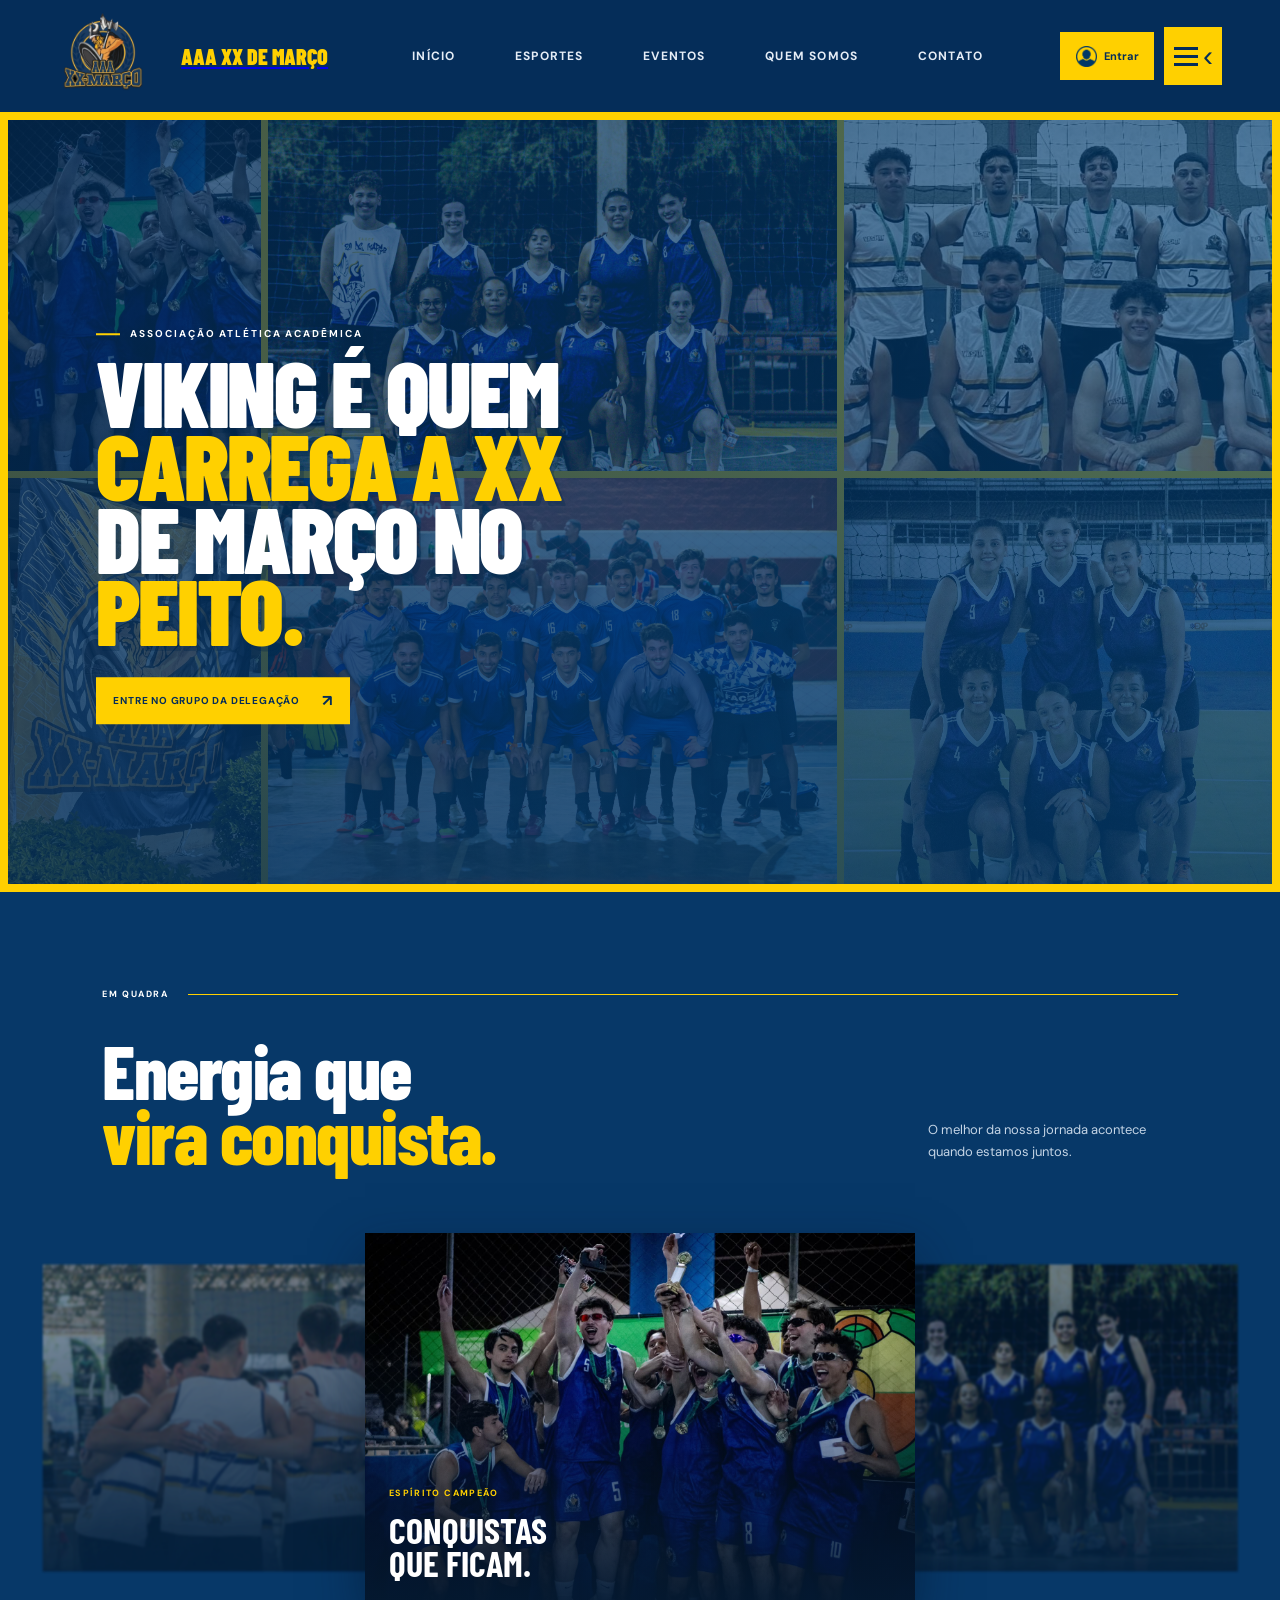
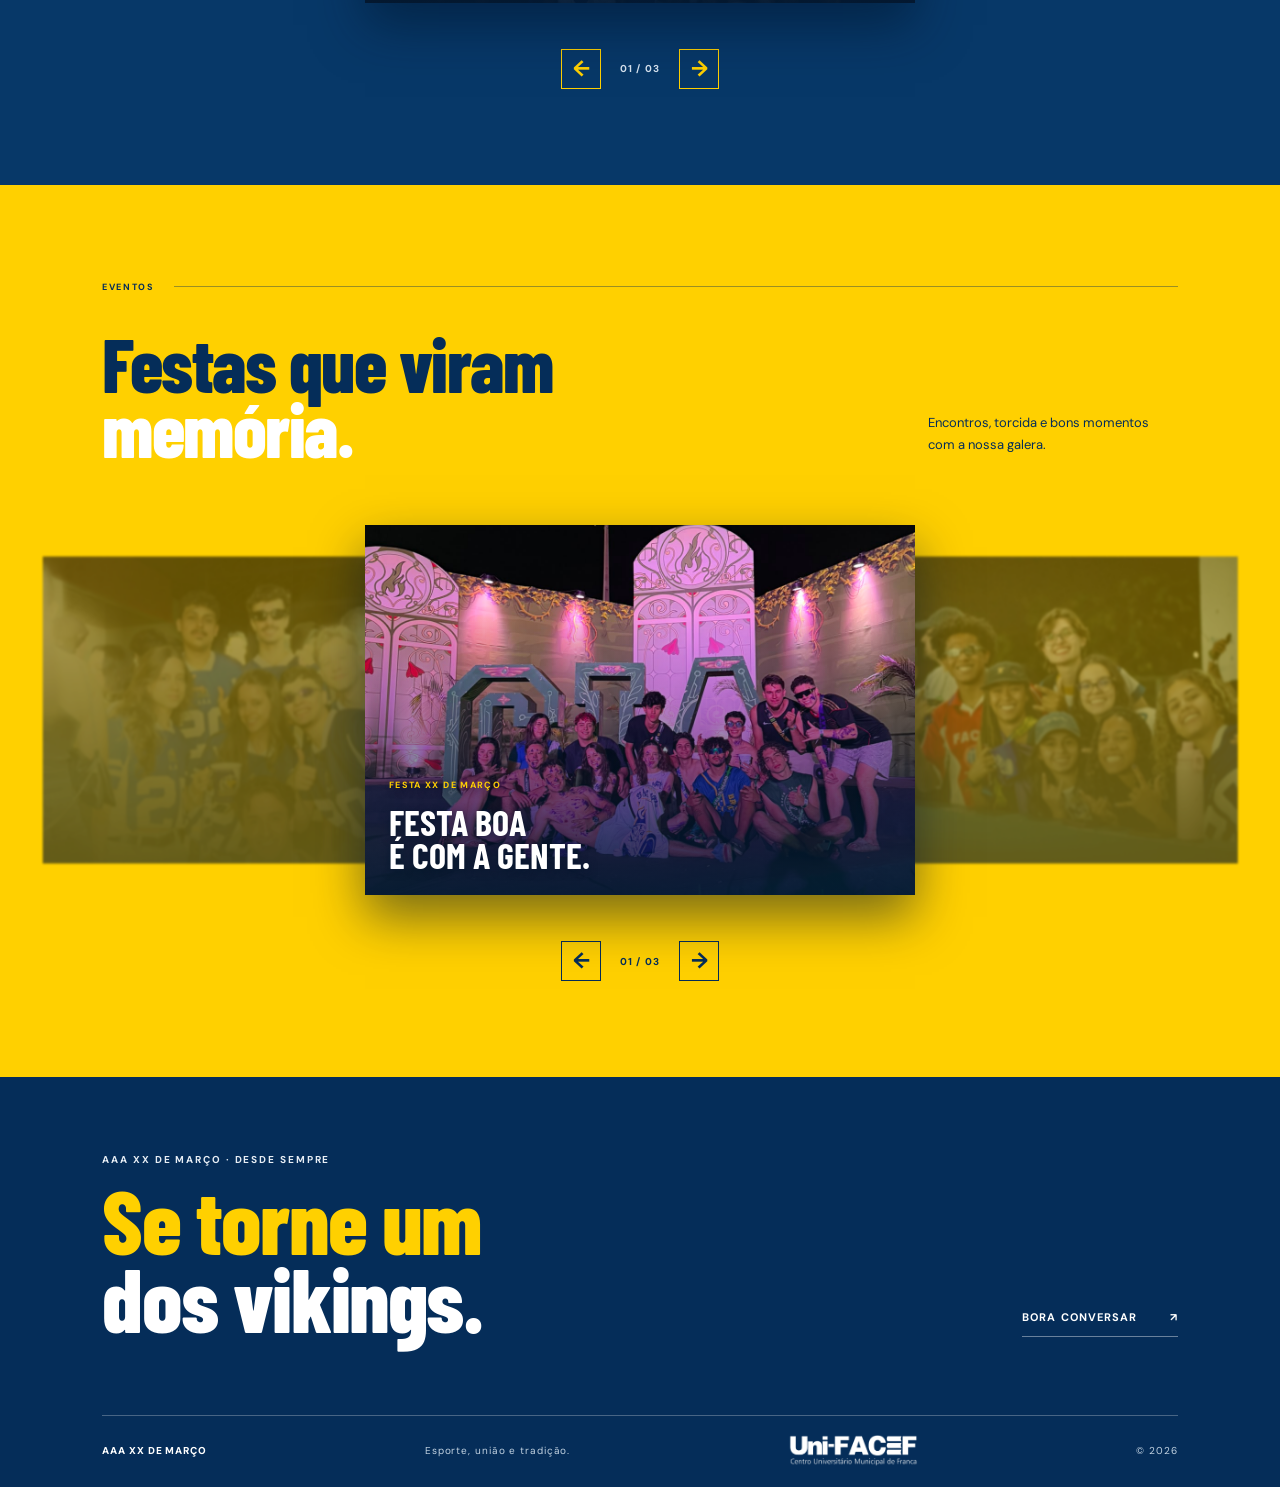
==== commit ea31519b: "Textos incorretos" ====
--- a/index.html
+++ b/index.html
@@ -5,8 +5,8 @@
   <meta name="viewport" content="width=device-width, initial-scale=1">
   <meta name="theme-color" content="#06366b">
   <link rel="icon" type="image/png" href="assets/escudo.png">
-  <meta name="description" content="Associação Atlética Acadêmica XX-Março — esporte, união e conquistas." />
-  <title>AAA XX-Março | Esporte e tradição</title>
+  <meta name="description" content="Associação Atlética Acadêmica XX DE MARÇO — esporte, união e conquistas." />
+  <title>AAA XX DE MARÇO | Esporte e tradição</title>
   <link rel="preconnect" href="https://fonts.googleapis.com">
   <link rel="preconnect" href="https://fonts.gstatic.com" crossorigin>
   <link href="https://fonts.googleapis.com/css2?family=Barlow+Condensed:wght@500;600;700;800;900&family=DM+Sans:wght@400;500;600;700&display=swap" rel="stylesheet">
@@ -15,7 +15,7 @@
 <body>
   <div class="site-shell">
     <header class="site-header" id="inicio">
-      <a class="brand" href="#inicio" aria-label="AAA XX-Março — início"><img src="assets/escudo.png" alt="Escudo da AAA XX-Março"><span class="brand-title"><img class="brand-axe" src="assets/machado-nav.png" alt="" aria-hidden="true">AAA XX DE MARÇO</span></a>
+      <a class="brand" href="#inicio" aria-label="AAA XX DE MARÇO — início"><img src="assets/escudo.png" alt="Escudo da AAA XX DE MARÇO"><span class="brand-title"><img class="brand-axe" src="assets/machado-nav.png" alt="" aria-hidden="true">AAA XX DE MARÇO</span></a>
       <nav class="main-nav" aria-label="Navegação principal">
         <a class="nav-link active" href="#inicio">Início</a>
         <a class="nav-link" href="#em-quadra">Esportes</a>
@@ -36,10 +36,10 @@
     </header>
 
     <main>
-      <section class="hero" aria-label="Destaques da AAA XX-Março">
+      <section class="hero" aria-label="Destaques da AAA XX DE MARÇO">
         <div class="photo-grid">
           <figure class="photo photo-one"><img src="assets/conquista.jpeg" alt="Atletas comemorando uma conquista"></figure>
-          <figure class="photo photo-two"><img src="assets/bandeira.jpeg" alt="Bandeira da AAA XX-Março"></figure>
+          <figure class="photo photo-two"><img src="assets/bandeira.jpeg" alt="Bandeira da AAA XX DE MARÇO"></figure>
           <figure class="photo photo-three"><img src="assets/time-feminino.jpeg" alt="Equipe feminina reunida na quadra"></figure>
           <figure class="photo photo-four"><img src="assets/time-basquete.jpeg" alt="Equipe de basquete com medalhas"></figure>
           <figure class="photo photo-five"><img src="assets/equipe-quadra-completa.jpeg" alt="Equipe masculina reunida na quadra"></figure>
@@ -71,7 +71,7 @@
         <div class="section-heading"><h2>Festas que viram<br><em>memória.</em></h2><p>Encontros, torcida e bons momentos com a nossa galera.</p></div>
         <div class="event-carousel" data-carousel aria-label="Eventos e festas">
           <div class="event-cards" role="group" aria-label="Fotos do carrossel">
-          <article class="event-card party-card"><img src="assets/festa-xx-marco.jpeg" alt="Integrantes da XX-Março em uma festa"><div class="card-meta"><span>FESTA XX-MARÇO</span></div><h3>Festa boa<br>é com a gente.</h3></article>
+          <article class="event-card party-card"><img src="assets/festa-xx-marco.jpeg" alt="Integrantes da XX DE MARÇO em uma festa"><div class="card-meta"><span>FESTA XX DE MARÇO</span></div><h3>Festa boa<br>é com a gente.</h3></article>
           <article class="event-card party-card"><img src="assets/festa-torcida.jpeg" alt="Torcida reunida em uma festa"><div class="card-meta"><span>NOSSA GALERA</span></div><h3>Celebrar<br>também é nosso.</h3></article>
           <article class="event-card party-card"><img src="assets/evento-galera.jpeg" alt="Integrantes da equipe reunidos em um evento"><div class="card-meta"><span>NOSSO TIME</span></div><h3>Juntos em<br>cada momento.</h3></article>
           </div>
@@ -84,8 +84,8 @@
       </section>
 
       <section class="contact section-wrap" id="contato">
-        <div class="contact-main"><div><p class="eyebrow">AAA XX-MARÇO · DESDE SEMPRE</p><h2><span class="contact-highlight">Se torne um</span><br><em>dos vikings.</em></h2></div><a href="https://api.whatsapp.com/send/?phone=5516992155604&amp;text=Ol%C3%A1+Sabrina%21+%EF%BF%BD%EF%BF%BD%0ATenho+interesse+em+participar+da+gest%C3%A3o+da+XX+de+Mar%C3%A7o.+&amp;type=phone_number&amp;app_absent=0" class="contact-link" target="_blank" rel="noopener noreferrer">Bora conversar <span>↗</span></a></div>
-        <footer class="contact-footer"><a href="#inicio">AAA XX-MARÇO</a><span>Esporte, união e tradição.</span><a class="partner-link" href="https://www.unifacef.com.br/" target="_blank" rel="noopener noreferrer" aria-label="Visitar o site da Uni-FACEF"><img class="partner-logo" src="assets/uni-facef.png" alt="Uni-FACEF — Centro Universitário Municipal de Franca"></a><span>© 2026</span></footer>
+        <div class="contact-main"><div><p class="eyebrow">AAA XX DE MARÇO · DESDE SEMPRE</p><h2><span class="contact-highlight">Se torne um</span><br><em>dos vikings.</em></h2></div><a href="https://api.whatsapp.com/send/?phone=5516992155604&amp;text=Ol%C3%A1+Sabrina%21+%EF%BF%BD%EF%BF%BD%0ATenho+interesse+em+participar+da+gest%C3%A3o+da+XX+de+Mar%C3%A7o.+&amp;type=phone_number&amp;app_absent=0" class="contact-link" target="_blank" rel="noopener noreferrer">Bora conversar <span>↗</span></a></div>
+        <footer class="contact-footer"><a href="#inicio">AAA XX DE MARÇO</a><span>Esporte, união e tradição.</span><a class="partner-link" href="https://www.unifacef.com.br/" target="_blank" rel="noopener noreferrer" aria-label="Visitar o site da Uni-FACEF"><img class="partner-logo" src="assets/uni-facef.png" alt="Uni-FACEF — Centro Universitário Municipal de Franca"></a><span>© 2026</span></footer>
       </section>
     </main>
   </div>
@@ -95,7 +95,7 @@
     <div class="drawer-top"><span>ÁREA DO ATLETA</span><button class="menu-close" type="button" aria-label="Fechar menu">×</button></div>
     <p class="drawer-title">Tudo em<br><em>um só lugar.</em></p>
     <nav aria-label="Menu da conta"><a href="login.html" data-profile-link data-authenticated-href="#perfil">Perfil<i>↗</i></a><a href="#carrinho">Carrinho<i>↗</i></a><a href="#historico">Histórico<i>↗</i></a><a href="#gestao" data-management-tab hidden>Gestão<i>↗</i></a></nav>
-    <div class="drawer-foot"><span>AAA XX-MARÇO</span><span>JUNTOS SOMOS MAIS.</span></div>
+    <div class="drawer-foot"><span>AAA XX DE MARÇO</span><span>JUNTOS SOMOS MAIS.</span></div>
   </aside>
   <script src="script.js"></script>
 </body>
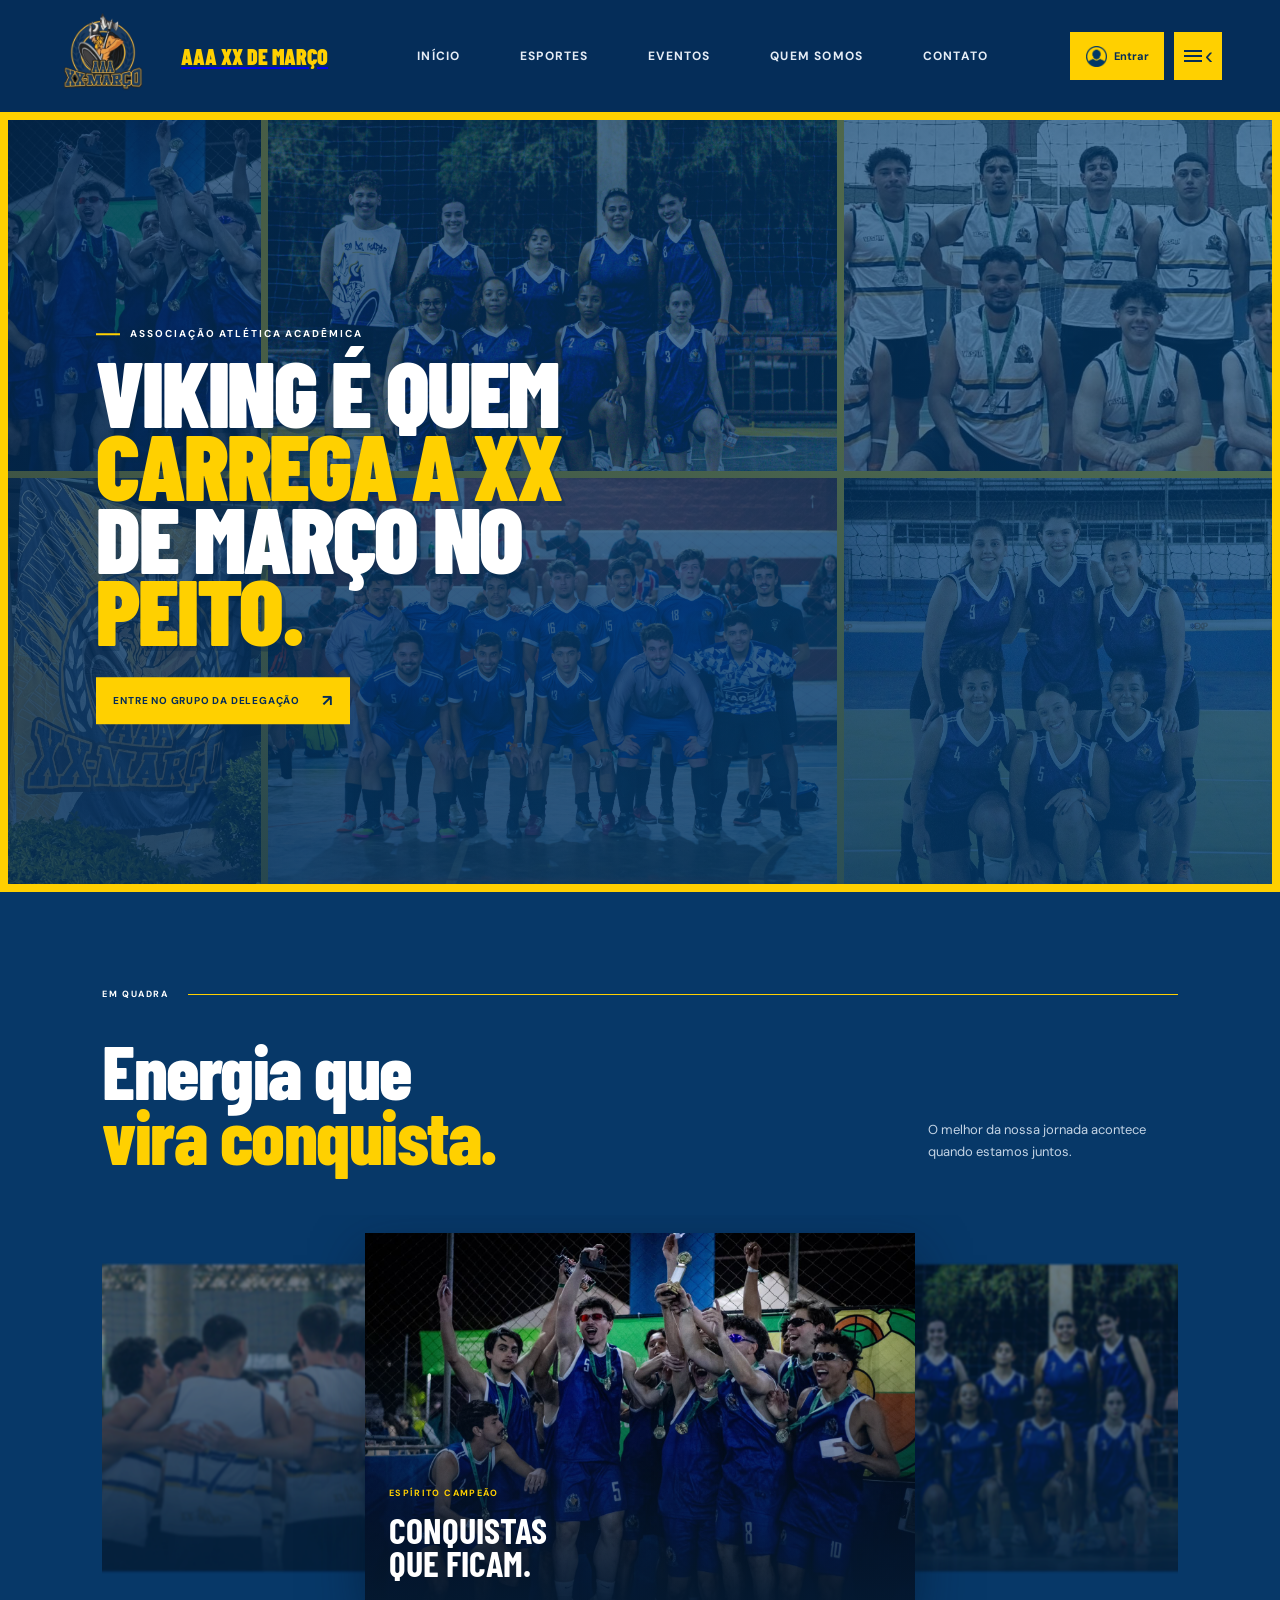
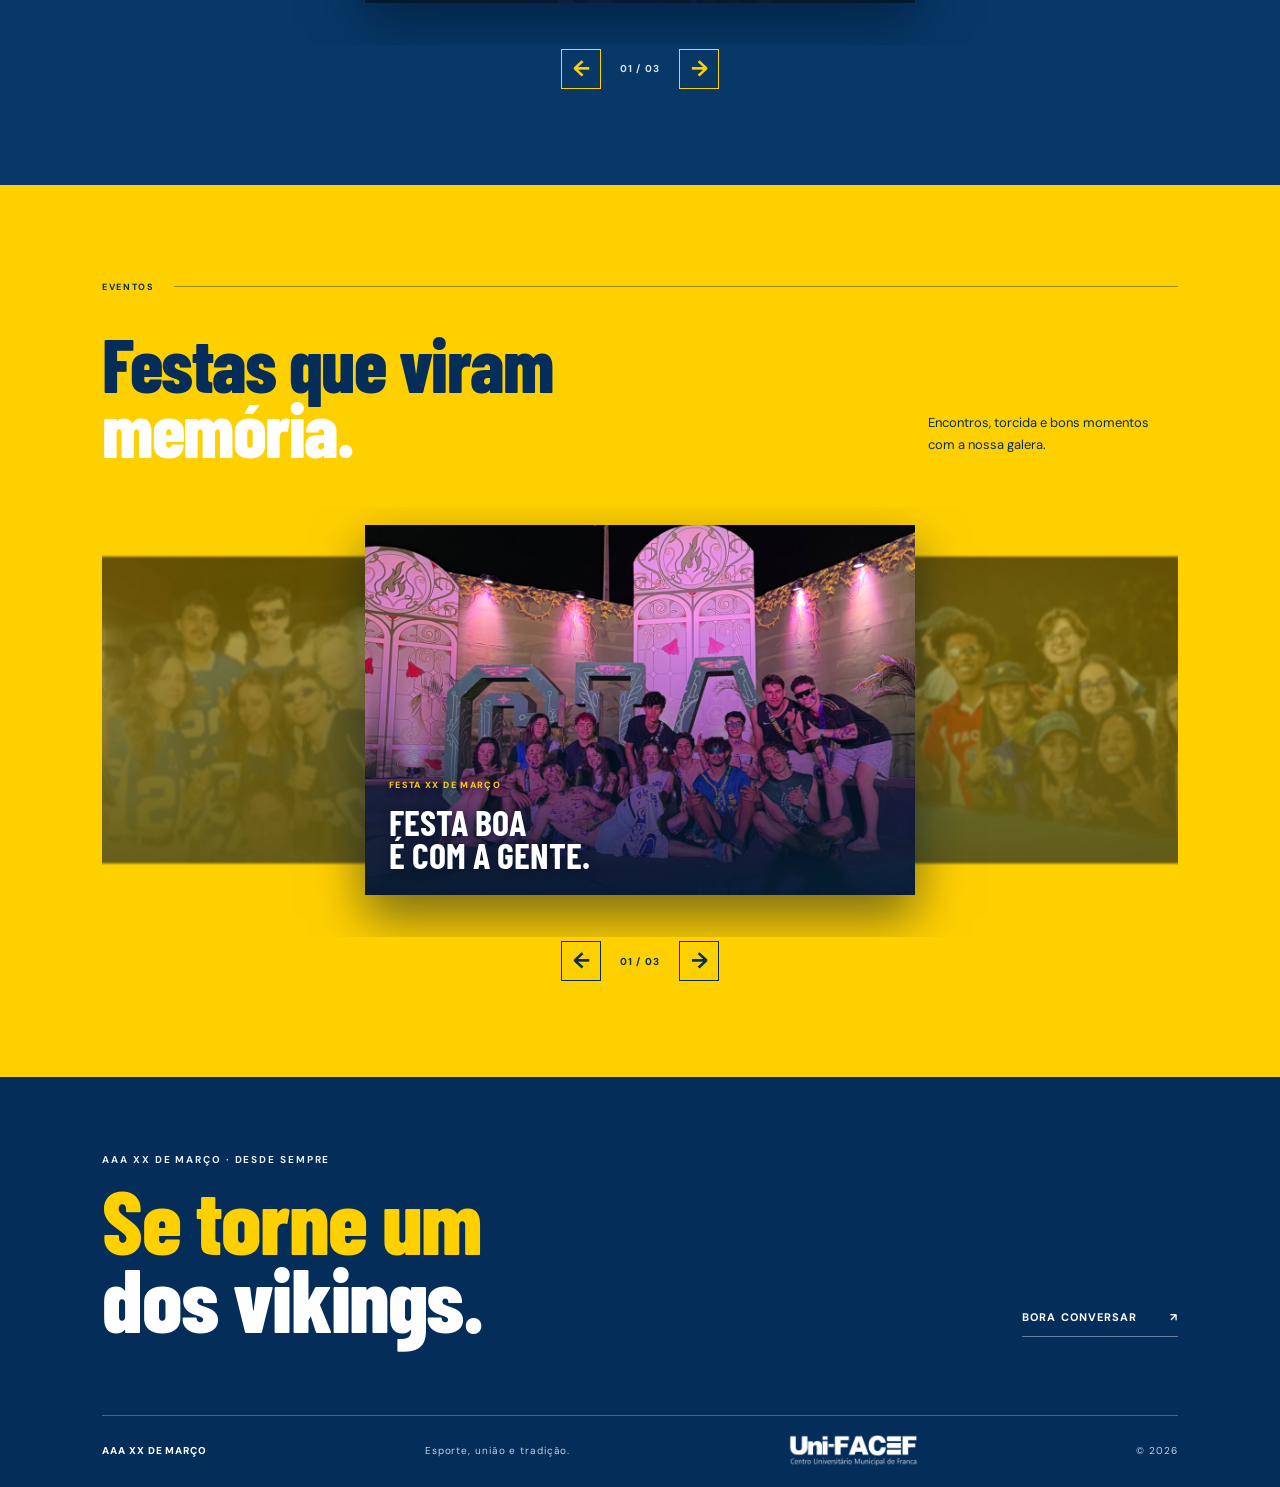
==== commit ad33ff94: "jogo e pequenas alterações" ====
--- a/index.html
+++ b/index.html
@@ -46,7 +46,7 @@
           <figure class="photo photo-six"><img src="assets/equipe-feminina-volei.jpeg" alt="Equipe feminina de vôlei reunida na quadra"></figure>
         </div>
         <div class="hero-shade"></div>
-        <div class="hero-copy"><p class="eyebrow"><span></span> ASSOCIAÇÃO ATLÉTICA ACADÊMICA</p><h1>VIKING É QUEM<br><em>CARREGA A XX</em><br>DE MARÇO NO<br><em>PEITO.</em></h1><div class="hero-actions"><a class="hero-cta" href="https://chat.whatsapp.com/GGvUnVGUspL53viDDeiQgG" target="_blank" rel="noopener noreferrer">Entre no grupo da delegação <b>↗</b></a></div></div>
+        <div class="hero-copy"><p class="eyebrow"><span></span> ASSOCIAÇÃO ATLÉTICA ACADÊMICA</p><h1><button class="hero-viking-word" type="button" data-game-open aria-haspopup="dialog" aria-controls="viking-game" aria-label="Abrir jogo do Viking">VIKING</button> É QUEM<br><em>CARREGA A XX</em><br>DE MARÇO NO<br><em>PEITO.</em></h1><div class="hero-actions"><a class="hero-cta" href="https://chat.whatsapp.com/GGvUnVGUspL53viDDeiQgG" target="_blank" rel="noopener noreferrer">Entre no grupo da delegação <b>↗</b></a></div></div>
       </section>
 
       <section class="events section-wrap" id="em-quadra">
@@ -97,6 +97,11 @@
     <nav aria-label="Menu da conta"><a href="login.html" data-profile-link data-authenticated-href="#perfil">Perfil<i>↗</i></a><a href="#carrinho">Carrinho<i>↗</i></a><a href="#historico">Histórico<i>↗</i></a><a href="#gestao" data-management-tab hidden>Gestão<i>↗</i></a></nav>
     <div class="drawer-foot"><span>AAA XX DE MARÇO</span><span>JUNTOS SOMOS MAIS.</span></div>
   </aside>
+  <dialog class="viking-game" id="viking-game" aria-labelledby="viking-game-title">
+    <div class="game-heading"><div><span>DESAFIO DA ATLÉTICA</span><h2 id="viking-game-title">Corrida Viking</h2></div><button class="game-close" type="button" data-game-close aria-label="Fechar jogo">×</button></div>
+    <div class="game-stage"><canvas class="game-canvas" data-game-canvas aria-label="Jogo de corrida do Viking"></canvas><div class="game-overlay" data-game-overlay hidden><p data-game-result>Fim de jogo</p><strong data-game-final-score>0000</strong><button type="button" data-game-restart>Jogar novamente <span>↻</span></button></div></div>
+    <div class="game-instructions"><span><b>↑</b> pular</span><span><b>↓</b> descer / agachar</span><span class="touch-instruction">1 toque: pular · 2 toques: descer / agachar</span><span class="keyboard-instruction">Use as setas do teclado</span><span class="game-score" data-game-score>PONTOS&nbsp; 0000</span></div>
+  </dialog>
   <script src="script.js"></script>
 </body>
 </html>
--- a/styles.css
+++ b/styles.css
@@ -187,14 +187,12 @@
 @media (prefers-reduced-motion: reduce) {
   *, *::before, *::after { scroll-behavior: auto !important; transition-duration: .01ms !important; animation-duration: .01ms !important; }
 }
-/* Ocupa toda a janela sem perder o comportamento responsivo. */
 html{min-height:100%;scroll-padding-top:16px}
 body{min-width:320px;min-height:100vh;background:var(--navy)}
 .site-shell{width:100%;max-width:none;min-height:100vh;margin:0;border:0;box-shadow:none}
 .hero{min-height:max(560px,min(780px,calc(100svh - 112px)))}
 @media(max-width:760px){.hero{min-height:max(540px,calc(100svh - 124px))}}
 @media(max-width:420px){.hero{min-height:max(520px,calc(100svh - 124px))}}
-/* Navegação minimalista e ação do machado no clique. */
 .main-nav{position:relative}
 .nav-link{overflow:visible;color:#e6edf6;transform:none}
 .nav-link::before{left:0;right:0;bottom:4px;height:1px;background:var(--yellow);transform:scaleX(0);transform-origin:left}
@@ -213,7 +211,6 @@
 .event-gatherings .section-heading h2 em{color:#fff}
 @media(max-width:620px){.nav-axe{top:-17px;width:23px;height:22px}}
 @media(prefers-reduced-motion:reduce){.nav-axe.swing{animation:none;opacity:1;transform:translateX(-50%)}}
-/* Página independente de apresentação da atlética. */
 .about-page{display:grid;grid-template-columns:minmax(0,1fr) minmax(0,.9fr);align-items:center;gap:8%;min-height:calc(100svh - 112px);padding:82px 8%;background:var(--navy);color:var(--white)}
 .about-copy h1{margin:34px 0 24px;font:800 clamp(60px,8vw,104px)/.86 var(--font-display);letter-spacing:-.02em}
 .about-copy h1 span{color:var(--yellow)}
@@ -222,7 +219,6 @@
 .about-image{position:relative;aspect-ratio:4/3;margin:0;overflow:hidden;border:6px solid var(--yellow);background:var(--blue-deep)}
 .about-image img{display:block;width:100%;height:100%;object-fit:cover;object-position:center}
 
-/* A chamada final e o rodapé formam uma única faixa escura após os eventos. */
 .contact{display:flex;min-height:410px;flex-direction:column;align-items:stretch;justify-content:space-between;gap:62px;padding:76px 8% 20px;background:var(--navy);color:var(--white)}
 .contact-main{display:flex;align-items:end;justify-content:space-between;gap:28px}
 .contact .eyebrow{color:#e8eef5}
@@ -293,7 +289,6 @@
 .team-card-polaroid .team-photo{width:100%;height:auto;aspect-ratio:1/1;flex:0 0 auto}
 .team-card-polaroid .team-photo img{display:block;width:100%;height:100%;object-fit:cover}
 .team-card-polaroid .team-info{display:flex;min-height:122px;flex:1;flex-direction:column;align-items:center;justify-content:center}
-/* Padronização final dos cartões polaroid da equipe. */
 .team-grid{display:grid;grid-template-columns:repeat(auto-fill,minmax(min(280px,100%),380px));justify-content:start;align-items:stretch;gap:20px}
 .team-card-polaroid{display:flex;width:100%;height:auto;min-height:0;flex-direction:column;align-self:stretch;padding:8px 8px 0;border:1px solid #dbe2e9;border-bottom:2px solid var(--yellow);background:#fff;box-shadow:0 8px 22px #001a3540}
 .team-card-polaroid .team-photo{display:block;width:100%;height:auto;aspect-ratio:1/1;flex:0 0 auto;margin:0;padding:0;border:0;overflow:hidden;background:#dce4eb}
@@ -318,7 +313,6 @@
 .brand:hover .brand-title,.brand:focus-visible .brand-title{padding-left:24px}
 .brand:hover .brand-axe,.brand:focus-visible .brand-axe{opacity:1;transform:translateY(-50%) rotate(0) scale(1)}
 @media(max-width:620px){.brand-title{bottom:2px;font-size:11px;padding:3px 6px}.brand .brand-axe{width:13px;height:13px}}
-/* XX de Março ao lado do escudo, com o mesmo efeito visual do botão amarelo. */
 .brand{position:relative;display:flex;width:auto;height:98px;max-width:none;flex:0 0 auto;flex-direction:row;align-items:center;justify-content:flex-start;gap:8px;transition:transform .22s,filter .22s}
 .brand>img{display:block;width:112px;height:92px;flex:0 0 auto;object-fit:contain;transform:scale(1.08)}
 .brand-title{position:relative;left:auto;bottom:auto;display:inline-flex;align-items:center;white-space:nowrap;padding:4px 7px 4px 12px;border:0;border-left:2px solid var(--yellow);background:transparent;color:var(--yellow);font:700 15px/1 var(--font-display);transform:none;transition:padding .22s,color .22s}
@@ -330,7 +324,6 @@
 @media(max-width:760px){.brand{height:72px;gap:6px}.brand>img{width:86px;height:70px}.brand-title{font-size:13px;padding-right:5px;padding-left:9px}}
 @media(max-width:620px){.brand{height:66px}.brand>img{width:78px;height:64px}.brand-title{font-size:12px}}
 @media(max-width:420px){.brand{height:60px;gap:4px}.brand>img{width:64px;height:58px}.brand-title{font-size:11px;padding-right:3px;padding-left:7px}.brand:hover,.brand:focus-visible{transform:scale(1.02);filter:drop-shadow(2px 2px 0 #fff)}}
-/* Animação somente no escudo; a escrita apenas cresce suavemente. */
 .brand:hover,.brand:focus-visible{transform:none;filter:none}
 .brand>img:first-child{transition:transform .3s cubic-bezier(.2,.8,.2,1),filter .3s;transform:scale(1.08)}
 .brand:hover>img:first-child,.brand:focus-visible>img:first-child{transform:scale(1.15) rotate(-3deg);filter:drop-shadow(4px 4px 0 #fff)}
@@ -348,11 +341,9 @@
 .brand:hover .brand-title .brand-axe,.brand:focus-visible .brand-title .brand-axe{opacity:1;transform:translateY(-50%) rotate(12deg) scale(1)}
 @media(max-width:620px){.brand-title .brand-axe{left:auto;right:-18px;width:14px;height:14px}}
 
-/* Títulos dos três cards de eventos em branco. */
 .event-gatherings .event-card h3{color:#fff}
 
 
-/* Marca mais à esquerda e com o escudo ligeiramente maior. */
 .brand{margin-left:-1.5%}
 .brand>img:first-child{width:126px;height:100px}
 @media(max-width:1100px){.brand{margin-left:-1%}.brand>img:first-child{width:110px;height:88px}}
@@ -360,7 +351,6 @@
 @media(max-width:620px){.brand>img:first-child{width:84px;height:68px}}
 @media(max-width:420px){.brand>img:first-child{width:70px;height:58px}}
 
-/* Destaque animado para o nome ao lado do escudo. */
 .brand-title{font-size:22px;animation:brandTitleColor 3.2s ease-in-out infinite}
 @keyframes brandTitleColor{0%,100%{color:#fff}50%{color:var(--yellow)}}
 @media(max-width:1100px){.brand-title{font-size:19px}}
@@ -368,12 +358,10 @@
 @media(max-width:620px){.brand-title{font-size:14px}}
 @media(max-width:420px){.brand-title{font-size:12px}}
 
-/* Navegação centralizada e com espaçamento uniforme. */
 @media(min-width:761px){.main-nav{flex:1;justify-content:center;gap:clamp(12px,2vw,30px);margin:0 24px}}
 @media(max-width:760px) and (min-width:621px){.main-nav{flex:1;justify-content:center;gap:clamp(2px,1vw,10px);margin:0 8px}}
 @media(max-width:620px){.main-nav{justify-content:space-evenly;gap:0;margin:0}}
 
-/* Links da navegação um pouco maiores, com hover mais perceptível. */
 .nav-link{padding:13px 17px;font-size:12px;transition:color .22s,transform .24s cubic-bezier(.2,.8,.2,1)}
 .nav-link::before{height:2px;transition:transform .28s cubic-bezier(.2,.8,.2,1)}
 .nav-link:hover,.nav-link:focus-visible{color:var(--yellow);transform:translateY(-2px) scale(1.06)}
@@ -389,7 +377,6 @@
 .hero-actions .hero-cta{margin-top:0}
 @media(max-width:760px){.hero-actions{gap:8px;margin-top:24px}}
 
-/* Nossa equipe organizada em categorias com cartões centralizados. */
 .team-category{margin-top:46px}
 .team-category-heading{margin:0 auto 22px;text-align:center}
 .team-category-heading h3{margin:0;color:var(--yellow);font:800 clamp(28px,3vw,38px)/1 var(--font-display);text-transform:uppercase}
@@ -399,10 +386,8 @@
 @media(max-width:900px){.team-category .team-card{flex-basis:calc(50% - 10px)}}
 @media(max-width:520px){.team-category{margin-top:36px}.team-category .team-card{flex-basis:min(100%,380px)}}
 
-/* Mantém visíveis os rostos da fileira superior na foto feminina do topo. */
 .photo-three img{object-position:center top}
 
-/* Carrossel em perspectiva para eventos e conquistas. */
 .event-carousel{position:relative;margin-top:4px;perspective:1400px}
 .event-carousel .event-cards{position:relative;display:block;height:430px;overflow:visible;isolation:isolate}
 .event-carousel .event-card{position:absolute;top:18px;left:50%;width:min(62%,550px);height:370px;min-height:0;aspect-ratio:auto;margin:0;padding:24px;transform-style:preserve-3d;transition:transform .65s cubic-bezier(.2,.75,.2,1),filter .5s,opacity .5s,box-shadow .5s;will-change:transform,filter}
@@ -421,12 +406,10 @@
 @media(max-width:420px){.event-carousel .event-cards{height:300px}.event-carousel .event-card{height:260px}}
 @media(prefers-reduced-motion:reduce){.event-carousel .event-card{transition:none}}
 
-/* Controles azuis no carrossel de festas para contrastar com o fundo amarelo. */
 .event-gatherings .carousel-button{border-color:var(--navy);color:var(--navy)}
 .event-gatherings .carousel-button:hover,.event-gatherings .carousel-button:focus-visible{background:var(--navy);color:var(--yellow)}
 .event-gatherings .carousel-status{color:var(--navy)}
 
-/* Botão de login e identificação do atleta junto ao menu. */
 .header-actions{display:flex;align-items:center;gap:10px;flex:0 0 auto}
 .login-button,.user-greeting{display:flex;min-width:112px;height:58px;align-items:center;justify-content:center;gap:9px;padding:0 12px;border:0;background:var(--yellow);color:var(--navy);font:700 11px/1 var(--font-body);text-decoration:none}
 .login-button{cursor:pointer;transition:transform .22s,box-shadow .22s}
@@ -441,14 +424,12 @@
 @media(max-width:420px){.site-header{grid-template-columns:minmax(0,1fr) auto}.header-actions{gap:5px}.login-button,.user-greeting,.menu-toggle{height:38px;min-height:38px}.login-button,.user-greeting{min-width:38px;padding:0 6px}.user-greeting{max-width:105px}.user-greeting [data-user-name]{max-width:64px}.menu-toggle{width:38px}}
 @media(max-width:760px){.login-button{width:42px;min-width:42px;padding:0}.login-button [data-login-label]{display:none}}
 
-/* Ajuste do botão Entrar e ícone azul. */
 .login-button{min-width:94px;height:48px;gap:7px;padding:0 9px}
 .login-button .login-icon,.user-greeting .login-icon{width:21px;height:21px;filter:brightness(0) saturate(100%) invert(16%) sepia(77%) saturate(1574%) hue-rotate(186deg) brightness(90%) contrast(103%)}
 @media(max-width:1100px){.login-button{min-width:84px;height:44px}}
 @media(max-width:760px) and (min-width:621px){.login-button{width:38px;min-width:38px;height:38px;padding:0}.login-button .login-icon{width:19px;height:19px}}
 @media(max-width:620px){.login-button{width:38px;min-width:38px;height:38px;padding:0}.login-button .login-icon{width:18px;height:18px}}
 
-/* Página estática de login e cadastro. */
 .login-page{min-height:100vh;background:var(--navy)}
 .auth-screen{position:relative;display:grid;min-height:100svh;place-items:center;padding:42px 18px;background:linear-gradient(135deg,#031b36dd,#052d59c9),url("assets/conquista.jpeg") center 42%/cover fixed}
 .auth-back{position:absolute;top:26px;left:clamp(20px,5vw,72px);color:#fff;text-decoration:none;font-size:12px;font-weight:700;transition:color .2s,transform .2s}
@@ -479,7 +460,6 @@
 .auth-footer{position:absolute;right:20px;bottom:12px;left:20px;margin:0;color:#ffffffb0;font-size:8px;font-weight:700;letter-spacing:.14em;text-align:center}
 @media(max-width:520px){.auth-screen{padding:72px 15px 44px;background-attachment:scroll}.auth-panel{padding:26px 23px 24px;border-radius:18px}.auth-logo{width:82px;height:82px}.auth-panel h1{font-size:42px}.auth-back{top:24px;left:20px}}
 
-/* Guias independentes para Login e Cadastro. */
 .auth-tabs{display:grid;grid-template-columns:1fr 1fr;gap:4px;margin:23px 0 20px;padding:4px;border:1px solid #ffffff32;border-radius:10px;background:#021d3d88}
 .auth-tab{min-height:40px;border:0;border-radius:7px;background:transparent;color:#cfdae7;font:700 11px var(--font-body);letter-spacing:.08em;text-transform:uppercase;cursor:pointer;transition:background .2s,color .2s,transform .2s}
 .auth-tab:hover{color:#fff;transform:translateY(-1px)}
@@ -511,6 +491,58 @@
 .auth-success img{width:19px;height:19px;flex:0 0 auto;object-fit:contain;filter:brightness(0) invert(1) drop-shadow(0 1px 1px #052d59)}
 @media(max-width:420px){.auth-success{gap:8px;padding:11px 9px;font-size:11px}.auth-success img{width:16px;height:16px}}
 
-/* Balão temporário de sucesso após validar o código. */
 .auth-success{position:fixed;z-index:20;top:26px;left:50%;width:max-content;max-width:calc(100vw - 30px);margin:0;transform:translateX(-50%);animation:success-toast-in .35s ease-out both}
 @keyframes success-toast-in{from{opacity:0;transform:translate(-50%,-12px) scale(.96)}to{opacity:1;transform:translate(-50%,0) scale(1)}}
+
+html,body{max-width:100%;overflow-x:clip}
+.site-shell{max-width:100%;overflow-x:clip}
+.event-carousel .event-cards{overflow:hidden}
+@media(max-width:760px){.event-carousel .event-cards{overflow:hidden}.event-carousel{max-width:100%}}
+
+@media(max-width:520px){.auth-screen{padding:66px 14px 38px}.auth-panel{width:min(100%,390px);padding:22px 20px 21px}.auth-logo{width:74px;height:74px;margin-bottom:8px}.auth-panel h1{margin:8px 0 18px;font-size:39px}.auth-tabs{margin:17px 0 15px}.auth-tab{min-height:37px}.auth-form{gap:8px}.auth-form input{height:43px}.auth-submit{margin-top:9px;padding:12px 14px}}
+@media(max-width:420px){.auth-screen{padding:62px 12px 34px}.auth-panel{padding:20px 17px 18px}.auth-logo{width:68px;height:68px}.auth-panel h1{font-size:36px}.auth-form label{font-size:10px}.auth-form input{height:41px;font-size:12px}.auth-footer{font-size:7px}}
+
+.menu-toggle{width:94px;height:48px}
+@media(max-width:1100px){.menu-toggle{width:84px;height:44px}}
+@media(max-width:760px) and (min-width:621px){.menu-toggle{width:38px;height:38px}.menu-lines{gap:3px}.menu-lines i{width:16px;height:2px}.menu-arrow{font-size:22px}}
+@media(max-width:620px){.menu-toggle{width:38px;height:38px}.menu-lines{gap:3px}.menu-lines i{width:16px;height:2px}.menu-arrow{font-size:22px}}
+@media(max-width:420px){.menu-toggle{width:38px;height:38px}}
+
+.menu-toggle{width:48px;height:48px;gap:3px}
+.menu-toggle .menu-lines{gap:3px}
+.menu-toggle .menu-lines i{width:18px;height:2px}
+.menu-toggle .menu-arrow{font-size:24px}
+@media(max-width:1100px){.menu-toggle{width:44px;height:44px}}
+@media(max-width:760px) and (min-width:621px){.menu-toggle{width:38px;height:38px}}
+@media(max-width:620px){.menu-toggle{width:38px;height:38px}}
+@media(max-width:420px){.menu-toggle{width:38px;height:38px}}
+.hero-viking-word{appearance:none;display:inline-block;padding:0;border:0;background:transparent;color:inherit;font:inherit;line-height:inherit;letter-spacing:inherit;text-shadow:inherit;text-align:left;cursor:pointer;user-select:none;transform-origin:left center;transition:transform .28s cubic-bezier(.2,.8,.2,1)}
+.hero-viking-word:hover{transform:scale(1.1)}
+.hero-viking-word:focus-visible{outline:2px solid var(--yellow);outline-offset:5px}
+@media(max-width:760px){.hero-viking-word:hover{transform:scale(1.06)}}
+.viking-game{width:min(940px,calc(100vw - 32px));max-width:none;max-height:calc(100dvh - 32px);padding:0;overflow:hidden;border:1px solid #ffffff32;background:#052d59;color:#fff;box-shadow:0 24px 90px #0009}
+.viking-game[open]{display:block;animation:game-enter .28s cubic-bezier(.2,.8,.2,1) both}
+.viking-game::backdrop{background:#03172bd9;backdrop-filter:blur(5px)}
+@keyframes game-enter{from{opacity:0;transform:translateY(16px) scale(.98)}to{opacity:1;transform:translateY(0) scale(1)}}
+.game-heading{display:flex;align-items:center;justify-content:space-between;padding:19px 24px 15px;border-bottom:1px solid #ffffff20}
+.game-heading span{color:var(--yellow);font-size:9px;font-weight:700;letter-spacing:.18em}
+.game-heading h2{margin:3px 0 0;font:800 29px/.95 var(--font-display);text-transform:uppercase}
+.game-close{display:grid;width:38px;height:38px;place-items:center;border:1px solid #ffffff55;background:transparent;color:#fff;font:28px/1 var(--font-body);cursor:pointer;transition:background .2s,color .2s,transform .2s}
+.game-close:hover{transform:rotate(90deg);background:var(--yellow);color:var(--navy)}
+.game-stage{position:relative;margin:18px 20px 0;overflow:hidden;border:1px solid #ffd00080;background:#061b34}
+.game-canvas{display:block;width:100%;height:auto;aspect-ratio:960/360;touch-action:manipulation;image-rendering:pixelated}
+.game-overlay{position:absolute;inset:0;display:flex;align-items:center;justify-content:center;flex-direction:column;gap:10px;background:#041a32d9;text-align:center}
+.game-overlay[hidden]{display:none}
+.game-overlay p{margin:0;color:var(--yellow);font-size:10px;font-weight:700;letter-spacing:.18em;text-transform:uppercase}
+.game-overlay strong{font:900 52px/.9 var(--font-display)}
+.game-overlay button{display:flex;align-items:center;gap:18px;margin-top:8px;padding:12px 17px;border:0;background:var(--yellow);color:var(--navy);font-size:10px;font-weight:800;letter-spacing:.08em;text-transform:uppercase;cursor:pointer;transition:transform .2s,box-shadow .2s}
+.game-overlay button:hover{transform:translateY(-2px);box-shadow:4px 4px 0 #fff}
+.game-overlay button span{font-size:17px}
+.game-instructions{display:flex;align-items:center;gap:22px;padding:14px 22px 18px;color:#c6d5e5;font-size:10px;font-weight:600;letter-spacing:.06em}
+.game-instructions>span{display:inline-flex;align-items:center;gap:7px}
+.game-instructions b{display:inline-grid;width:21px;height:21px;place-items:center;background:var(--yellow);color:var(--navy);font-size:14px}
+.game-instructions .touch-instruction{display:none}
+.game-score{margin-left:auto;color:var(--yellow);font-size:9px;letter-spacing:.12em}
+@media(max-width:620px){.viking-game{width:calc(100vw - 20px);max-height:calc(100dvh - 20px)}.game-heading{padding:15px 16px 12px}.game-heading h2{font-size:25px}.game-stage{margin:12px 10px 0}.game-canvas{aspect-ratio:2/1}.game-instructions{flex-wrap:wrap;gap:8px 14px;padding:12px 12px 15px;font-size:9px}.game-instructions .touch-instruction{display:inline-flex;flex-basis:100%;order:2}.game-instructions .keyboard-instruction{display:none}.game-score{margin-left:auto}.game-overlay strong{font-size:43px}}
+@media(max-width:380px){.game-instructions{gap:7px 10px}.game-score{flex-basis:100%;margin:2px 0 0}}
+@media(prefers-reduced-motion:reduce){.viking-game[open]{animation:none}.game-close,.game-overlay button{transition:none}}
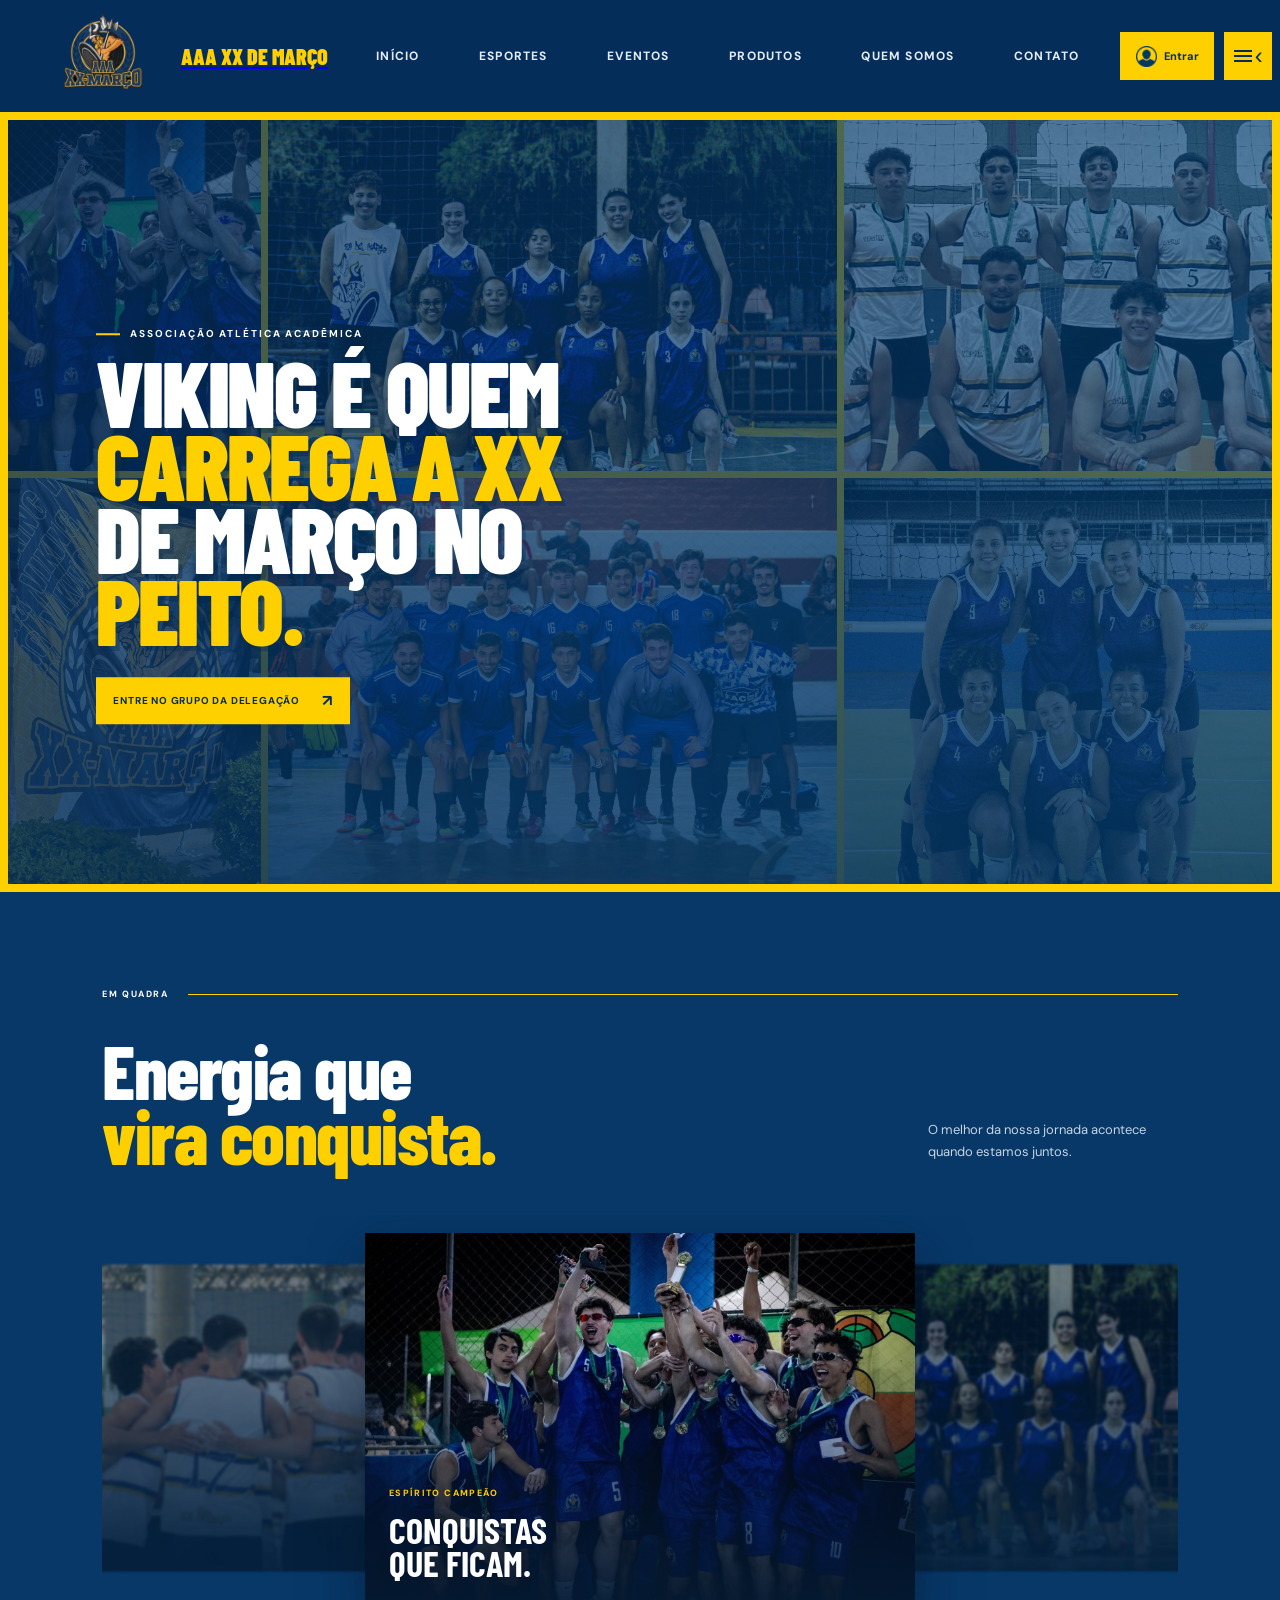
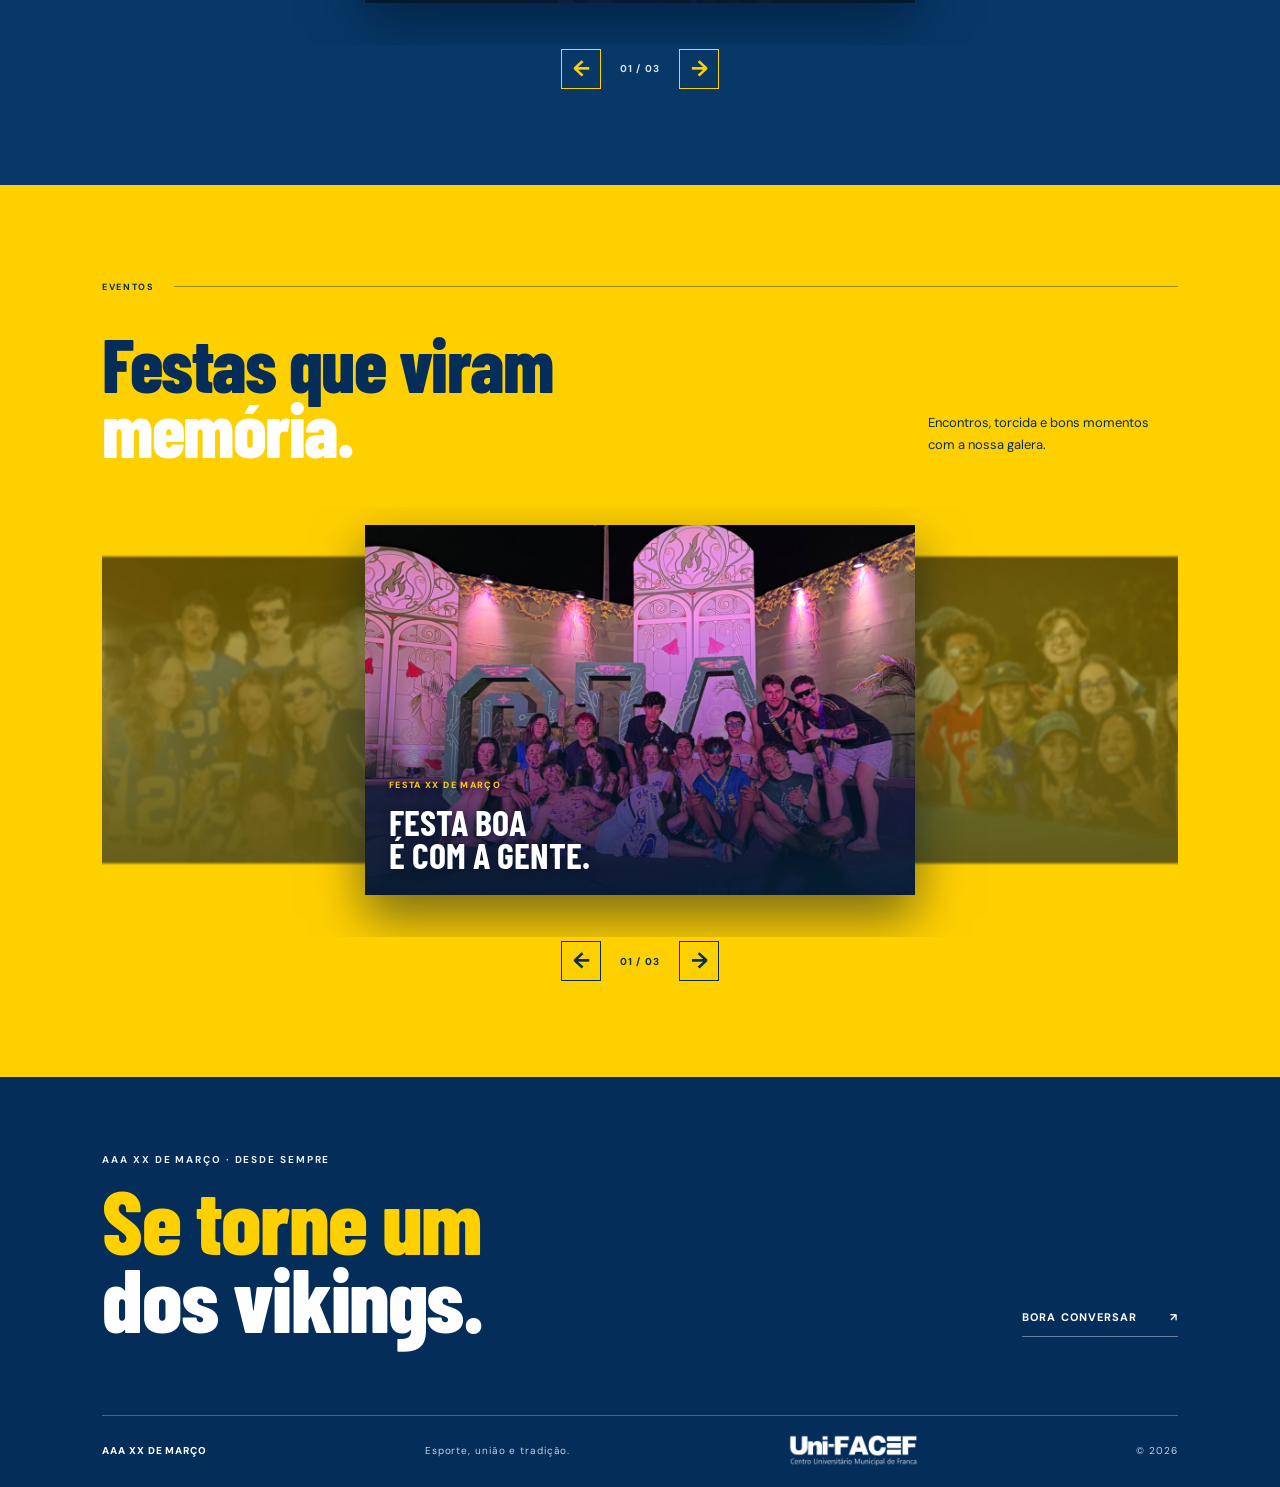
==== commit a567dd97: "CORREÇÕES NO JOGO, BOTÃO DE PRODUTOS E OUTRAS ALTERAÇõES BÁSICAS (organização das pastas do arquivo)" ====
--- a/index.html
+++ b/index.html
@@ -4,31 +4,33 @@
   <meta charset="utf-8">
   <meta name="viewport" content="width=device-width, initial-scale=1">
   <meta name="theme-color" content="#06366b">
-  <link rel="icon" type="image/png" href="assets/escudo.png">
+  <link rel="icon" type="image/png" href="assets/images/escudo.png">
   <meta name="description" content="Associação Atlética Acadêmica XX DE MARÇO — esporte, união e conquistas." />
   <title>AAA XX DE MARÇO | Esporte e tradição</title>
   <link rel="preconnect" href="https://fonts.googleapis.com">
   <link rel="preconnect" href="https://fonts.gstatic.com" crossorigin>
   <link href="https://fonts.googleapis.com/css2?family=Barlow+Condensed:wght@500;600;700;800;900&family=DM+Sans:wght@400;500;600;700&display=swap" rel="stylesheet">
-  <link rel="stylesheet" href="styles.css">
+  <link rel="stylesheet" href="styles/styles.css?v=20261112-5">
+  <link rel="stylesheet" href="styles/game.css?v=20261112-1">
 </head>
 <body>
   <div class="site-shell">
     <header class="site-header" id="inicio">
-      <a class="brand" href="#inicio" aria-label="AAA XX DE MARÇO — início"><img src="assets/escudo.png" alt="Escudo da AAA XX DE MARÇO"><span class="brand-title"><img class="brand-axe" src="assets/machado-nav.png" alt="" aria-hidden="true">AAA XX DE MARÇO</span></a>
+      <a class="brand" href="#inicio" aria-label="AAA XX DE MARÇO — início"><img src="assets/images/escudo.png" alt="Escudo da AAA XX DE MARÇO"><span class="brand-title"><img class="brand-axe" src="assets/images/machado-nav.png" alt="" aria-hidden="true">AAA XX DE MARÇO</span></a>
       <nav class="main-nav" aria-label="Navegação principal">
         <a class="nav-link active" href="#inicio">Início</a>
         <a class="nav-link" href="#em-quadra">Esportes</a>
-        <a class="nav-link" href="#eventos">Eventos</a>
+        <a class="nav-link" href="eventos.html">Eventos</a>
+        <a class="nav-link" href="produtos.html">Produtos</a>
         <a class="nav-link" href="quem-somos.html">Quem somos</a>
         <a class="nav-link" href="#contato">Contato</a>
-        <img class="nav-axe" src="assets/machado-nav.png" alt="" aria-hidden="true">
+        <img class="nav-axe" src="assets/images/machado-nav.png" alt="" aria-hidden="true">
       </nav>
       <div class="header-actions">
         <button class="login-button" type="button" data-login-button aria-label="Entrar na Área do Atleta">
-          <img class="login-icon" src="assets/image-removebg-preview%20(1).png" alt="" aria-hidden="true"><span data-login-label>Entrar</span>
+          <img class="login-icon" src="assets/images/image-removebg-preview%20(1).png" alt="" aria-hidden="true"><span data-login-label>Entrar</span>
         </button>
-        <div class="user-greeting" data-user-greeting hidden><img class="login-icon" src="assets/image-removebg-preview%20(1).png" alt="" aria-hidden="true"><span data-user-name></span></div>
+        <div class="user-greeting" data-user-greeting hidden><img class="login-icon" src="assets/images/image-removebg-preview%20(1).png" alt="" aria-hidden="true"><span data-user-name></span></div>
         <button class="menu-toggle" type="button" aria-label="Abrir menu da conta" aria-expanded="false" aria-controls="account-menu">
           <span class="menu-lines"><i></i><i></i><i></i></span><span class="menu-arrow">‹</span>
         </button>
@@ -38,12 +40,12 @@
     <main>
       <section class="hero" aria-label="Destaques da AAA XX DE MARÇO">
         <div class="photo-grid">
-          <figure class="photo photo-one"><img src="assets/conquista.jpeg" alt="Atletas comemorando uma conquista"></figure>
-          <figure class="photo photo-two"><img src="assets/bandeira.jpeg" alt="Bandeira da AAA XX DE MARÇO"></figure>
-          <figure class="photo photo-three"><img src="assets/time-feminino.jpeg" alt="Equipe feminina reunida na quadra"></figure>
-          <figure class="photo photo-four"><img src="assets/time-basquete.jpeg" alt="Equipe de basquete com medalhas"></figure>
-          <figure class="photo photo-five"><img src="assets/equipe-quadra-completa.jpeg" alt="Equipe masculina reunida na quadra"></figure>
-          <figure class="photo photo-six"><img src="assets/equipe-feminina-volei.jpeg" alt="Equipe feminina de vôlei reunida na quadra"></figure>
+          <figure class="photo photo-one"><img src="assets/images/conquista.jpeg" alt="Atletas comemorando uma conquista"></figure>
+          <figure class="photo photo-two"><img src="assets/images/bandeira.jpeg" alt="Bandeira da AAA XX DE MARÇO"></figure>
+          <figure class="photo photo-three"><img src="assets/images/time-feminino.jpeg" alt="Equipe feminina reunida na quadra"></figure>
+          <figure class="photo photo-four"><img src="assets/images/time-basquete.jpeg" alt="Equipe de basquete com medalhas"></figure>
+          <figure class="photo photo-five"><img src="assets/images/equipe-quadra-completa.jpeg" alt="Equipe masculina reunida na quadra"></figure>
+          <figure class="photo photo-six"><img src="assets/images/equipe-feminina-volei.jpeg" alt="Equipe feminina de vôlei reunida na quadra"></figure>
         </div>
         <div class="hero-shade"></div>
         <div class="hero-copy"><p class="eyebrow"><span></span> ASSOCIAÇÃO ATLÉTICA ACADÊMICA</p><h1><button class="hero-viking-word" type="button" data-game-open aria-haspopup="dialog" aria-controls="viking-game" aria-label="Abrir jogo do Viking">VIKING</button> É QUEM<br><em>CARREGA A XX</em><br>DE MARÇO NO<br><em>PEITO.</em></h1><div class="hero-actions"><a class="hero-cta" href="https://chat.whatsapp.com/GGvUnVGUspL53viDDeiQgG" target="_blank" rel="noopener noreferrer">Entre no grupo da delegação <b>↗</b></a></div></div>
@@ -54,9 +56,9 @@
         <div class="section-heading"><h2>Energia que<br><em>vira conquista.</em></h2><p>O melhor da nossa jornada acontece quando estamos juntos.</p></div>
         <div class="event-carousel" data-carousel aria-label="Conquistas da equipe">
           <div class="event-cards" role="group" aria-label="Fotos do carrossel">
-          <article class="event-card"><img src="assets/conquista.jpeg" alt="Comemoração de vitória da equipe"><div class="card-meta"><span>ESPÍRITO CAMPEÃO</span></div><h3>Conquistas<br>que ficam.</h3></article>
-          <article class="event-card"><img src="assets/time-feminino.jpeg" alt="Equipe feminina em jogo"><div class="card-meta"><span>NA QUADRA</span></div><h3>Jogo, raça<br>e união.</h3></article>
-          <article class="event-card"><img src="assets/equipe-em-uniao.jpeg" alt="Equipe reunida em um abraço antes do jogo"><div class="card-meta"><span>SEMPRE JUNTOS</span></div><h3>Uma história<br>em movimento.</h3></article>
+          <article class="event-card"><img src="assets/images/conquista.jpeg" alt="Comemoração de vitória da equipe"><div class="card-meta"><span>ESPÍRITO CAMPEÃO</span></div><h3>Conquistas<br>que ficam.</h3></article>
+          <article class="event-card"><img src="assets/images/time-feminino.jpeg" alt="Equipe feminina em jogo"><div class="card-meta"><span>NA QUADRA</span></div><h3>Jogo, raça<br>e união.</h3></article>
+          <article class="event-card"><img src="assets/images/equipe-em-uniao.jpeg" alt="Equipe reunida em um abraço antes do jogo"><div class="card-meta"><span>SEMPRE JUNTOS</span></div><h3>Uma história<br>em movimento.</h3></article>
           </div>
           <div class="carousel-controls">
             <button class="carousel-button" type="button" data-carousel-prev aria-label="Foto anterior">←</button>
@@ -71,9 +73,9 @@
         <div class="section-heading"><h2>Festas que viram<br><em>memória.</em></h2><p>Encontros, torcida e bons momentos com a nossa galera.</p></div>
         <div class="event-carousel" data-carousel aria-label="Eventos e festas">
           <div class="event-cards" role="group" aria-label="Fotos do carrossel">
-          <article class="event-card party-card"><img src="assets/festa-xx-marco.jpeg" alt="Integrantes da XX DE MARÇO em uma festa"><div class="card-meta"><span>FESTA XX DE MARÇO</span></div><h3>Festa boa<br>é com a gente.</h3></article>
-          <article class="event-card party-card"><img src="assets/festa-torcida.jpeg" alt="Torcida reunida em uma festa"><div class="card-meta"><span>NOSSA GALERA</span></div><h3>Celebrar<br>também é nosso.</h3></article>
-          <article class="event-card party-card"><img src="assets/evento-galera.jpeg" alt="Integrantes da equipe reunidos em um evento"><div class="card-meta"><span>NOSSO TIME</span></div><h3>Juntos em<br>cada momento.</h3></article>
+          <article class="event-card party-card"><img src="assets/images/festa-xx-marco.jpeg" alt="Integrantes da XX DE MARÇO em uma festa"><div class="card-meta"><span>FESTA XX DE MARÇO</span></div><h3>Festa boa<br>é com a gente.</h3></article>
+          <article class="event-card party-card"><img src="assets/images/festa-torcida.jpeg" alt="Torcida reunida em uma festa"><div class="card-meta"><span>NOSSA GALERA</span></div><h3>Celebrar<br>também é nosso.</h3></article>
+          <article class="event-card party-card"><img src="assets/images/evento-galera.jpeg" alt="Integrantes da equipe reunidos em um evento"><div class="card-meta"><span>NOSSO TIME</span></div><h3>Juntos em<br>cada momento.</h3></article>
           </div>
           <div class="carousel-controls">
             <button class="carousel-button" type="button" data-carousel-prev aria-label="Foto anterior">←</button>
@@ -85,7 +87,7 @@
 
       <section class="contact section-wrap" id="contato">
         <div class="contact-main"><div><p class="eyebrow">AAA XX DE MARÇO · DESDE SEMPRE</p><h2><span class="contact-highlight">Se torne um</span><br><em>dos vikings.</em></h2></div><a href="https://api.whatsapp.com/send/?phone=5516992155604&amp;text=Ol%C3%A1+Sabrina%21+%EF%BF%BD%EF%BF%BD%0ATenho+interesse+em+participar+da+gest%C3%A3o+da+XX+de+Mar%C3%A7o.+&amp;type=phone_number&amp;app_absent=0" class="contact-link" target="_blank" rel="noopener noreferrer">Bora conversar <span>↗</span></a></div>
-        <footer class="contact-footer"><a href="#inicio">AAA XX DE MARÇO</a><span>Esporte, união e tradição.</span><a class="partner-link" href="https://www.unifacef.com.br/" target="_blank" rel="noopener noreferrer" aria-label="Visitar o site da Uni-FACEF"><img class="partner-logo" src="assets/uni-facef.png" alt="Uni-FACEF — Centro Universitário Municipal de Franca"></a><span>© 2026</span></footer>
+        <footer class="contact-footer"><a href="#inicio">AAA XX DE MARÇO</a><span>Esporte, união e tradição.</span><a class="partner-link" href="https://www.unifacef.com.br/" target="_blank" rel="noopener noreferrer" aria-label="Visitar o site da Uni-FACEF"><img class="partner-logo" src="assets/images/uni-facef.png" alt="Uni-FACEF — Centro Universitário Municipal de Franca"></a><span>© 2026</span></footer>
       </section>
     </main>
   </div>
@@ -100,8 +102,9 @@
   <dialog class="viking-game" id="viking-game" aria-labelledby="viking-game-title">
     <div class="game-heading"><div><span>DESAFIO DA ATLÉTICA</span><h2 id="viking-game-title">Corrida Viking</h2></div><button class="game-close" type="button" data-game-close aria-label="Fechar jogo">×</button></div>
     <div class="game-stage"><canvas class="game-canvas" data-game-canvas aria-label="Jogo de corrida do Viking"></canvas><div class="game-overlay" data-game-overlay hidden><p data-game-result>Fim de jogo</p><strong data-game-final-score>0000</strong><button type="button" data-game-restart>Jogar novamente <span>↻</span></button></div></div>
-    <div class="game-instructions"><span><b>↑</b> pular</span><span><b>↓</b> descer / agachar</span><span class="touch-instruction">1 toque: pular · 2 toques: descer / agachar</span><span class="keyboard-instruction">Use as setas do teclado</span><span class="game-score" data-game-score>PONTOS&nbsp; 0000</span></div>
+    <div class="game-instructions"><span><b>↑</b> pular</span><span><b>↓</b> descer / agachar</span><span>Salte as bolas baixas e agache nas altas</span><span class="touch-instruction">1 toque: pular · 2 toques: descer / agachar</span><span class="keyboard-instruction">Use as setas do teclado</span><span class="game-score" data-game-score>PONTOS&nbsp; 0000</span></div>
   </dialog>
-  <script src="script.js"></script>
+  <script src="scripts/script.js?v=20261112-7"></script>
+  <script src="scripts/game.js?v=20261112-1"></script>
 </body>
 </html>
--- a/styles/styles.css
+++ b/styles/styles.css
@@ -0,0 +1,524 @@
+:root {
+  --navy: #052d59;
+  --blue: #073868;
+  --blue-deep: #03264d;
+  --yellow: #ffd000;
+  --paper: #f1f2ef;
+  --white: #fff;
+  --ink: #071c35;
+  --font-display: "Barlow Condensed", Impact, sans-serif;
+  --font-body: "DM Sans", Arial, sans-serif;
+}
+
+* { box-sizing: border-box; }
+html { scroll-behavior: smooth; scroll-padding-top: 24px; }
+body { margin: 0; background: #101820; color: var(--white); font-family: var(--font-body); }
+body.menu-open { overflow: hidden; }
+.site-shell { width: min(calc(100% - 32px), 1680px); margin: 8px auto 22px; background: var(--navy); border: 1px solid #ffffff26; box-shadow: 0 18px 70px #0005; }
+.placeholder-page { display: grid; min-height: calc(100svh - 130px); place-items: center; padding: 40px 20px; background: var(--navy); }
+.placeholder-page h1 { margin: 0; color: var(--yellow); font: 900 clamp(64px, 12vw, 148px)/.9 var(--font-display); text-align: center; text-transform: uppercase; }
+
+.site-header { height: 112px; padding: 8px 4.5%; display: flex; align-items: center; background: var(--navy); position: relative; z-index: 3; }
+.brand { width: 136px; height: 98px; flex: 0 0 auto; display: flex; align-items: center; justify-content: center; }
+.brand img { display: block; width: 100%; height: 100%; object-fit: contain; }
+.main-nav { display: flex; align-items: center; justify-content: center; gap: 6px; margin: 0 34px 0 auto; }
+.nav-link { position: relative; display: inline-flex; align-items: center; justify-content: center; min-height: 44px; padding: 11px 14px; color: #e6edf6; text-decoration: none; text-transform: uppercase; white-space: nowrap; font-size: 11px; font-weight: 700; letter-spacing: .1em; overflow: hidden; transition: color .22s, transform .22s; }
+.nav-link::before { content: ""; position: absolute; left: 14px; right: 14px; bottom: 5px; height: 2px; background: var(--yellow); transform: scaleX(0); transform-origin: left; transition: transform .25s; }
+.nav-link::after { content: ""; position: absolute; inset: 0; z-index: -1; background: var(--yellow); transform: translateY(105%) skewY(-4deg); transition: transform .28s; }
+.nav-link:hover, .nav-link:focus-visible { color: var(--navy); transform: translateY(-2px); }
+.nav-link:hover::before, .nav-link:focus-visible::before { transform: scaleX(1); }
+.nav-link:hover::after, .nav-link:focus-visible::after { transform: translateY(0) skewY(0); }
+.menu-toggle { width: 58px; height: 58px; flex: 0 0 auto; display: flex; align-items: center; justify-content: center; gap: 5px; border: 0; background: var(--yellow); color: var(--navy); cursor: pointer; transition: transform .22s, box-shadow .22s; }
+.menu-toggle:hover { transform: rotate(-3deg) scale(1.04); box-shadow: 4px 4px 0 var(--white); }
+.menu-lines { display: grid; gap: 5px; }
+.menu-lines i { display: block; width: 24px; height: 3px; background: currentColor; }
+.menu-arrow { font: 30px/20px Arial, sans-serif; }
+
+.hero { min-height: min(690px, calc(100vh - 120px)); min-height: max(560px, min(690px, calc(100vh - 120px))); position: relative; isolation: isolate; overflow: hidden; border: 8px solid var(--yellow); }
+.photo-grid { position: absolute; inset: 0; z-index: -2; display: grid; grid-template-columns: 20% 45% 35%; grid-template-rows: 46% 54%; gap: 7px; background: var(--yellow); }
+.photo { position: relative; min-width: 0; min-height: 0; margin: 0; overflow: hidden; background: var(--blue-deep); }
+.photo img { display: block; width: 100%; height: 100%; object-fit: cover; }
+.photo-one { grid-area: 1 / 1 / 2 / 2; }
+.photo-two { grid-area: 2 / 1 / 3 / 2; }
+.photo-three { grid-area: 1 / 2 / 2 / 3; }
+.photo-four { grid-area: 1 / 3 / 2 / 4; }
+.photo-five { grid-area: 2 / 2 / 3 / 3; }
+.photo-six { grid-area: 2 / 3 / 3 / 4; }
+.photo-five img { object-position: center 44%; }
+.photo-six img { object-position: center 48%; }
+.hero-shade { position: absolute; inset: 0; z-index: -1; pointer-events: none; background: linear-gradient(90deg, #032f5bbd, #034075ad), linear-gradient(0deg, #03254977, transparent 66%); }
+.hero-copy { position: absolute; z-index: 1; left: 7%; top: 50%; max-width: 58%; transform: translateY(-44%); }
+.eyebrow { display: flex; align-items: center; gap: 10px; margin: 0 0 15px; font-size: 10px; font-weight: 700; letter-spacing: .19em; }
+.hero-copy .eyebrow span { display: inline-block; width: 24px; height: 2px; background: var(--yellow); }
+.hero h1 { margin: 0; font: 900 clamp(54px, 7.2vw, 104px)/.79 var(--font-display); letter-spacing: -.025em; text-shadow: 4px 5px 0 #04264c55; }
+.hero h1 em { color: var(--yellow); font-style: normal; }
+.hero-cta { display: inline-flex; align-items: center; gap: 22px; margin-top: 31px; padding: 13px 17px; background: var(--yellow); color: var(--navy); text-decoration: none; text-transform: uppercase; letter-spacing: .08em; font-size: 10px; font-weight: 700; transition: gap .2s, background .2s; }
+.hero-cta:hover { gap: 32px; background: var(--white); }
+.hero-cta b { font-size: 16px; }
+.hero-crest { position: absolute; z-index: 0; left: 50%; top: 50%; width: clamp(150px, 21vw, 280px); opacity: .46; transform: translate(-50%, -50%) rotate(7deg); filter: drop-shadow(0 12px 16px #001e45aa); mix-blend-mode: screen; }
+.hero-index, .hero-scroll { position: absolute; z-index: 1; bottom: 21px; font-size: 9px; font-weight: 700; letter-spacing: .14em; }
+.hero-index { left: 23px; }
+.hero-scroll { right: 22px; display: flex; align-items: center; gap: 13px; }
+.hero-scroll span { color: var(--yellow); font-size: 16px; }
+
+.section-wrap { padding: 96px 8%; }
+.section-label { display: flex; align-items: center; gap: 20px; color: #d8e4ef; font-size: 9px; font-weight: 700; letter-spacing: .17em; }
+.section-label i { height: 1px; flex: 1; background: #ffffff66; }
+.intro { background: var(--navy); color: var(--white); }
+.intro .section-label { color: #e8eef5; }
+.intro .section-label i { background: #ffffff55; }
+.intro-content { display: grid; grid-template-columns: 1fr .55fr; gap: 8%; align-items: end; padding-top: 38px; }
+.intro h2, .section-heading h2, .contact h2 { margin: 0; font: 800 clamp(52px, 7vw, 92px)/.87 var(--font-display); letter-spacing: -.02em; }
+.intro .intro-highlight { color: var(--yellow); }
+.intro h2 em, .contact h2 em { color: var(--white); font-style: normal; }
+.intro-content p { margin: 0 0 24px; color: #d0ddeb; font-size: 15px; line-height: 1.8; }
+.text-link { padding-bottom: 9px; border-bottom: 1px solid #ffffff66; color: var(--white); text-decoration: none; text-transform: uppercase; letter-spacing: .1em; font-size: 10px; font-weight: 700; }
+.text-link span { margin-left: 15px; color: var(--yellow); }
+
+.events { background: var(--blue); }
+.events:not(.event-gatherings) .section-label { color: var(--white); }
+.events:not(.event-gatherings) .section-label i { background: var(--yellow); }
+.section-heading { display: flex; align-items: end; justify-content: space-between; gap: 28px; padding: 38px 0 42px; }
+.section-heading h2 { font-size: clamp(48px, 6vw, 75px); }
+.section-heading h2 em { color: var(--yellow); font-style: normal; }
+.section-heading p { max-width: 250px; margin: 0 0 5px; color: #c4d4e5; font-size: 13px; line-height: 1.7; }
+.event-cards { display: grid; grid-template-columns: repeat(3, minmax(0, 1fr)); gap: 14px; }
+.event-card { position: relative; display: flex; min-width: 0; height: 390px; flex-direction: column; justify-content: end; overflow: hidden; padding: 25px; background: #071f3a; }
+.event-card::after { content: ""; position: absolute; inset: 0; z-index: 0; background: linear-gradient(0deg, #041a33ed, transparent 75%); pointer-events: none; }
+.event-card img { position: absolute; inset: 0; width: 100%; height: 100%; object-fit: cover; transition: transform .5s; }
+.event-card:hover img { transform: scale(1.04); }
+.card-meta, .event-card h3 { position: relative; z-index: 1; }
+.card-meta { display: flex; justify-content: space-between; gap: 12px; margin-bottom: 14px; color: var(--yellow); font-size: 9px; font-weight: 700; letter-spacing: .15em; }
+.card-meta b { font-size: 16px; }
+.event-card h3 { margin: 0; color: var(--white); font: 700 36px/.92 var(--font-display); text-transform: uppercase; }
+.event-gatherings { background: var(--yellow); color: var(--navy); }
+.event-gatherings .section-label { color: var(--navy); }
+.event-gatherings .section-label i { background: #052d5966; }
+.event-gatherings .section-heading p { color: var(--navy); }
+.event-gatherings .event-card h3, .event-gatherings .card-meta { color: var(--yellow); text-shadow: 0 2px 8px #00152ccc; }
+
+.contact { position: relative; display: flex; min-height: 330px; align-items: end; justify-content: space-between; gap: 24px; overflow: hidden; background: var(--yellow); color: var(--navy); }
+.contact .eyebrow { color: var(--navy); }
+.contact h2 em { color: var(--white); }
+.contact-link { z-index: 1; padding: 12px 0; border-bottom: 1px solid #23415b; color: var(--navy); text-decoration: none; text-transform: uppercase; font-size: 11px; font-weight: 700; letter-spacing: .1em; }
+.contact-link span { margin-left: 28px; }
+footer { display: flex; align-items: center; justify-content: space-between; gap: 20px; padding: 24px 8%; color: #a6bad0; font-size: 10px; letter-spacing: .09em; }
+footer a { color: var(--white); font-weight: 800; text-decoration: none; }
+footer .partner-logo { display: block; width: 130px; height: auto; }
+
+.account-menu { position: fixed; z-index: 8; top: 0; right: 0; display: flex; width: min(430px, 90vw); height: 100dvh; flex-direction: column; padding: 35px 38px; background: var(--yellow); color: var(--navy); transform: translateX(105%); transition: transform .45s cubic-bezier(.77, 0, .18, 1); }
+.account-menu.open { transform: translateX(0); }
+.drawer-top { display: flex; align-items: center; justify-content: space-between; font-size: 9px; font-weight: 700; letter-spacing: .18em; }
+.menu-close { border: 0; background: transparent; color: var(--navy); font-size: 34px; line-height: 1; cursor: pointer; }
+.drawer-title { margin: 85px 0 48px; font: 800 60px/.87 var(--font-display); }
+.drawer-title em { color: var(--white); font-style: normal; }
+.account-menu nav { display: grid; }
+.account-menu nav a { display: flex; align-items: center; padding: 18px 0; border-top: 1px solid #0a315a40; color: var(--navy); text-decoration: none; font: 700 29px var(--font-display); text-transform: uppercase; transition: padding .2s; }
+.account-menu nav a:hover { padding-left: 10px; }
+.account-menu nav a i { margin-left: auto; font: normal 18px var(--font-body); }
+.drawer-foot { display: flex; justify-content: space-between; gap: 12px; margin-top: auto; font-size: 8px; font-weight: 700; letter-spacing: .13em; }
+.menu-backdrop { position: fixed; inset: 0; z-index: 7; background: #00152ccc; opacity: 0; transition: opacity .3s; }
+.menu-backdrop.visible { opacity: 1; }
+[hidden] { display: none !important; }
+:focus-visible { outline: 3px solid #b12cff; outline-offset: 4px; }
+
+@media (max-width: 1100px) and (min-width: 761px) {
+  .site-header { padding-right: 3%; padding-left: 3%; }
+  .brand { width: 116px; height: 88px; }
+  .main-nav { gap: 2px; margin-right: 18px; }
+  .nav-link { padding: 10px 8px; font-size: 10px; letter-spacing: .07em; }
+  .menu-toggle { width: 50px; height: 50px; }
+  .hero h1 { font-size: clamp(50px, 7vw, 76px); }
+}
+@media (max-width: 760px) {
+  .site-shell { width: 100%; margin: 0; border: 0; }
+  .site-header { height: 86px; padding: 7px 5%; }
+  .brand { width: 100px; height: 76px; }
+  .main-nav { gap: 0; margin: 0 14px 0 auto; }
+  .nav-link { min-height: 38px; padding: 8px 6px; font-size: 9px; letter-spacing: .04em; }
+  .menu-toggle { width: 44px; height: 44px; }
+  .menu-lines i { width: 20px; }
+  .hero { min-height: 620px; border-width: 6px; }
+  .photo-grid { grid-template-columns: 35% 65%; grid-template-rows: 37% 25% 19% 19%; }
+  .photo-one { grid-area: 1 / 1 / 2 / 2; }
+  .photo-two { grid-area: 2 / 1 / 5 / 2; }
+  .photo-three { grid-area: 1 / 2 / 2 / 3; }
+  .photo-four { grid-area: 2 / 2 / 3 / 3; }
+  .photo-five { grid-area: 3 / 2 / 4 / 3; }
+  .photo-six { grid-area: 4 / 2 / 5 / 3; }
+  .photo-grid { gap: 5px; }
+  .hero-copy { top: 43%; left: 7%; max-width: 90%; }
+  .hero h1 { font-size: clamp(42px, 10vw, 76px); }
+  .hero-crest { top: 57%; left: 50%; width: 145px; opacity: .36; }
+  .hero-index { bottom: 16px; left: 13px; }
+  .hero-scroll { right: 12px; bottom: 16px; font-size: 7px; }
+  .section-wrap { padding: 68px 7%; }
+  .intro-content { grid-template-columns: 1fr; gap: 28px; padding-top: 30px; }
+  .intro h2 { font-size: 67px; }
+  .section-heading { align-items: start; flex-direction: column; gap: 18px; padding: 30px 0; }
+  .event-cards { grid-template-columns: repeat(2, minmax(0, 1fr)); }
+  .event-card { height: 310px; padding: 17px; }
+  .event-card h3 { font-size: 29px; }
+  .contact { min-height: 300px; align-items: start; flex-direction: column; gap: 30px; }
+  footer { padding: 20px 7%; gap: 12px; font-size: 8px; }
+  footer span:nth-child(2) { display: none; }
+  footer .partner-logo { width: 105px; }
+  .drawer-title { margin: 68px 0 38px; font-size: 54px; }
+}
+@media (max-width: 620px) {
+  .site-header { display: grid; height: 124px; min-height: 124px; grid-template-columns: 1fr 44px; grid-template-rows: 68px 38px; gap: 0 10px; padding: 7px 5% 8px; }
+  .brand { grid-column: 1; grid-row: 1; width: 86px; height: 66px; }
+  .menu-toggle { grid-column: 2; grid-row: 1; justify-self: end; width: 42px; height: 42px; }
+  .main-nav { grid-column: 1 / -1; grid-row: 2; width: 100%; justify-content: space-between; gap: 3px; margin: 0; }
+  .nav-link { min-height: 34px; padding: 7px 6px; font-size: 9px; letter-spacing: .03em; }
+  .section-wrap { padding: 60px 6%; }
+  .event-cards { grid-template-columns: 1fr; gap: 16px; }
+  .event-card { height: auto; min-height: 260px; aspect-ratio: 1.35 / 1; }
+}
+@media (max-width: 420px) {
+  .site-header { grid-template-columns: 1fr 40px; padding-right: 4%; padding-left: 4%; }
+  .brand { width: 58px; height: 58px; }
+  .menu-toggle { width: 38px; height: 38px; }
+  .nav-link { padding: 7px 4px; font-size: 8px; letter-spacing: .02em; }
+  .hero { min-height: 600px; }
+  .hero h1 { font-size: clamp(35px, 9.5vw, 40px); }
+  .event-card { min-height: 250px; aspect-ratio: 1.15 / 1; }
+  footer { padding-right: 5%; padding-left: 5%; }
+  footer .partner-logo { width: 92px; }
+}
+@media (prefers-reduced-motion: reduce) {
+  *, *::before, *::after { scroll-behavior: auto !important; transition-duration: .01ms !important; animation-duration: .01ms !important; }
+}
+html{min-height:100%;scroll-padding-top:16px}
+body{min-width:320px;min-height:100vh;background:var(--navy)}
+.site-shell{width:100%;max-width:none;min-height:100vh;margin:0;border:0;box-shadow:none}
+.hero{min-height:max(560px,min(780px,calc(100svh - 112px)))}
+@media(max-width:760px){.hero{min-height:max(540px,calc(100svh - 124px))}}
+@media(max-width:420px){.hero{min-height:max(520px,calc(100svh - 124px))}}
+.main-nav{position:relative}
+.nav-link{overflow:visible;color:#e6edf6;transform:none}
+.nav-link::before{left:0;right:0;bottom:4px;height:1px;background:var(--yellow);transform:scaleX(0);transform-origin:left}
+.nav-link::after{display:none}
+.nav-link:hover,.nav-link:focus-visible{color:#fff;transform:none}
+.nav-link:hover::before,.nav-link:focus-visible::before{transform:scaleX(1)}
+.nav-axe{position:absolute;z-index:4;top:-22px;left:0;width:27px;height:25px;object-fit:contain;opacity:0;pointer-events:none;transform:translateX(-50%) rotate(-65deg);transform-origin:72% 80%}
+.nav-axe.swing{animation:axe-swing .62s ease-out both}
+@keyframes axe-swing{
+  0%{opacity:0;transform:translateX(-50%) translateY(5px) rotate(-70deg) scale(.78)}
+  16%{opacity:1}
+  48%{opacity:1;transform:translateX(-50%) translateY(1px) rotate(20deg) scale(1.08)}
+  68%{opacity:1;transform:translateX(-50%) rotate(-4deg) scale(1)}
+  100%{opacity:0;transform:translateX(-50%) translateY(3px) rotate(-58deg) scale(.82)}
+}
+.event-gatherings .section-heading h2 em{color:#fff}
+@media(max-width:620px){.nav-axe{top:-17px;width:23px;height:22px}}
+@media(prefers-reduced-motion:reduce){.nav-axe.swing{animation:none;opacity:1;transform:translateX(-50%)}}
+.about-page{display:grid;grid-template-columns:minmax(0,1fr) minmax(0,.9fr);align-items:center;gap:8%;min-height:calc(100svh - 112px);padding:82px 8%;background:var(--navy);color:var(--white)}
+.about-copy h1{margin:34px 0 24px;font:800 clamp(60px,8vw,104px)/.86 var(--font-display);letter-spacing:-.02em}
+.about-copy h1 span{color:var(--yellow)}
+.about-copy h1 em{color:var(--white);font-style:normal}
+.about-copy p{max-width:520px;margin:0;color:#d0ddeb;font-size:16px;line-height:1.8}
+.about-image{position:relative;aspect-ratio:4/3;margin:0;overflow:hidden;border:6px solid var(--yellow);background:var(--blue-deep)}
+.about-image img{display:block;width:100%;height:100%;object-fit:cover;object-position:center}
+
+.contact{display:flex;min-height:410px;flex-direction:column;align-items:stretch;justify-content:space-between;gap:62px;padding:76px 8% 20px;background:var(--navy);color:var(--white)}
+.contact-main{display:flex;align-items:end;justify-content:space-between;gap:28px}
+.contact .eyebrow{color:#e8eef5}
+.contact-highlight{color:var(--yellow)}
+.contact h2 em{color:var(--white)}
+.contact-link{color:var(--white);border-color:#ffffff66}
+.contact-footer{width:100%;padding:18px 0 0;border-top:1px solid #ffffff44;background:transparent}
+.contact-footer a{color:var(--white)}
+.contact-footer span{color:#c3d3e2}
+.contact-footer .partner-logo{width:130px}
+@media(max-width:760px){
+  .about-page{grid-template-columns:1fr;gap:34px;min-height:auto;padding:68px 7%}
+  .about-copy h1{font-size:clamp(58px,11vw,82px)}
+  .about-image{aspect-ratio:1.45/1}
+  .contact{min-height:390px;gap:42px;padding:68px 7% 18px}
+  .contact-main{align-items:start;flex-direction:column;gap:28px}
+  .contact-footer{flex-wrap:wrap}
+}
+@media(max-width:420px){
+  .about-page{padding:58px 6%}
+  .about-copy h1{font-size:54px}
+  .about-copy p{font-size:14px}
+  .contact{padding-right:6%;padding-left:6%}
+  .contact-footer .partner-logo{width:92px}
+}
+.team-section{padding:82px 8%;background:#073868;color:var(--white)}
+.team-heading{display:grid;grid-template-columns:.45fr 1fr;align-items:end;gap:8%;margin-bottom:36px}
+.team-heading .section-label{align-self:start}
+.team-heading h2{margin:0;font:800 clamp(52px,7vw,84px)/.86 var(--font-display);text-transform:uppercase}
+.team-heading h2 em{color:var(--yellow);font-style:normal}
+.team-grid{display:grid;grid-template-columns:repeat(auto-fit,minmax(220px,1fr));gap:18px}
+.team-card{overflow:hidden;background:#fff;color:var(--navy);border-bottom:5px solid var(--yellow)}
+.team-photo{aspect-ratio:4/3;overflow:hidden;background:#dce4eb}
+.team-photo img{display:block;width:100%;height:100%;object-fit:cover;object-position:center}
+.team-info{padding:18px 20px 20px}
+.team-info h3{margin:0 0 5px;font:700 30px/.95 var(--font-display);text-transform:uppercase}
+.team-info p{margin:0;color:#53677a;font-size:12px;font-weight:700;letter-spacing:.1em;text-transform:uppercase}
+@media(max-width:760px){.team-section{padding:66px 7%}.team-heading{grid-template-columns:1fr;gap:18px;margin-bottom:28px}}
+@media(max-width:480px){.team-section{padding:58px 6%}.team-grid{grid-template-columns:1fr}}
+.team-motto{display:block;margin-top:12px;color:#6e7b88;font-size:12px;font-style:italic}
+.team-card-gui .team-photo img{object-position:center 25%}
+.team-grid{grid-template-columns:repeat(auto-fill,minmax(min(220px,100%),260px));justify-content:start;align-items:start}
+.team-grid{grid-template-columns:repeat(auto-fill,minmax(min(220px,100%),380px));justify-content:start;align-items:start}
+.team-photo{aspect-ratio:1/1}
+.team-card-gui .team-photo img{object-position:center 34%}
+.site-header{position:sticky;top:0;z-index:6}
+html{scroll-padding-top:130px}
+section[id]{scroll-margin-top:130px}
+.team-card{padding:7px 7px 0;border:1px solid #dbe2e9;border-bottom:2px solid var(--yellow);box-shadow:0 8px 22px #001a3540}
+.team-photo{aspect-ratio:1/1}
+.team-info{padding:16px 13px 19px}
+.team-card{padding:0;border:0;border-bottom:5px solid var(--yellow);box-shadow:none}
+.team-info{padding:18px 20px 20px}
+.team-card-gui .team-photo{aspect-ratio:auto;padding:6px 6px 14px;border:1px solid #dbe2e9;background:#fff}
+.team-card-gui .team-photo img{height:auto;aspect-ratio:1/1;object-fit:cover}
+.team-card-gui{padding:8px 8px 0;border:1px solid #dbe2e9;border-bottom:2px solid var(--yellow);box-shadow:0 8px 22px #001a3540}
+.team-card-gui .team-photo{aspect-ratio:1/1;padding:0;border:0;background:#fff}
+.team-card-gui .team-photo img{height:100%;aspect-ratio:auto;object-fit:cover;object-position:center 34%}
+.team-card-gui .team-info{padding:18px 13px 24px;text-align:center}
+.team-card-polaroid{padding:8px 8px 0;border:1px solid #dbe2e9;border-bottom:2px solid var(--yellow);box-shadow:0 8px 22px #001a3540}
+.team-card-polaroid .team-photo{aspect-ratio:1/1;padding:0;border:0;background:#fff}
+.team-card-polaroid .team-photo img{height:100%;aspect-ratio:auto;object-fit:cover}
+.team-card-polaroid .team-info{padding:18px 13px 24px;text-align:center}
+.team-card-gui .team-photo img{object-position:center 34%}
+.team-card-sarah .team-photo img{object-position:center 38%}
+.team-grid{align-items:stretch}
+.team-card-polaroid{display:flex;height:100%;flex-direction:column}
+.team-card-polaroid .team-photo{width:100%;height:auto;aspect-ratio:1/1;flex:0 0 auto}
+.team-card-polaroid .team-photo img{display:block;width:100%;height:100%;object-fit:cover}
+.team-card-polaroid .team-info{display:flex;min-height:122px;flex:1;flex-direction:column;align-items:center;justify-content:center}
+.team-grid{display:grid;grid-template-columns:repeat(auto-fill,minmax(min(280px,100%),380px));justify-content:start;align-items:stretch;gap:20px}
+.team-card-polaroid{display:flex;width:100%;height:auto;min-height:0;flex-direction:column;align-self:stretch;padding:8px 8px 0;border:1px solid #dbe2e9;border-bottom:2px solid var(--yellow);background:#fff;box-shadow:0 8px 22px #001a3540}
+.team-card-polaroid .team-photo{display:block;width:100%;height:auto;aspect-ratio:1/1;flex:0 0 auto;margin:0;padding:0;border:0;overflow:hidden;background:#dce4eb}
+.team-card-polaroid .team-photo img{display:block;width:100%;height:100%;aspect-ratio:auto;object-fit:cover}
+.team-card-polaroid .team-info{display:flex;width:100%;min-height:136px;flex:1;flex-direction:column;align-items:center;justify-content:center;padding:16px 12px 18px;text-align:center}
+.team-card-polaroid .team-info h3{margin:0 0 6px;font:700 30px/.98 var(--font-display);text-transform:uppercase}
+.team-card-polaroid .team-info p{margin:0;color:#53677a;font-size:12px;font-weight:700;letter-spacing:.1em;text-transform:uppercase}
+.team-card-polaroid .team-motto{display:block;margin-top:12px;color:#6e7b88;font-size:12px;font-style:italic}
+.team-card-gui .team-photo img{object-position:center 34%}
+.team-card-sarah .team-photo img{object-position:center 38%}
+.team-card-rodolfo .team-photo img{object-position:center 12%}
+.team-card-lyedson .team-photo img{object-position:center 18%}
+.team-card-lyedson .team-photo img{object-position:center 4%}
+.team-card-lyedson .team-photo img{object-position:center 0%;transform:scale(1.45);transform-origin:center 6%}
+.team-grid{grid-template-columns:repeat(3,minmax(0,380px));justify-content:start}
+@media(max-width:900px){.team-grid{grid-template-columns:repeat(2,minmax(0,1fr))}}
+@media(max-width:520px){.team-grid{grid-template-columns:1fr}}
+.brand img{transform:scale(1.08)}
+.brand{position:relative}
+.brand-title{position:absolute;z-index:2;left:50%;bottom:5px;display:inline-flex;align-items:center;white-space:nowrap;padding:3px 8px;border:1px solid var(--yellow);background:#052d59ed;color:var(--yellow);font:700 13px/1 var(--font-display);transform:translateX(-50%);transition:padding .22s}
+.brand .brand-axe{position:absolute;left:5px;top:50%;width:15px;height:15px;object-fit:contain;opacity:0;transform:translateY(-50%) rotate(-65deg) scale(.65);transition:opacity .18s,transform .3s cubic-bezier(.2,.8,.2,1)}
+.brand:hover .brand-title,.brand:focus-visible .brand-title{padding-left:24px}
+.brand:hover .brand-axe,.brand:focus-visible .brand-axe{opacity:1;transform:translateY(-50%) rotate(0) scale(1)}
+@media(max-width:620px){.brand-title{bottom:2px;font-size:11px;padding:3px 6px}.brand .brand-axe{width:13px;height:13px}}
+.brand{position:relative;display:flex;width:auto;height:98px;max-width:none;flex:0 0 auto;flex-direction:row;align-items:center;justify-content:flex-start;gap:8px;transition:transform .22s,filter .22s}
+.brand>img{display:block;width:112px;height:92px;flex:0 0 auto;object-fit:contain;transform:scale(1.08)}
+.brand-title{position:relative;left:auto;bottom:auto;display:inline-flex;align-items:center;white-space:nowrap;padding:4px 7px 4px 12px;border:0;border-left:2px solid var(--yellow);background:transparent;color:var(--yellow);font:700 15px/1 var(--font-display);transform:none;transition:padding .22s,color .22s}
+.brand .brand-axe{position:absolute;left:2px;top:50%;width:15px;height:15px;object-fit:contain;opacity:0;transform:translateY(-50%) rotate(-65deg) scale(.65);transition:opacity .18s,transform .3s cubic-bezier(.2,.8,.2,1)}
+.brand:hover,.brand:focus-visible{transform:rotate(-3deg) scale(1.04);filter:drop-shadow(4px 4px 0 #fff)}
+.brand:hover .brand-title,.brand:focus-visible .brand-title{padding-left:23px;color:#fff}
+.brand:hover .brand-axe,.brand:focus-visible .brand-axe{opacity:1;transform:translateY(-50%) rotate(0) scale(1)}
+@media(max-width:1100px){.brand{height:88px}.brand>img{width:100px;height:82px}.brand-title{font-size:14px}}
+@media(max-width:760px){.brand{height:72px;gap:6px}.brand>img{width:86px;height:70px}.brand-title{font-size:13px;padding-right:5px;padding-left:9px}}
+@media(max-width:620px){.brand{height:66px}.brand>img{width:78px;height:64px}.brand-title{font-size:12px}}
+@media(max-width:420px){.brand{height:60px;gap:4px}.brand>img{width:64px;height:58px}.brand-title{font-size:11px;padding-right:3px;padding-left:7px}.brand:hover,.brand:focus-visible{transform:scale(1.02);filter:drop-shadow(2px 2px 0 #fff)}}
+.brand:hover,.brand:focus-visible{transform:none;filter:none}
+.brand>img:first-child{transition:transform .3s cubic-bezier(.2,.8,.2,1),filter .3s;transform:scale(1.08)}
+.brand:hover>img:first-child,.brand:focus-visible>img:first-child{transform:scale(1.15) rotate(-3deg);filter:drop-shadow(4px 4px 0 #fff)}
+.brand-title{position:relative;left:auto;bottom:auto;padding:4px 7px 4px 12px;border:0;border-left:2px solid var(--yellow);background:transparent;color:var(--yellow);font:900 18px/1 var(--font-display);transform:none;transform-origin:left center;transition:transform .25s ease}
+.brand:hover .brand-title,.brand:focus-visible .brand-title{padding-left:12px;color:var(--yellow);transform:scale(1.08)}
+.brand>.brand-axe{position:absolute;z-index:3;left:78px;top:12px;width:18px;height:18px;object-fit:contain;opacity:0;transform:rotate(-65deg) scale(.65);transition:opacity .18s,transform .3s cubic-bezier(.2,.8,.2,1)}
+.brand:hover>.brand-axe,.brand:focus-visible>.brand-axe{opacity:1;transform:rotate(12deg) scale(1)}
+@media(max-width:1100px){.brand-title{font-size:16px}.brand>.brand-axe{left:70px;top:10px;width:16px;height:16px}}
+@media(max-width:760px){.brand-title{font-size:14px}.brand>.brand-axe{left:60px;top:7px;width:14px;height:14px}}
+@media(max-width:620px){.brand-title{font-size:13px}.brand>.brand-axe{left:55px;top:5px}}
+@media(max-width:420px){.brand-title{font-size:12px}.brand>.brand-axe{left:47px;top:5px;width:13px;height:13px}}
+.brand-title{position:relative;padding:4px 7px;border:0;overflow:visible}
+.brand:hover .brand-title,.brand:focus-visible .brand-title{padding:4px 7px;color:var(--yellow);transform:scale(1.08)}
+.brand-title .brand-axe{position:absolute;left:auto;right:-22px;top:50%;width:17px;height:17px;object-fit:contain;opacity:0;transform:translateY(-50%) rotate(-65deg) scale(.65);transition:opacity .18s,transform .3s cubic-bezier(.2,.8,.2,1)}
+.brand:hover .brand-title .brand-axe,.brand:focus-visible .brand-title .brand-axe{opacity:1;transform:translateY(-50%) rotate(12deg) scale(1)}
+@media(max-width:620px){.brand-title .brand-axe{left:auto;right:-18px;width:14px;height:14px}}
+
+.event-gatherings .event-card h3{color:#fff}
+
+
+.brand{margin-left:-1.5%}
+.brand>img:first-child{width:126px;height:100px}
+@media(max-width:1100px){.brand{margin-left:-1%}.brand>img:first-child{width:110px;height:88px}}
+@media(max-width:760px){.brand{margin-left:-1%}.brand>img:first-child{width:94px;height:76px}}
+@media(max-width:620px){.brand>img:first-child{width:84px;height:68px}}
+@media(max-width:420px){.brand>img:first-child{width:70px;height:58px}}
+
+.brand-title{font-size:22px;animation:brandTitleColor 3.2s ease-in-out infinite}
+@keyframes brandTitleColor{0%,100%{color:#fff}50%{color:var(--yellow)}}
+@media(max-width:1100px){.brand-title{font-size:19px}}
+@media(max-width:760px){.brand-title{font-size:16px}}
+@media(max-width:620px){.brand-title{font-size:14px}}
+@media(max-width:420px){.brand-title{font-size:12px}}
+
+@media(min-width:761px){.main-nav{flex:1;justify-content:center;gap:clamp(12px,2vw,30px);margin:0 24px}}
+@media(max-width:760px) and (min-width:621px){.main-nav{flex:1;justify-content:center;gap:clamp(2px,1vw,10px);margin:0 8px}}
+@media(max-width:620px){.main-nav{justify-content:space-evenly;gap:0;margin:0}}
+
+.nav-link{padding:13px 17px;font-size:12px;transition:color .22s,transform .24s cubic-bezier(.2,.8,.2,1)}
+.nav-link::before{height:2px;transition:transform .28s cubic-bezier(.2,.8,.2,1)}
+.nav-link:hover,.nav-link:focus-visible{color:var(--yellow);transform:translateY(-2px) scale(1.06)}
+@media(max-width:1100px){.nav-link{padding:11px 12px;font-size:11px}}
+@media(max-width:760px){.nav-link{padding:9px 7px;font-size:9.5px}}
+@media(max-width:620px){.nav-link{padding:7px 6px;font-size:9px}}
+@media(max-width:420px){.nav-link{padding:7px 4px;font-size:8px}}
+
+.brand-title{-webkit-user-select:none;user-select:none}
+.nav-link{-webkit-user-select:none;user-select:none}
+
+.hero-actions{display:flex;flex-direction:column;align-items:flex-start;gap:10px;margin-top:31px}
+.hero-actions .hero-cta{margin-top:0}
+@media(max-width:760px){.hero-actions{gap:8px;margin-top:24px}}
+
+.team-category{margin-top:46px}
+.team-category-heading{margin:0 auto 22px;text-align:center}
+.team-category-heading h3{margin:0;color:var(--yellow);font:800 clamp(28px,3vw,38px)/1 var(--font-display);text-transform:uppercase}
+.team-category-heading p{margin:8px 0 0;color:#d0ddeb;font-size:12px;font-weight:700;letter-spacing:.12em;text-transform:uppercase}
+.team-category .team-grid{display:flex;flex-wrap:wrap;justify-content:center;align-items:stretch;gap:20px}
+.team-category .team-card{flex:0 1 340px;width:100%;max-width:380px}
+@media(max-width:900px){.team-category .team-card{flex-basis:calc(50% - 10px)}}
+@media(max-width:520px){.team-category{margin-top:36px}.team-category .team-card{flex-basis:min(100%,380px)}}
+
+.photo-three img{object-position:center top}
+
+.event-carousel{position:relative;margin-top:4px;perspective:1400px}
+.event-carousel .event-cards{position:relative;display:block;height:430px;overflow:visible;isolation:isolate}
+.event-carousel .event-card{position:absolute;top:18px;left:50%;width:min(62%,550px);height:370px;min-height:0;aspect-ratio:auto;margin:0;padding:24px;transform-style:preserve-3d;transition:transform .65s cubic-bezier(.2,.75,.2,1),filter .5s,opacity .5s,box-shadow .5s;will-change:transform,filter}
+.event-carousel .event-card[data-position="active"]{z-index:3;opacity:1;filter:none;transform:translateX(-50%) translateZ(80px) scale(1);box-shadow:0 22px 48px #00142c88}
+.event-carousel .event-card[data-position="previous"]{z-index:2;opacity:.62;filter:blur(1.5px) brightness(.72);transform:translateX(-118%) translateZ(-90px) rotateY(12deg) scale(.83)}
+.event-carousel .event-card[data-position="next"]{z-index:2;opacity:.62;filter:blur(1.5px) brightness(.72);transform:translateX(18%) translateZ(-90px) rotateY(-12deg) scale(.83)}
+.event-carousel .event-card[data-position="hidden"]{z-index:0;opacity:0;filter:blur(4px);pointer-events:none;transform:translateX(-50%) translateZ(-180px) scale(.62)}
+.event-carousel .event-card:not([data-position="active"]) .card-meta,.event-carousel .event-card:not([data-position="active"]) h3{opacity:0;visibility:hidden}
+.event-carousel .card-meta,.event-carousel .event-card h3{transition:opacity .25s,visibility .25s}
+.carousel-controls{display:flex;align-items:center;justify-content:center;gap:18px;margin-top:4px}
+.carousel-button{display:grid;width:40px;height:40px;place-items:center;border:1px solid var(--yellow);background:transparent;color:var(--yellow);font:700 22px/1 var(--font-body);cursor:pointer;transition:background .2s,color .2s,transform .2s}
+.carousel-button:hover,.carousel-button:focus-visible{background:var(--yellow);color:var(--navy);transform:scale(1.08)}
+.carousel-status{min-width:42px;color:#d7e4f0;font-size:10px;font-weight:700;letter-spacing:.12em;text-align:center}
+@media(max-width:900px){.event-carousel .event-cards{height:390px}.event-carousel .event-card{width:68%;height:335px}.event-carousel .event-card[data-position="previous"]{transform:translateX(-118%) translateZ(-90px) rotateY(10deg) scale(.8)}.event-carousel .event-card[data-position="next"]{transform:translateX(18%) translateZ(-90px) rotateY(-10deg) scale(.8)}}
+@media(max-width:620px){.event-carousel .event-cards{height:330px}.event-carousel .event-card{top:10px;width:84%;height:285px;padding:17px}.event-carousel .event-card[data-position="previous"]{transform:translateX(-112%) translateZ(-90px) rotateY(8deg) scale(.76)}.event-carousel .event-card[data-position="next"]{transform:translateX(12%) translateZ(-90px) rotateY(-8deg) scale(.76)}.carousel-controls{margin-top:0}}
+@media(max-width:420px){.event-carousel .event-cards{height:300px}.event-carousel .event-card{height:260px}}
+@media(prefers-reduced-motion:reduce){.event-carousel .event-card{transition:none}}
+
+.event-gatherings .carousel-button{border-color:var(--navy);color:var(--navy)}
+.event-gatherings .carousel-button:hover,.event-gatherings .carousel-button:focus-visible{background:var(--navy);color:var(--yellow)}
+.event-gatherings .carousel-status{color:var(--navy)}
+
+.header-actions{display:flex;align-items:center;gap:10px;flex:0 0 auto}
+.login-button,.user-greeting{display:flex;min-width:112px;height:58px;align-items:center;justify-content:center;gap:9px;padding:0 12px;border:0;background:var(--yellow);color:var(--navy);font:700 11px/1 var(--font-body);text-decoration:none}
+.login-button{cursor:pointer;transition:transform .22s,box-shadow .22s}
+.login-button:hover,.login-button:focus-visible{transform:rotate(-3deg) scale(1.04);box-shadow:4px 4px 0 var(--white)}
+.login-button:active{transform:rotate(2deg) scale(.96)}
+.login-icon{width:24px;height:24px;flex:0 0 auto;object-fit:contain;filter:brightness(0) invert(1)}
+.user-greeting{max-width:190px;justify-content:flex-start}
+.user-greeting [data-user-name]{overflow:hidden;text-overflow:ellipsis;white-space:nowrap}
+@media(max-width:1100px){.login-button,.user-greeting{height:50px;min-width:92px;padding:0 9px}.login-icon{width:21px;height:21px}}
+@media(max-width:760px) and (min-width:621px){.header-actions{gap:7px}.login-button,.user-greeting{height:44px;min-width:42px;padding:0 8px;font-size:10px}}
+@media(max-width:620px){.site-header{grid-template-columns:minmax(0,1fr) auto}.header-actions{grid-column:2;grid-row:1;gap:6px}.login-button,.user-greeting{height:42px;min-width:42px;padding:0 8px}.login-button [data-login-label]{display:none}.user-greeting{max-width:122px}.user-greeting [data-user-name]{max-width:78px;font-size:9px}.login-icon{width:19px;height:19px}.menu-toggle{width:42px;height:42px}}
+@media(max-width:420px){.site-header{grid-template-columns:minmax(0,1fr) auto}.header-actions{gap:5px}.login-button,.user-greeting,.menu-toggle{height:38px;min-height:38px}.login-button,.user-greeting{min-width:38px;padding:0 6px}.user-greeting{max-width:105px}.user-greeting [data-user-name]{max-width:64px}.menu-toggle{width:38px}}
+@media(max-width:760px){.login-button{width:42px;min-width:42px;padding:0}.login-button [data-login-label]{display:none}}
+
+.login-button{min-width:94px;height:48px;gap:7px;padding:0 9px}
+.login-button .login-icon,.user-greeting .login-icon{width:21px;height:21px;filter:brightness(0) saturate(100%) invert(16%) sepia(77%) saturate(1574%) hue-rotate(186deg) brightness(90%) contrast(103%)}
+@media(max-width:1100px){.login-button{min-width:84px;height:44px}}
+@media(max-width:760px) and (min-width:621px){.login-button{width:38px;min-width:38px;height:38px;padding:0}.login-button .login-icon{width:19px;height:19px}}
+@media(max-width:620px){.login-button{width:38px;min-width:38px;height:38px;padding:0}.login-button .login-icon{width:18px;height:18px}}
+
+.login-page{min-height:100vh;background:var(--navy)}
+.auth-screen{position:relative;display:grid;min-height:100svh;place-items:center;padding:42px 18px;background:linear-gradient(135deg,#031b36dd,#052d59c9),url("../assets/images/conquista.jpeg") center 42%/cover fixed}
+.auth-back{position:absolute;top:26px;left:clamp(20px,5vw,72px);color:#fff;text-decoration:none;font-size:12px;font-weight:700;transition:color .2s,transform .2s}
+.auth-back:hover{color:var(--yellow);transform:translateX(-3px)}
+.auth-panel{width:min(100%,430px);padding:32px clamp(24px,6vw,48px) 30px;border:1px solid #ffd00066;border-radius:22px;background:linear-gradient(145deg,#052d59f5,#073868f0);box-shadow:0 28px 80px #00142c99;text-align:center}
+.auth-logo{display:block;width:94px;height:94px;margin:0 auto 10px;object-fit:contain;filter:drop-shadow(0 6px 14px #00162d88)}
+.auth-eyebrow{margin:0;color:var(--yellow);font-size:9px;font-weight:700;letter-spacing:.2em}
+.auth-panel h1{margin:10px 0 24px;font:900 48px/.86 var(--font-display);text-transform:uppercase}
+.auth-panel h1 em{color:var(--yellow);font-style:normal}
+.auth-form{display:grid;gap:9px;text-align:left}
+.auth-form label{margin-top:5px;color:#e7eef6;font-size:11px;font-weight:700;letter-spacing:.04em}
+.auth-form input{width:100%;height:46px;padding:0 14px;border:1px solid #ffffff42;border-radius:8px;outline:none;background:#021d3d99;color:#fff;font:500 13px var(--font-body);transition:border .2s,box-shadow .2s}
+.auth-form input::placeholder{color:#aebed0}
+.auth-form input:focus{border-color:var(--yellow);box-shadow:0 0 0 3px #ffd00022}
+.auth-submit{display:flex;align-items:center;justify-content:space-between;margin-top:12px;padding:14px 16px;border:0;border-radius:8px;background:var(--yellow);color:var(--navy);font:700 12px var(--font-body);letter-spacing:.08em;text-transform:uppercase;cursor:pointer;transition:transform .22s,box-shadow .22s,background .22s}
+.auth-submit:hover,.auth-submit:focus-visible{transform:translateY(-2px);box-shadow:4px 4px 0 #fff;background:#ffe15a}
+.auth-submit span,.auth-switch span{font-size:17px}
+.auth-message{min-height:0;margin:0;color:#fff;font-size:11px;line-height:1.5}
+.auth-message:not(:empty){margin-top:3px}
+.auth-divider{display:flex;align-items:center;gap:12px;margin:20px 0 13px;color:#c4d4e5;font-size:8px;font-weight:700;letter-spacing:.14em}
+.auth-divider::before,.auth-divider::after{height:1px;flex:1;background:#ffffff40;content:""}
+.auth-switch{display:inline-flex;align-items:center;gap:22px;padding:7px 0;border:0;background:transparent;color:var(--yellow);font:700 13px var(--font-body);cursor:pointer;transition:gap .2s}
+.auth-switch:hover{gap:30px}
+.auth-register{margin-top:20px;padding-top:20px;border-top:1px solid #ffffff35}
+.auth-register h2{margin:0 0 4px;color:#fff;font:800 26px var(--font-display);text-transform:uppercase}
+.auth-return{justify-self:center;margin-top:3px;font-size:11px}
+.auth-note{margin:20px 0 0;color:#c4d4e5;font-size:10px;line-height:1.5}
+.auth-footer{position:absolute;right:20px;bottom:12px;left:20px;margin:0;color:#ffffffb0;font-size:8px;font-weight:700;letter-spacing:.14em;text-align:center}
+@media(max-width:520px){.auth-screen{padding:72px 15px 44px;background-attachment:scroll}.auth-panel{padding:26px 23px 24px;border-radius:18px}.auth-logo{width:82px;height:82px}.auth-panel h1{font-size:42px}.auth-back{top:24px;left:20px}}
+
+.auth-tabs{display:grid;grid-template-columns:1fr 1fr;gap:4px;margin:23px 0 20px;padding:4px;border:1px solid #ffffff32;border-radius:10px;background:#021d3d88}
+.auth-tab{min-height:40px;border:0;border-radius:7px;background:transparent;color:#cfdae7;font:700 11px var(--font-body);letter-spacing:.08em;text-transform:uppercase;cursor:pointer;transition:background .2s,color .2s,transform .2s}
+.auth-tab:hover{color:#fff;transform:translateY(-1px)}
+.auth-tab.is-active{background:var(--yellow);color:var(--navy)}
+.auth-tab:focus-visible{outline:2px solid #fff;outline-offset:2px}
+.auth-divider,.auth-switch{display:none}
+.auth-register{margin-top:0;padding-top:0;border-top:0}
+.auth-screen{position:relative;isolation:isolate;overflow:hidden;background:var(--navy)}
+.auth-screen::after{position:absolute;z-index:1;inset:0;background:linear-gradient(135deg,#031b36dd,#052d59c9);content:"";pointer-events:none}
+.auth-photo-layer{position:absolute;z-index:0;inset:0;background-position:center 42%;background-size:cover;opacity:0;transform:scale(1.035);transition:opacity 1.2s ease;pointer-events:none}
+.auth-photo-layer.is-active{opacity:1}
+.auth-back,.auth-panel,.auth-footer{z-index:2}
+@media(prefers-reduced-motion:reduce){.auth-photo-layer{transition:none}}
+.auth-prompt{margin:6px 0 0;color:#d3deea;font-size:11px;text-align:center}
+.auth-prompt button{padding:0;border:0;background:transparent;color:var(--yellow);font:700 11px var(--font-body);cursor:pointer}
+.auth-prompt button:hover{text-decoration:underline}
+
+.auth-register-panel{margin-top:0}
+.auth-verification{margin-top:0;text-align:center}
+.auth-verification h2{margin:8px 0;color:#fff;font:800 30px var(--font-display);text-transform:uppercase}
+.auth-verification>p:not(.verification-note){margin:0 0 18px;color:#d3deea;font-size:12px;line-height:1.55}
+.auth-verification strong{display:block;margin-top:4px;color:var(--yellow);overflow-wrap:anywhere}
+.verification-icon{display:grid;width:48px;height:48px;margin:0 auto 10px;place-items:center;border:1px solid var(--yellow);border-radius:50%;color:var(--yellow);font-size:22px}
+#verification-code{text-align:center;font-size:20px;letter-spacing:.35em}
+.verification-resend{margin-top:14px;padding:4px 0;border:0;background:transparent;color:var(--yellow);font:700 11px var(--font-body);cursor:pointer}
+.verification-resend:hover{text-decoration:underline}
+.verification-note{margin:9px 0 0;color:#b7c8da;font-size:9px;line-height:1.5}
+.auth-success{display:flex;min-height:52px;align-items:center;justify-content:center;gap:12px;margin:22px 0 8px;padding:12px 16px;border:1px solid #ffe46b;border-radius:8px;background:var(--yellow);color:var(--navy);font-size:12px;font-weight:800;letter-spacing:.04em;text-align:center;box-shadow:0 7px 20px #00162d55}
+.auth-success img{width:19px;height:19px;flex:0 0 auto;object-fit:contain;filter:brightness(0) invert(1) drop-shadow(0 1px 1px #052d59)}
+@media(max-width:420px){.auth-success{gap:8px;padding:11px 9px;font-size:11px}.auth-success img{width:16px;height:16px}}
+
+.auth-success{position:fixed;z-index:20;top:26px;left:50%;width:max-content;max-width:calc(100vw - 30px);margin:0;transform:translateX(-50%);animation:success-toast-in .35s ease-out both}
+@keyframes success-toast-in{from{opacity:0;transform:translate(-50%,-12px) scale(.96)}to{opacity:1;transform:translate(-50%,0) scale(1)}}
+
+html,body{max-width:100%;overflow-x:clip}
+.site-shell{max-width:100%;overflow-x:clip}
+.event-carousel .event-cards{overflow:hidden}
+@media(max-width:760px){.event-carousel .event-cards{overflow:hidden}.event-carousel{max-width:100%}}
+
+@media(max-width:520px){.auth-screen{padding:66px 14px 38px}.auth-panel{width:min(100%,390px);padding:22px 20px 21px}.auth-logo{width:74px;height:74px;margin-bottom:8px}.auth-panel h1{margin:8px 0 18px;font-size:39px}.auth-tabs{margin:17px 0 15px}.auth-tab{min-height:37px}.auth-form{gap:8px}.auth-form input{height:43px}.auth-submit{margin-top:9px;padding:12px 14px}}
+@media(max-width:420px){.auth-screen{padding:62px 12px 34px}.auth-panel{padding:20px 17px 18px}.auth-logo{width:68px;height:68px}.auth-panel h1{font-size:36px}.auth-form label{font-size:10px}.auth-form input{height:41px;font-size:12px}.auth-footer{font-size:7px}}
+
+.menu-toggle{width:94px;height:48px}
+@media(max-width:1100px){.menu-toggle{width:84px;height:44px}}
+@media(max-width:760px) and (min-width:621px){.menu-toggle{width:38px;height:38px}.menu-lines{gap:3px}.menu-lines i{width:16px;height:2px}.menu-arrow{font-size:22px}}
+@media(max-width:620px){.menu-toggle{width:38px;height:38px}.menu-lines{gap:3px}.menu-lines i{width:16px;height:2px}.menu-arrow{font-size:22px}}
+@media(max-width:420px){.menu-toggle{width:38px;height:38px}}
+
+.menu-toggle{width:48px;height:48px;gap:3px}
+.menu-toggle .menu-lines{gap:3px}
+.menu-toggle .menu-lines i{width:18px;height:2px}
+.menu-toggle .menu-arrow{font-size:24px}
+@media(max-width:1100px){.menu-toggle{width:44px;height:44px}}
+@media(max-width:760px) and (min-width:621px){.menu-toggle{width:38px;height:38px}}
+@media(max-width:620px){.menu-toggle{width:38px;height:38px}}
+@media(max-width:420px){.menu-toggle{width:38px;height:38px}}
+.hero-viking-word{appearance:none;display:inline-block;padding:0;border:0;background:transparent;color:inherit;font:inherit;line-height:inherit;letter-spacing:inherit;text-shadow:inherit;text-align:left;cursor:pointer;user-select:none;transform-origin:left center;transition:transform .28s cubic-bezier(.2,.8,.2,1)}
+.hero-viking-word:hover{transform:scale(1.1)}
+.hero-viking-word:focus-visible{outline:2px solid var(--yellow);outline-offset:5px}
+@media(max-width:760px){.hero-viking-word:hover{transform:scale(1.06)}}
--- a/styles/game.css
+++ b/styles/game.css
@@ -0,0 +1,26 @@
+.viking-game{width:min(940px,calc(100vw - 32px));max-width:none;max-height:calc(100dvh - 32px);padding:0;overflow:hidden;border:1px solid #ffffff32;background:#052d59;color:#fff;box-shadow:0 24px 90px #0009}
+.viking-game[open]{display:block;animation:game-enter .28s cubic-bezier(.2,.8,.2,1) both}
+.viking-game::backdrop{background:#03172bd9;backdrop-filter:blur(5px)}
+@keyframes game-enter{from{opacity:0;transform:translateY(16px) scale(.98)}to{opacity:1;transform:translateY(0) scale(1)}}
+.game-heading{display:flex;align-items:center;justify-content:space-between;padding:19px 24px 15px;border-bottom:1px solid #ffffff20}
+.game-heading span{color:var(--yellow);font-size:9px;font-weight:700;letter-spacing:.18em}
+.game-heading h2{margin:3px 0 0;font:800 29px/.95 var(--font-display);text-transform:uppercase}
+.game-close{display:grid;width:38px;height:38px;place-items:center;border:1px solid #ffffff55;background:transparent;color:#fff;font:28px/1 var(--font-body);cursor:pointer;transition:background .2s,color .2s,transform .2s}
+.game-close:hover{transform:rotate(90deg);background:var(--yellow);color:var(--navy)}
+.game-stage{position:relative;margin:18px 20px 0;overflow:hidden;border:1px solid #ffd00080;background:#061b34}
+.game-canvas{display:block;width:100%;height:auto;aspect-ratio:960/360;touch-action:none;image-rendering:pixelated}
+.game-overlay{position:absolute;inset:0;display:flex;align-items:center;justify-content:center;flex-direction:column;gap:10px;background:#041a32d9;text-align:center}
+.game-overlay[hidden]{display:none}
+.game-overlay p{margin:0;color:var(--yellow);font-size:10px;font-weight:700;letter-spacing:.18em;text-transform:uppercase}
+.game-overlay strong{font:900 52px/.9 var(--font-display)}
+.game-overlay button{display:flex;align-items:center;gap:18px;margin-top:8px;padding:12px 17px;border:0;background:var(--yellow);color:var(--navy);font-size:10px;font-weight:800;letter-spacing:.08em;text-transform:uppercase;cursor:pointer;transition:transform .2s,box-shadow .2s}
+.game-overlay button:hover{transform:translateY(-2px);box-shadow:4px 4px 0 #fff}
+.game-overlay button span{font-size:17px}
+.game-instructions{display:flex;align-items:center;gap:22px;padding:14px 22px 18px;color:#c6d5e5;font-size:10px;font-weight:600;letter-spacing:.06em}
+.game-instructions>span{display:inline-flex;align-items:center;gap:7px}
+.game-instructions b{display:inline-grid;width:21px;height:21px;place-items:center;background:var(--yellow);color:var(--navy);font-size:14px}
+.game-instructions .touch-instruction{display:none}
+.game-score{margin-left:auto;color:var(--yellow);font-size:9px;letter-spacing:.12em}
+@media(max-width:620px){.viking-game{width:calc(100vw - 20px);max-height:calc(100dvh - 20px)}.game-heading{padding:15px 16px 12px}.game-heading h2{font-size:25px}.game-stage{margin:12px 10px 0}.game-canvas{aspect-ratio:2/1}.game-instructions{flex-wrap:wrap;gap:8px 14px;padding:12px 12px 15px;font-size:9px}.game-instructions .touch-instruction{display:inline-flex;flex-basis:100%;order:2}.game-instructions .keyboard-instruction{display:none}.game-score{margin-left:auto}.game-overlay strong{font-size:43px}}
+@media(max-width:380px){.game-instructions{gap:7px 10px}.game-score{flex-basis:100%;margin:2px 0 0}}
+@media(prefers-reduced-motion:reduce){.viking-game[open]{animation:none}.game-close,.game-overlay button{transition:none}}
